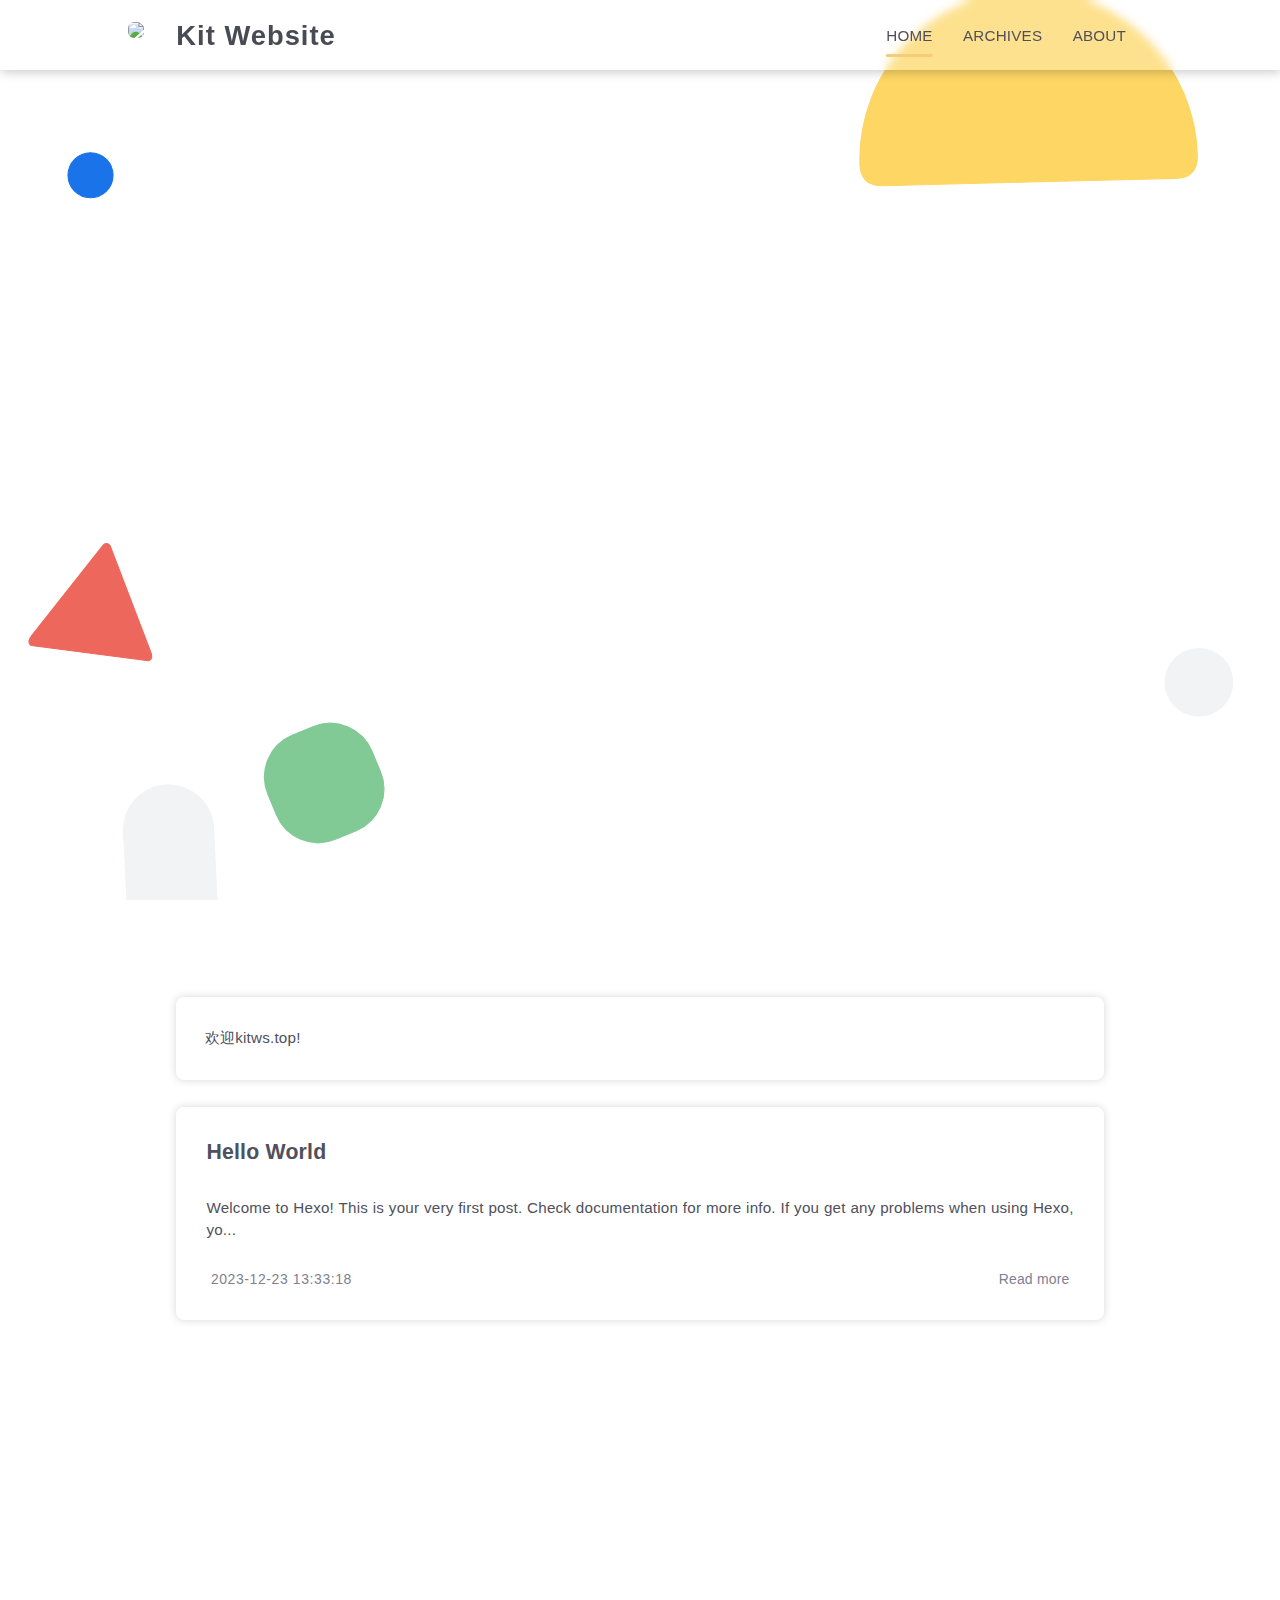
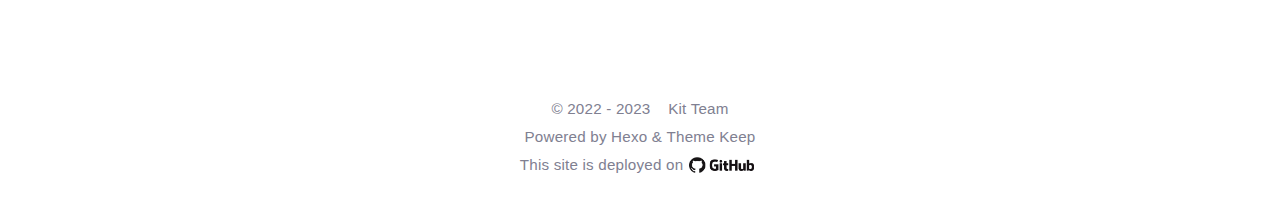
==== index.html @ 13210d4c "Site updated: 2023-12-24 16:53:45" ====
<!DOCTYPE html>
<html lang="en">
<head>
    <meta charset="utf-8">
    <meta name="viewport" content="width=device-width, initial-scale=1, maximum-scale=1">
    <meta name="keywords" content="Hexo Theme Keep">
    <meta name="description" content="Hexo Theme Keep">
    <meta name="author" content="Kit Team">
    
    <title>
        
        Kit Website
    </title>
    
<link rel="stylesheet" href="/css/style.css">

    
        <link rel="shortcut icon" href="https://pic.imgdb.cn/item/65506119c458853aefd46ccf.png">
    
    <link rel="stylesheet" href="//cdn.jsdelivr.net/npm/hexo-theme-keep@4.0.5/source/font/css/fontawesome.min.css">
    <link rel="stylesheet" href="//cdn.jsdelivr.net/npm/hexo-theme-keep@4.0.5/source/font/css/regular.min.css">
    <link rel="stylesheet" href="//cdn.jsdelivr.net/npm/hexo-theme-keep@4.0.5/source/font/css/solid.min.css">
    <link rel="stylesheet" href="//cdn.jsdelivr.net/npm/hexo-theme-keep@4.0.5/source/font/css/brands.min.css">
    
    <script class="keep-theme-configurations">
    const KEEP = window.KEEP || {}
    KEEP.hexo_config = {"hostname":"example.com","root":"/","language":"en","path":"search.json"}
    KEEP.theme_config = {"base_info":{"primary_color":"#f5cd79","title":"Kit Website","author":"Kit Team","avatar":"https://pic.imgdb.cn/item/6586b7c3c458853aef522952.png","logo":"https://pic.imgdb.cn/item/6586b2cec458853aef40fc8c.png","favicon":"https://pic.imgdb.cn/item/65506119c458853aefd46ccf.png"},"menu":{"Archives":"/archives","About":"/about"},"first_screen":{"enable":true,"background_img":"/images/bg.svg","background_img_dark":"/images/bg.svg","description":"Don't lose faith in the future.","hitokoto":false},"social_contact":{"enable":false,"links":{"github":null,"weixin":null,"qq":null,"weibo":"https://weibo.com/u/7829824306","zhihu":"https://www.zhihu.com/people/26-74-13-26","twitter":null,"facebook":null,"email":"kitfb@outlook.com"}},"scroll":{"progress_bar":false,"percent":false,"hide_header":false},"home":{"category":false,"tag":false,"announcement":"欢迎kitws.top!"},"post":{"author_badge":{"enable":true,"level_badge":true,"custom_badge":"Kit官方团队"},"word_count":{"wordcount":true,"min2read":true},"datetime_format":"YYYY年MM月DD日 HH时","copyright_info":false,"share":true,"reward":{"enable":true,"img_link":"https://www.freeimg.cn/i/2023/12/24/6587c86de3666.jpg","text":"请Kit团队喝杯咖啡"}},"code_block":{"tools":{"enable":true,"style":"mac"},"highlight_theme":"obsidian"},"toc":{"enable":true,"number":false,"expand_all":false,"init_open":true,"layout":"right"},"website_count":{"busuanzi_count":{"enable":true,"site_uv":true,"site_pv":true,"page_pv":false}},"local_search":{"enable":true,"preload":false},"comment":{"enable":true,"use":"valine","valine":{"appid":"zFn5vdvLMkKniBaA0wDynXfm-gzGzoHsz","appkey":"DdyeAXVJrfBQKlvvRPnOfS0B","server_urls":"https://zfn5vdvl.lc-cn-n1-shared.com","placeholder":"不吝惜每一次好奇心，不浪费每一次为梦想前行的机会"},"gitalk":{"github_id":null,"github_admins":null,"repository":null,"client_id":null,"client_secret":null,"proxy":null},"twikoo":{"env_id":null,"region":null,"version":"1.6.21"},"waline":{"server_url":null,"reaction":false,"version":2},"giscus":{"repo":null,"repo_id":null,"category":"Announcements","category_id":null,"reactions_enabled":false},"artalk":{"server":null},"disqus":{"shortname":null}},"rss":{"enable":true},"lazyload":{"enable":true},"cdn":{"enable":true,"provider":"jsdelivr"},"pjax":{"enable":true},"footer":{"since":2022,"word_count":false,"icp":{"enable":false,"record_code":null,"url":"https://beian.miit.gov.cn"},"site_deploy":{"enable":true,"provider":"github","url":"https://github.com"},"shields_style":{"enable":false,"custom":[{"link_url":null,"img_url":null}]}},"inject":{"enable":false,"css":[null],"js":[null]},"root":"","version":"4.0.5"}
    KEEP.language_ago = {"second":"%s seconds ago","minute":"%s minutes ago","hour":"%s hours ago","day":"%s days ago","week":"%s weeks ago","month":"%s months ago","year":"%s years ago"}
    KEEP.language_code_block = {"copy":"Copy code","copied":"Copied","fold":"Fold code block","folded":"Folded"}
    KEEP.language_copy_copyright = {"copy":"Copy copyright info","copied":"Copied","title":"Original post title","author":"Original post author","link":"Original post link"}
  </script>
<meta name="generator" content="Hexo 7.0.0"><link rel="alternate" href="/atom.xml" title="Kit" type="application/atom+xml">
</head>


<body>
<div class="progress-bar-container">
    

    
        <span class="pjax-progress-bar"></span>
        <i class="pjax-progress-icon fas fa-circle-notch fa-spin"></i>
    
</div>


<main class="page-container border-box">

    <!-- home first screen  -->
    
        
<div class="first-screen-container border-box flex-center fade-in-down-animation">
    <div class="first-screen-content border-box">
        <div class="top-placeholder border-box"></div>

        <div class="middle-placeholder border-box">
            
                <div class="description border-box">
                    
                        
                            
                                <div class="desc-item border-box"><span class="desc">Don&#39;t lose faith in the future.</span><span class="cursor">｜</span></div>
                            
                        
                    
                </div>
            

            
        </div>

        <div class="bottom-placeholder border-box">
            
        </div>
    </div>
</div>

    

    <!-- page content -->
    <div class="page-main-content border-box is-home">
        <div class="page-main-content-top">
            
<header class="header-wrapper transparent-1">

    <div class="border-box header-content has-first-screen">
        <div class="left border-box">
            
                <a class="logo-image border-box" href="/">
                    <img src="https://pic.imgdb.cn/item/6586b2cec458853aef40fc8c.png">
                </a>
            
            <a class="site-name border-box" href="/">
               Kit Website
            </a>
        </div>

        <div class="right border-box">
            <div class="pc">
                <ul class="menu-list">
                    <li class="menu-item">
                        <a class="active"
                           href="/"
                        >HOME</a>
                    </li>
                    
                        <li class="menu-item">
                            <a class=""
                               href="/archives"
                            >ARCHIVES</a>
                        </li>
                    
                        <li class="menu-item">
                            <a class=""
                               href="/about"
                            >ABOUT</a>
                        </li>
                    
                    
                        <li class="menu-item search search-popup-trigger">
                            <i class="fas search fa-search"></i>
                        </li>
                    
                </ul>
            </div>
            <div class="mobile">
                
                    <div class="icon-item search search-popup-trigger"><i class="fas fa-search"></i></div>
                
                <div class="icon-item menu-bar">
                    <div class="menu-bar-middle"></div>
                </div>
            </div>
        </div>
    </div>

    <div class="header-drawer">
        <ul class="drawer-menu-list">
            <li class="drawer-menu-item flex-center">
                <a class="active"
                   href="/"
                >HOME</a>
            </li>
            
                <li class="drawer-menu-item flex-center">
                    <a class=""
                       href="/archives"
                    >ARCHIVES</a>
                </li>
            
                <li class="drawer-menu-item flex-center">
                    <a class=""
                       href="/about"
                    >ABOUT</a>
                </li>
            
        </ul>
    </div>

    <div class="window-mask"></div>

</header>


        </div>

        <div class="page-main-content-middle border-box">

            <div class="main-content border-box">
                

                    <div class="home-content-container fade-in-down-animation">
    
        <div class="website-announcement border-box">
            <i class="icon left fa-solid fa-bullhorn"></i>
            <div class="announcement border-box text-ellipsis">
                <p>欢迎kitws.top!</p>

            </div>
            <i class="icon right close fa-solid fa-close"></i>
        </div>
    
    <ul class="home-post-list border-box">
        
            <li class="home-post-item">

                

                <div class="home-post-item-bottom border-box">
                    
                    <h3 class="home-post-title border-box">
                        <a href="/2023/12/23/hello-world/">
                            Hello World
                        </a>
                    </h3>

                    <div class="home-post-content keep-markdown-body">
                        
                            Welcome to Hexo! This is your very first post. Check documentation for more info. If you get any problems when using Hexo, yo...
                        
                    </div>

                    

<div class="post-meta-info-container border-box home">
    <div class="post-meta-info border-box">
        
            <span class="meta-info-item border-box">
                <i class="icon fas fa-history"></i>&nbsp;<span class="home-post-history" data-updated="Sat Dec 23 2023 13:33:18 GMT+0800">2023-12-23 13:33:18</span>
            </span>
        

        

        

        

        
        
        
        
    </div>

    
        <a class="home-read-more" href="/2023/12/23/hello-world/">Read more&nbsp;<i class="icon fas fa-angle-right"></i></a>
    
</div>

                </div>
            </li>
        
    </ul>
    



</div>


                
            </div>

        </div>

        <div class="page-main-content-bottom border-box">
            
<footer class="footer border-box">
    <div class="border-box website-info-box default">
        
            <div class="copyright-info info-item default">
                &copy;&nbsp;<span>2022</span>&nbsp;-&nbsp;2023
                
                    &nbsp;<i class="fas fa-heart icon-animate"></i>&nbsp;&nbsp;<a href="/">Kit Team</a>
                
            </div>

            <div class="theme-info info-item default">
                Powered by&nbsp;<a target="_blank" href="https://hexo.io">Hexo</a>&nbsp;&&nbsp;Theme&nbsp;<a class="keep-version" target="_blank" href="https://github.com/XPoet/hexo-theme-keep">Keep</a>
            </div>

            

            
                
                <div class="deploy-info info-item default">
                    
                        <a target="_blank" rel="nofollow" href="https://github.com">
                    
                        This site is deployed on <span class="tooltip" data-tooltip-content="GitHub Pages"><img src="/images/deploy-provider/github.png"></span>
                    
                        </a>
                    
                </div>
            
        

        <div class="count-item info-item default">
            

            
                <span class="count-box border-box uv">
                    <span class="item-type border-box">Unique Visitor</span>
                    <span class="item-value border-box uv" id="busuanzi_value_site_uv"></span>
                </span>
            

            
                <span class="count-box border-box pv">
                    <span class="item-type border-box">Page View</span>
                    <span class="item-value border-box pv" id="busuanzi_value_site_pv"></span>
                </span>
            
        </div>
    </div>
</footer>

        </div>
    </div>

    <!-- post tools -->
    

    <!-- side tools -->
    <div class="side-tools">
        <div class="side-tools-container border-box side-tools-show-handle">
    <ul class="side-tools-list side-tools-show-handle border-box">
        <li class="tools-item tool-font-adjust-plus flex-center">
            <i class="fas fa-search-plus"></i>
        </li>

        <li class="tools-item tool-font-adjust-minus flex-center">
            <i class="fas fa-search-minus"></i>
        </li>

        <li class="tools-item tool-toggle-theme-mode flex-center">
            <i class="fas fa-moon"></i>
        </li>

        <!-- rss -->
        
            <li class="tools-item rss flex-center">
                <a class="flex-center"
                   href="/atom.xml"
                   target="_blank"
                >
                    <i class="fas fa-rss"></i>
                </a>
            </li>
        

        <li class="tools-item tool-scroll-to-bottom flex-center">
            <i class="fas fa-arrow-down"></i>
        </li>
    </ul>

    <ul class="exposed-tools-list border-box">
        

        

        <li class="tools-item tool-toggle-show flex-center">
            <i class="fas fa-cog fa-spin"></i>
        </li>

        <li class="tools-item tool-scroll-to-top flex-center show-arrow">
            <i class="arrow fas fa-arrow-up"></i>
            <span class="percent"></span>
        </li>
    </ul>
</div>

    </div>

    <!-- image mask -->
    <div class="zoom-in-image-mask">
    <img class="zoom-in-image">
</div>


    <!-- local search -->
    
        <div class="search-pop-overlay">
    <div class="popup search-popup">
        <div class="search-header">
          <span class="search-input-field-pre">
            <i class="fas fa-keyboard"></i>
          </span>
            <div class="search-input-container">
                <input autocomplete="off"
                       autocorrect="off"
                       autocapitalize="off"
                       placeholder="Search..."
                       spellcheck="false"
                       type="search"
                       class="search-input"
                >
            </div>
            <span class="close-popup-btn">
                <i class="fas fa-times"></i>
            </span>
        </div>
        <div id="search-result">
            <div id="no-result">
                <i class="fas fa-spinner fa-pulse fa-5x fa-fw"></i>
            </div>
        </div>
    </div>
</div>

    

    <!-- tablet toc -->
    
</main>




<!-- common -->
<script src="//cdn.jsdelivr.net/npm/hexo-theme-keep@4.0.5/source/js/utils.js"></script><script src="//cdn.jsdelivr.net/npm/hexo-theme-keep@4.0.5/source/js/header-shrink.js"></script><script src="//cdn.jsdelivr.net/npm/hexo-theme-keep@4.0.5/source/js/back2top.js"></script><script src="//cdn.jsdelivr.net/npm/hexo-theme-keep@4.0.5/source/js/toggle-theme.js"></script><script src="//cdn.jsdelivr.net/npm/hexo-theme-keep@4.0.5/source/js/code-block.js"></script><script src="//cdn.jsdelivr.net/npm/hexo-theme-keep@4.0.5/source/js/main.js"></script><script src="//cdn.jsdelivr.net/npm/hexo-theme-keep@4.0.5/source/js/libs/anime.min.js"></script>

<!-- local-search -->

    <script src="//cdn.jsdelivr.net/npm/hexo-theme-keep@4.0.5/source/js/local-search.js"></script>


<!-- lazyload -->

    <script src="//cdn.jsdelivr.net/npm/hexo-theme-keep@4.0.5/source/js/lazyload.js"></script>


<div class="pjax">
    

    <!-- category-page -->
    

    <!-- links-page -->
    

    <!-- photos-page -->
    
</div>

<!-- mermaid -->


<!-- pjax -->

    <script src="//cdn.jsdelivr.net/npm/hexo-theme-keep@4.0.5/source/js/libs/pjax.min.js"></script>
<script>
    window.addEventListener('DOMContentLoaded', () => {
        window.pjax = new Pjax({
            selectors: [
                'head title',
                '.page-container',
                '.pjax'
            ],
            history: true,
            debug: false,
            cacheBust: false,
            timeout: 0,
            analytics: false,
            currentUrlFullReload: false,
            scrollRestoration: false,
        });

        document.addEventListener('pjax:send', () => {
            KEEP.utils.pjaxProgressBarStart()
        });

        document.addEventListener('pjax:complete', () => {
            KEEP.utils.pjaxProgressBarEnd()
            window.pjax.executeScripts(document.querySelectorAll('script[data-pjax], .pjax script'))
            KEEP.initExecute()
        });
    });
</script>




</body>
</html>
---- css/style.css ----
:root {
  --base-font-size: 15.2px;
  --base-line-height: 22px;
  --base-font-weight: 400;
  --base-font-family: Optima-Regular, Optima, PingFang SC, Microsoft YaHei, sans-serif;
  --page-content-width: 80%;
  --page-content-width-tablet: 88%;
  --page-content-width-mobile: 90%;
  --page-content-max-width: 928px;
  --page-content-max-width-2: calc(var(--page-content-max-width) * 1.2);
  --components-spacing: 36px;
  --box-border-radius: 8px;
  --header-height: 70px;
  --header-shrink-height: calc(var(--header-height) * 0.72);
  --header-backdrop-filter-blur: 4px;
  --header-scroll-progress-bar-height: 2px;
  --header-title-font-family: var(--base-font-family);
  --header-title-font-size: 1.8rem;
  --first-screen-display: block;
  --first-screen-font-family: var(--base-font-family);
  --first-screen-font-size: 2rem;
  --first-screen-font-color-light: #50505c;
  --first-screen-font-color-dark: #adbac5;
  --first-screen-font-offset: 0;
  --first-screen-icon-size: 1.8rem;
  --first-screen-icon-color-light: #50505c;
  --first-screen-icon-color-dark: #adbac5;
  --first-screen-header-font-color-light: #50505c;
  --first-screen-header-font-color-dark: #adbac5;
  --home-post-hover-scale: 1;
  --post-title-align: left;
  --post-author-avatar: block;
  --post-create-datetime: flex;
  --post-update-datetime: flex;
  --post-img-align: 0 auto 0 0;
}
.fade-in-down-animation {
  animation-name: fade-in-down;
  animation-duration: 1s;
  animation-fill-mode: both;
}
.title-hover-animation {
  position: relative;
  display: inline-block;
  color: var(--text-color-2);
  line-height: 1.3;
  vertical-align: top;
  border-bottom: none;
}
.title-hover-animation::before {
  position: absolute;
  bottom: -4px;
  left: 0;
  width: 100%;
  height: 2px;
  background-color: var(--text-color-2);
  transform: scaleX(0);
  visibility: hidden;
  content: "";
  transition-delay: 0s, 0s, 0s, 0s, 0s, 0s;
  transition-timing-function: ease, ease, ease, ease, ease-in-out, ease-in-out;
  transition-duration: 0.2s, 0.2s, 0.2s, 0.2s, 0.2s, 0.2s;
  transition-property: color, background, box-shadow, border-color, visibility, transform;
}
.title-hover-animation:hover::before {
  transform: scaleX(1);
  visibility: visible;
}
@-moz-keyframes fade-in-down {
  0% {
    transform: translateY(-50px);
    opacity: 0;
  }
  100% {
    transform: translateY(0);
    opacity: 1;
  }
}
@-webkit-keyframes fade-in-down {
  0% {
    transform: translateY(-50px);
    opacity: 0;
  }
  100% {
    transform: translateY(0);
    opacity: 1;
  }
}
@-o-keyframes fade-in-down {
  0% {
    transform: translateY(-50px);
    opacity: 0;
  }
  100% {
    transform: translateY(0);
    opacity: 1;
  }
}
@keyframes fade-in-down {
  0% {
    transform: translateY(-50px);
    opacity: 0;
  }
  100% {
    transform: translateY(0);
    opacity: 1;
  }
}
@-moz-keyframes heartbeat-animate {
  0%, 100% {
    transform: scale(1);
  }
  10%, 30% {
    transform: scale(0.88);
  }
  20%, 40%, 60%, 80% {
    transform: scale(1.08);
  }
  50%, 70% {
    transform: scale(1.08);
  }
}
@-webkit-keyframes heartbeat-animate {
  0%, 100% {
    transform: scale(1);
  }
  10%, 30% {
    transform: scale(0.88);
  }
  20%, 40%, 60%, 80% {
    transform: scale(1.08);
  }
  50%, 70% {
    transform: scale(1.08);
  }
}
@-o-keyframes heartbeat-animate {
  0%, 100% {
    transform: scale(1);
  }
  10%, 30% {
    transform: scale(0.88);
  }
  20%, 40%, 60%, 80% {
    transform: scale(1.08);
  }
  50%, 70% {
    transform: scale(1.08);
  }
}
@keyframes heartbeat-animate {
  0%, 100% {
    transform: scale(1);
  }
  10%, 30% {
    transform: scale(0.88);
  }
  20%, 40%, 60%, 80% {
    transform: scale(1.08);
  }
  50%, 70% {
    transform: scale(1.08);
  }
}
@-moz-keyframes img-loading-animation {
  to {
    transform: rotate(1turn);
  }
}
@-webkit-keyframes img-loading-animation {
  to {
    transform: rotate(1turn);
  }
}
@-o-keyframes img-loading-animation {
  to {
    transform: rotate(1turn);
  }
}
@keyframes img-loading-animation {
  to {
    transform: rotate(1turn);
  }
}
@-moz-keyframes blink-caret {
  from, to {
    opacity: 0;
  }
  50% {
    opacity: 1;
  }
}
@-webkit-keyframes blink-caret {
  from, to {
    opacity: 0;
  }
  50% {
    opacity: 1;
  }
}
@-o-keyframes blink-caret {
  from, to {
    opacity: 0;
  }
  50% {
    opacity: 1;
  }
}
@keyframes blink-caret {
  from, to {
    opacity: 0;
  }
  50% {
    opacity: 1;
  }
}
@-moz-keyframes shake {
  0% {
    transform: rotate(-5deg);
  }
  25% {
    transform: rotate(5deg);
  }
  50% {
    transform: rotate(-5deg);
  }
  75% {
    transform: rotate(5deg);
  }
  100% {
    transform: rotate(-5deg);
  }
}
@-webkit-keyframes shake {
  0% {
    transform: rotate(-5deg);
  }
  25% {
    transform: rotate(5deg);
  }
  50% {
    transform: rotate(-5deg);
  }
  75% {
    transform: rotate(5deg);
  }
  100% {
    transform: rotate(-5deg);
  }
}
@-o-keyframes shake {
  0% {
    transform: rotate(-5deg);
  }
  25% {
    transform: rotate(5deg);
  }
  50% {
    transform: rotate(-5deg);
  }
  75% {
    transform: rotate(5deg);
  }
  100% {
    transform: rotate(-5deg);
  }
}
@keyframes shake {
  0% {
    transform: rotate(-5deg);
  }
  25% {
    transform: rotate(5deg);
  }
  50% {
    transform: rotate(-5deg);
  }
  75% {
    transform: rotate(5deg);
  }
  100% {
    transform: rotate(-5deg);
  }
}
:root {
  --primary-color: #f5cd79;
  --primary-color-light-1: #f6d286;
  --primary-color-light-2: #f7d794;
  --primary-color-dark-1: #f2c057;
  --primary-color-dark-2: #f0b435;
  --background-color-1: #fff;
  --background-color-1-transparent: rgba(255,255,255,0.6);
  --background-color-2: #f7f7f7;
  --background-color-3: #f0f0f0;
  --content-background-color: #fff;
  --text-color-1: #484853;
  --text-color-2: #4c4c57;
  --text-color-3: #50505c;
  --text-color-4: #808091;
  --text-color-5: #b7b7c0;
  --text-color-6: #ededef;
  --toc-text-color: #6f6f80;
  --badge-color: #f0f0f0;
  --badge-background-color: #9393a1;
  --border-color: #b3b3b3;
  --selection-color: #f6d286;
  --shadow-color: rgba(0,0,0,0.16);
  --shadow-hover-color: rgba(0,0,0,0.22);
  --scrollbar-color: #686877;
  --scrollbar-background-color: #e6e6e6;
  --toc-scrollbar-color: rgba(80,80,92,0.1);
  --copyright-icon-bg-color: rgba(80,80,92,0.12);
  --avatar-background-color: #f2c057;
  --header-transparent-background-1: rgba(255,255,255,0.28);
  --header-transparent-background-2: rgba(255,255,255,0.4);
  --pjax-progress-bar-color: linear-gradient(45deg, #f10006, #ef5b00, #e59c01, #19ca05, #00cab5, #0264c8, #c303c3);
  --post-h-bottom-border-color: rgba(80,80,92,0.15);
  --keep-info-color: rgba(117,117,122,0.8);
  --keep-info-background-color: rgba(117,117,122,0.1);
  --keep-info-border-color: rgba(117,117,122,0.6);
  --keep-primary-color: #0458ab;
  --keep-primary-background-color: rgba(4,88,171,0.1);
  --keep-primary-border-color: rgba(4,88,171,0.6);
  --keep-warning-color: #b78d0f;
  --keep-warning-background-color: rgba(183,141,15,0.1);
  --keep-warning-border-color: rgba(183,141,15,0.6);
  --keep-success-color: #10b981;
  --keep-success-background-color: rgba(16,185,129,0.1);
  --keep-success-border-color: rgba(16,185,129,0.6);
  --keep-danger-color: #f43f5e;
  --keep-danger-background-color: rgba(244,63,94,0.1);
  --keep-danger-border-color: rgba(244,63,94,0.6);
}
@media (prefers-color-scheme: light) {
  :root {
    --primary-color: #f5cd79;
    --primary-color-light-1: #f6d286;
    --primary-color-light-2: #f7d794;
    --primary-color-dark-1: #f2c057;
    --primary-color-dark-2: #f0b435;
    --background-color-1: #fff;
    --background-color-1-transparent: rgba(255,255,255,0.6);
    --background-color-2: #f7f7f7;
    --background-color-3: #f0f0f0;
    --content-background-color: #fff;
    --text-color-1: #484853;
    --text-color-2: #4c4c57;
    --text-color-3: #50505c;
    --text-color-4: #808091;
    --text-color-5: #b7b7c0;
    --text-color-6: #ededef;
    --toc-text-color: #6f6f80;
    --badge-color: #f0f0f0;
    --badge-background-color: #9393a1;
    --border-color: #b3b3b3;
    --selection-color: #f6d286;
    --shadow-color: rgba(0,0,0,0.16);
    --shadow-hover-color: rgba(0,0,0,0.22);
    --scrollbar-color: #686877;
    --scrollbar-background-color: #e6e6e6;
    --toc-scrollbar-color: rgba(80,80,92,0.1);
    --copyright-icon-bg-color: rgba(80,80,92,0.12);
    --avatar-background-color: #f2c057;
    --header-transparent-background-1: rgba(255,255,255,0.28);
    --header-transparent-background-2: rgba(255,255,255,0.4);
    --pjax-progress-bar-color: linear-gradient(45deg, #f10006, #ef5b00, #e59c01, #19ca05, #00cab5, #0264c8, #c303c3);
    --post-h-bottom-border-color: rgba(80,80,92,0.15);
    --keep-info-color: rgba(117,117,122,0.8);
    --keep-info-background-color: rgba(117,117,122,0.1);
    --keep-info-border-color: rgba(117,117,122,0.6);
    --keep-primary-color: #0458ab;
    --keep-primary-background-color: rgba(4,88,171,0.1);
    --keep-primary-border-color: rgba(4,88,171,0.6);
    --keep-warning-color: #b78d0f;
    --keep-warning-background-color: rgba(183,141,15,0.1);
    --keep-warning-border-color: rgba(183,141,15,0.6);
    --keep-success-color: #10b981;
    --keep-success-background-color: rgba(16,185,129,0.1);
    --keep-success-border-color: rgba(16,185,129,0.6);
    --keep-danger-color: #f43f5e;
    --keep-danger-background-color: rgba(244,63,94,0.1);
    --keep-danger-border-color: rgba(244,63,94,0.6);
  }
}
@media (prefers-color-scheme: dark) {
  :root {
    --primary-color: #f5cd79;
    --primary-color-light-1: #f6d286;
    --primary-color-light-2: #f7d794;
    --primary-color-dark-1: #f2c057;
    --primary-color-dark-2: #f0b435;
    --background-color-1: #22272e;
    --background-color-1-transparent: rgba(34,39,46,0.6);
    --background-color-2: #292f38;
    --background-color-3: #313842;
    --content-background-color: #21262d;
    --text-color-1: #b7c2cc;
    --text-color-2: #b2bec8;
    --text-color-3: #adbac5;
    --text-color-4: #6c8397;
    --text-color-5: #4d5e6c;
    --text-color-6: #2e3841;
    --toc-text-color: #8296a6;
    --badge-color: #343c47;
    --badge-background-color: #ced6dc;
    --border-color: #596678;
    --selection-color: #f1b83f;
    --shadow-color: rgba(120,120,120,0.18);
    --shadow-hover-color: rgba(120,120,120,0.24);
    --scrollbar-color: #505b6c;
    --scrollbar-background-color: #1d2127;
    --toc-scrollbar-color: rgba(173,186,197,0.1);
    --copyright-icon-bg-color: rgba(173,186,197,0.12);
    --avatar-background-color: #eda91a;
    --header-transparent-background-1: rgba(34,39,46,0.28);
    --header-transparent-background-2: rgba(34,39,46,0.4);
    --pjax-progress-bar-color: linear-gradient(45deg, #ea404a, #ea722f, #e9a71f, #67e559, #18ecec, #1b85f1, #ee1dee);
    --post-h-bottom-border-color: rgba(173,186,197,0.15);
    --keep-info-color: #9999a2;
    --keep-info-background-color: rgba(153,153,162,0.1);
    --keep-info-border-color: rgba(153,153,162,0.5);
    --keep-primary-color: #268bef;
    --keep-primary-background-color: rgba(38,139,239,0.1);
    --keep-primary-border-color: rgba(38,139,239,0.6);
    --keep-warning-color: #ecc34d;
    --keep-warning-background-color: rgba(236,195,77,0.1);
    --keep-warning-border-color: rgba(236,195,77,0.6);
    --keep-success-color: #10b981;
    --keep-success-background-color: rgba(16,185,129,0.1);
    --keep-success-border-color: rgba(16,185,129,0.6);
    --keep-danger-color: #f43f5e;
    --keep-danger-background-color: rgba(244,63,94,0.1);
    --keep-danger-border-color: rgba(244,63,94,0.6);
  }
}
.light-mode {
  --primary-color: #f5cd79;
  --primary-color-light-1: #f6d286;
  --primary-color-light-2: #f7d794;
  --primary-color-dark-1: #f2c057;
  --primary-color-dark-2: #f0b435;
  --background-color-1: #fff;
  --background-color-1-transparent: rgba(255,255,255,0.6);
  --background-color-2: #f7f7f7;
  --background-color-3: #f0f0f0;
  --content-background-color: #fff;
  --text-color-1: #484853;
  --text-color-2: #4c4c57;
  --text-color-3: #50505c;
  --text-color-4: #808091;
  --text-color-5: #b7b7c0;
  --text-color-6: #ededef;
  --toc-text-color: #6f6f80;
  --badge-color: #f0f0f0;
  --badge-background-color: #9393a1;
  --border-color: #b3b3b3;
  --selection-color: #f6d286;
  --shadow-color: rgba(0,0,0,0.16);
  --shadow-hover-color: rgba(0,0,0,0.22);
  --scrollbar-color: #686877;
  --scrollbar-background-color: #e6e6e6;
  --toc-scrollbar-color: rgba(80,80,92,0.1);
  --copyright-icon-bg-color: rgba(80,80,92,0.12);
  --avatar-background-color: #f2c057;
  --header-transparent-background-1: rgba(255,255,255,0.28);
  --header-transparent-background-2: rgba(255,255,255,0.4);
  --pjax-progress-bar-color: linear-gradient(45deg, #f10006, #ef5b00, #e59c01, #19ca05, #00cab5, #0264c8, #c303c3);
  --post-h-bottom-border-color: rgba(80,80,92,0.15);
  --keep-info-color: rgba(117,117,122,0.8);
  --keep-info-background-color: rgba(117,117,122,0.1);
  --keep-info-border-color: rgba(117,117,122,0.6);
  --keep-primary-color: #0458ab;
  --keep-primary-background-color: rgba(4,88,171,0.1);
  --keep-primary-border-color: rgba(4,88,171,0.6);
  --keep-warning-color: #b78d0f;
  --keep-warning-background-color: rgba(183,141,15,0.1);
  --keep-warning-border-color: rgba(183,141,15,0.6);
  --keep-success-color: #10b981;
  --keep-success-background-color: rgba(16,185,129,0.1);
  --keep-success-border-color: rgba(16,185,129,0.6);
  --keep-danger-color: #f43f5e;
  --keep-danger-background-color: rgba(244,63,94,0.1);
  --keep-danger-border-color: rgba(244,63,94,0.6);
}
.dark-mode {
  --primary-color: #f5cd79;
  --primary-color-light-1: #f6d286;
  --primary-color-light-2: #f7d794;
  --primary-color-dark-1: #f2c057;
  --primary-color-dark-2: #f0b435;
  --background-color-1: #22272e;
  --background-color-1-transparent: rgba(34,39,46,0.6);
  --background-color-2: #292f38;
  --background-color-3: #313842;
  --content-background-color: #21262d;
  --text-color-1: #b7c2cc;
  --text-color-2: #b2bec8;
  --text-color-3: #adbac5;
  --text-color-4: #6c8397;
  --text-color-5: #4d5e6c;
  --text-color-6: #2e3841;
  --toc-text-color: #8296a6;
  --badge-color: #343c47;
  --badge-background-color: #ced6dc;
  --border-color: #596678;
  --selection-color: #f1b83f;
  --shadow-color: rgba(120,120,120,0.18);
  --shadow-hover-color: rgba(120,120,120,0.24);
  --scrollbar-color: #505b6c;
  --scrollbar-background-color: #1d2127;
  --toc-scrollbar-color: rgba(173,186,197,0.1);
  --copyright-icon-bg-color: rgba(173,186,197,0.12);
  --avatar-background-color: #eda91a;
  --header-transparent-background-1: rgba(34,39,46,0.28);
  --header-transparent-background-2: rgba(34,39,46,0.4);
  --pjax-progress-bar-color: linear-gradient(45deg, #ea404a, #ea722f, #e9a71f, #67e559, #18ecec, #1b85f1, #ee1dee);
  --post-h-bottom-border-color: rgba(173,186,197,0.15);
  --keep-info-color: #9999a2;
  --keep-info-background-color: rgba(153,153,162,0.1);
  --keep-info-border-color: rgba(153,153,162,0.5);
  --keep-primary-color: #268bef;
  --keep-primary-background-color: rgba(38,139,239,0.1);
  --keep-primary-border-color: rgba(38,139,239,0.6);
  --keep-warning-color: #ecc34d;
  --keep-warning-background-color: rgba(236,195,77,0.1);
  --keep-warning-border-color: rgba(236,195,77,0.6);
  --keep-success-color: #10b981;
  --keep-success-background-color: rgba(16,185,129,0.1);
  --keep-success-border-color: rgba(16,185,129,0.6);
  --keep-danger-color: #f43f5e;
  --keep-danger-background-color: rgba(244,63,94,0.1);
  --keep-danger-border-color: rgba(244,63,94,0.6);
}
* {
  transition-delay: 0s, 0s, 0s, 0s;
  transition-timing-function: ease, ease, ease, ease;
  transition-duration: 0.2s, 0.2s, 0.2s, 0.2s;
  transition-property: color, background, box-shadow, border-color;
}
*::-webkit-scrollbar {
  width: 0.4rem;
  height: 0.32rem;
  transition: all 0.2s ease;
}
*::-webkit-scrollbar-thumb {
  background: var(--scrollbar-color);
  border-radius: 0.2rem;
}
*::-webkit-scrollbar-track {
  background: var(--scrollbar-background-color);
}
html,
body {
  position: relative;
  width: 100%;
  height: 100%;
  margin: 0;
  padding: 0;
  color: var(--text-color-3);
  font-weight: var(--base-font-weight);
  font-size: var(--base-font-size);
  font-family: var(--base-font-family);
  line-height: var(--base-line-height);
  letter-spacing: 0.2px;
  background: var(--background-color-1);
}
html::-webkit-scrollbar,
body::-webkit-scrollbar {
  width: 0.56rem;
  height: 0.56rem;
}
@media (max-width: 800px) {
  html,
  body {
    font-size: calc(var(--base-font-size) * 0.95) !important;
    line-height: calc(var(--base-line-height) * 0.95) !important;
  }
  html::-webkit-scrollbar,
  body::-webkit-scrollbar {
    width: 0.42rem;
    height: 0.42rem;
  }
}
@media (max-width: 500px) {
  html,
  body {
    font-size: calc(var(--base-font-size) * 0.9) !important;
    line-height: calc(var(--base-line-height) * 0.9) !important;
  }
}
::selection {
  color: #fff;
  background: var(--selection-color);
}
ul,
ol,
li {
  margin: 0;
  padding: 0;
  list-style: none;
}
a {
  color: var(--text-color-3);
  text-decoration: none;
}
a i,
a span {
  color: var(--text-color-3);
}
a:hover,
a:active {
  color: var(--primary-color);
  text-decoration: none !important;
}
a:hover i,
a:active i,
a:hover span,
a:active span {
  color: var(--primary-color);
}
.dark-mode img {
  filter: brightness(0.9);
}
.dark-mode img:hover {
  filter: brightness(1);
}
img[lazyload] {
  position: relative;
  box-sizing: border-box;
  width: 8rem;
  height: 8rem;
  box-shadow: none !important;
  cursor: not-allowed;
  pointer-events: none;
}
img[lazyload]::before {
  position: absolute;
  top: 0;
  left: 0;
  display: block;
  width: 100%;
  height: 100%;
  background: var(--background-color-1);
  content: '';
  transition-delay: 0s, 0s, 0s, 0s, 0s;
  transition-timing-function: ease, ease, ease, ease, ease;
  transition-duration: 0.2s, 0.2s, 0.2s, 0.2s, 0.2s;
  transition-property: color, background, box-shadow, border-color, background;
}
img[lazyload]::after {
  position: absolute;
  top: 0;
  right: 0;
  bottom: 0;
  left: 0;
  display: block;
  width: 2rem;
  height: 2rem;
  margin: auto;
  border: 2px solid var(--text-color-6);
  border-top-color: var(--selection-color);
  border-left-color: var(--selection-color);
  border-radius: 50%;
  animation: img-loading-animation 750ms infinite linear;
  content: '';
  transition-delay: 0s, 0s, 0s, 0s, 0s;
  transition-timing-function: ease, ease, ease, ease, ease;
  transition-duration: 0.2s, 0.2s, 0.2s, 0.2s, 0.2s;
  transition-property: color, background, box-shadow, border-color, border;
}
.flex-center {
  display: flex;
  align-items: center;
  justify-content: center;
}
.border-box {
  position: relative;
  box-sizing: border-box;
}
.text-ellipsis {
  overflow: hidden;
  white-space: nowrap;
  text-overflow: ellipsis;
}
.clear::after {
  display: block;
  clear: both;
  height: 0;
  overflow: hidden;
  visibility: hidden;
  content: '';
}
.tooltip {
  position: relative;
  box-sizing: border-box;
}
.tooltip:hover .tooltip-content {
  display: inline-block;
}
.tooltip.show-img .tooltip-content {
  display: none !important;
}
.tooltip .tooltip-content {
  position: absolute;
  top: -0.4rem;
  left: 50%;
  z-index: 1010;
  display: none;
  box-sizing: border-box;
  padding: 0.2rem 0.6rem;
  color: var(--text-color-6);
  font-size: 0.8rem;
  letter-spacing: 0.8px;
  white-space: nowrap;
  background: var(--text-color-1);
  border-radius: 0.3rem;
  transform: translateX(-50%) translateY(-100%);
  transition-delay: 0s, 0s, 0s, 0s, 0s;
  transition-timing-function: ease, ease, ease, ease, ease;
  transition-duration: 0.2s, 0.2s, 0.2s, 0.2s, 0.2s;
  transition-property: color, background, box-shadow, border-color, display;
  -moz-user-select: none;
  -ms-user-select: none;
  -webkit-user-select: none;
  user-select: none;
}
.tooltip-img {
  position: relative;
  box-sizing: border-box;
}
.tooltip-img.show-img .tooltip-img-box {
  display: flex;
}
.tooltip-img .tooltip-img-box {
  position: absolute;
  top: -0.4rem;
  left: 50%;
  z-index: 1011;
  display: none;
  align-items: center;
  justify-content: center;
  box-sizing: border-box;
  min-height: 6rem;
  overflow: hidden;
  background: var(--background-color-3);
  border: 0.2rem solid var(--text-color-4);
  border-radius: 0.3rem;
  transform: translateX(-50%) translateY(-100%);
  transition-delay: 0s, 0s, 0s, 0s, 0s;
  transition-timing-function: ease, ease, ease, ease, ease;
  transition-duration: 0.2s, 0.2s, 0.2s, 0.2s, 0.2s;
  transition-property: color, background, box-shadow, border-color, display;
  -moz-user-select: none;
  -ms-user-select: none;
  -webkit-user-select: none;
  user-select: none;
}
.tooltip-img .tooltip-img-box.has-tip {
  flex-direction: column;
  justify-content: space-between;
}
.tooltip-img .tooltip-img-box img {
  display: block;
  max-height: 10rem;
}
.tooltip-img .tooltip-img-box .tip {
  position: relative;
  box-sizing: border-box;
  width: 100%;
  padding: 0.3rem 0;
  color: #555;
  font-size: 0.9rem;
  text-align: center;
}
.keep-markdown-body {
  font-size: 1rem;
}
.keep-markdown-body blockquote {
  position: relative;
  display: flex;
  flex-direction: column;
  justify-content: flex-start;
  box-sizing: border-box;
  margin: 1.4rem 0;
  padding: 0.8rem;
  color: var(--text-color-3);
  background: var(--background-color-2);
  border-left: 0.4rem solid var(--text-color-4);
  border-top-left-radius: 0.2rem;
  border-bottom-left-radius: 0.2rem;
}
.keep-markdown-body blockquote p,
.keep-markdown-body blockquote ul,
.keep-markdown-body blockquote ol,
.keep-markdown-body blockquote footer {
  position: relative;
  box-sizing: border-box;
}
.keep-markdown-body blockquote footer {
  margin-bottom: 0.6rem;
  font-style: italic;
}
.keep-markdown-body blockquote cite {
  position: relative;
  box-sizing: border-box;
  margin-left: 1rem;
  color: var(--text-color-4);
}
.keep-markdown-body blockquote cite::before {
  content: '— ';
}
.keep-markdown-body p {
  margin: 0.6rem 0;
  color: var(--text-color-3);
  line-height: 2;
}
.keep-markdown-body a {
  position: relative;
  box-sizing: border-box;
  padding-bottom: 0.1rem;
  text-decoration: none;
  overflow-wrap: break-word;
  border-bottom: 0.1rem solid var(--text-color-4);
  outline: 0;
  cursor: pointer;
}
.keep-markdown-body a .fas,
.keep-markdown-body a .far,
.keep-markdown-body a .fab {
  position: relative;
  margin: 0 0.2rem 0 0.4rem;
  color: var(--text-color-4);
  font-size: 0.8rem;
}
.keep-markdown-body a:hover {
  text-decoration: underline;
}
.keep-markdown-body a:hover::after {
  background: var(--primary-color);
}
.keep-markdown-body strong {
  color: var(--text-color-3);
}
.keep-markdown-body em {
  color: var(--text-color-3);
}
.keep-markdown-body ul li,
.keep-markdown-body ol li {
  margin: 0.3rem 0 0.3rem 1rem;
  line-height: 2rem;
}
.keep-markdown-body ul li {
  list-style: disc;
}
.keep-markdown-body ul li ul li {
  list-style: circle;
}
.keep-markdown-body ul li ul li ul li {
  list-style: square;
}
.keep-markdown-body ol li {
  list-style: decimal;
}
.keep-markdown-body ol li ol li {
  list-style: upper-alpha;
}
.keep-markdown-body ol li ol li ol li {
  list-style: upper-roman;
}
.keep-markdown-body li {
  color: var(--text-color-3);
}
.keep-markdown-body h1,
.keep-markdown-body h2,
.keep-markdown-body h3,
.keep-markdown-body h4,
.keep-markdown-body h5,
.keep-markdown-body h6 {
  position: relative;
  box-sizing: border-box;
  padding-top: 0.4rem;
  padding-bottom: 0.2rem;
  overflow: hidden;
  color: var(--text-color-2);
  line-height: 1.5;
  white-space: nowrap;
  text-overflow: ellipsis;
  border-bottom: 1px solid var(--post-h-bottom-border-color);
}
@media (max-width: 800px) {
  .keep-markdown-body h1,
  .keep-markdown-body h2,
  .keep-markdown-body h3,
  .keep-markdown-body h4,
  .keep-markdown-body h5,
  .keep-markdown-body h6 {
    line-height: 1.25;
  }
}
.keep-markdown-body h1:hover a.headerlink,
.keep-markdown-body h2:hover a.headerlink,
.keep-markdown-body h3:hover a.headerlink,
.keep-markdown-body h4:hover a.headerlink,
.keep-markdown-body h5:hover a.headerlink,
.keep-markdown-body h6:hover a.headerlink {
  visibility: visible;
}
.keep-markdown-body h1 a.headerlink,
.keep-markdown-body h2 a.headerlink,
.keep-markdown-body h3 a.headerlink,
.keep-markdown-body h4 a.headerlink,
.keep-markdown-body h5 a.headerlink,
.keep-markdown-body h6 a.headerlink {
  position: relative;
  float: right;
  box-sizing: border-box;
  margin-left: 0.32rem;
  padding-top: 0.25rem;
  color: var(--text-color-4);
  font-size: 1.2rem;
  text-decoration: none;
  border: none;
  visibility: hidden;
}
.keep-markdown-body h1 a.headerlink:hover,
.keep-markdown-body h2 a.headerlink:hover,
.keep-markdown-body h3 a.headerlink:hover,
.keep-markdown-body h4 a.headerlink:hover,
.keep-markdown-body h5 a.headerlink:hover,
.keep-markdown-body h6 a.headerlink:hover {
  color: var(--text-color-3);
}
.keep-markdown-body h1 a.headerlink::before,
.keep-markdown-body h2 a.headerlink::before,
.keep-markdown-body h3 a.headerlink::before,
.keep-markdown-body h4 a.headerlink::before,
.keep-markdown-body h5 a.headerlink::before,
.keep-markdown-body h6 a.headerlink::before {
  font-weight: 600;
  font-family: 'Font Awesome 6 Free';
  content: '\f0c1';
}
.keep-markdown-body h1 {
  font-weight: 600;
  font-size: 1.8rem;
}
@media (max-width: 800px) {
  .keep-markdown-body h1 {
    font-size: 1.7rem;
  }
}
.keep-markdown-body h2 {
  font-weight: 600;
  font-size: 1.7rem;
}
@media (max-width: 800px) {
  .keep-markdown-body h2 {
    font-size: 1.6rem;
  }
}
.keep-markdown-body h3 {
  font-weight: 550;
  font-size: 1.6rem;
}
@media (max-width: 800px) {
  .keep-markdown-body h3 {
    font-size: 1.5rem;
  }
}
.keep-markdown-body h4 {
  font-weight: 550;
  font-size: 1.5rem;
}
@media (max-width: 800px) {
  .keep-markdown-body h4 {
    font-size: 1.4rem;
  }
}
.keep-markdown-body h5 {
  font-weight: 500;
  font-size: 1.28rem;
}
@media (max-width: 800px) {
  .keep-markdown-body h5 {
    font-size: 1.18rem;
  }
}
.keep-markdown-body h6 {
  font-weight: 500;
  font-size: 1.2rem;
  line-height: 1.2;
}
@media (max-width: 800px) {
  .keep-markdown-body h6 {
    font-size: 1.1rem;
    line-height: 1.1;
  }
}
.keep-markdown-body img {
  position: relative;
  display: block;
  box-sizing: border-box;
  max-width: 100%;
  box-shadow: 0 0 0.2rem var(--shadow-color);
  cursor: zoom-in;
  opacity: 1;
}
.keep-markdown-body img.hide {
  opacity: 0;
}
.keep-markdown-body img[lazyload] {
  margin: 0.8rem auto 0.2rem;
  zoom: 1 !important;
}
.keep-markdown-body > img,
.keep-markdown-body p > img {
  margin: var(--post-img-align);
}
.keep-markdown-body > .table-container {
  box-sizing: border-box;
  width: 100%;
  margin: 1.5rem 0;
  overflow: auto;
}
.keep-markdown-body > .table-container table {
  box-sizing: border-box;
  width: 100%;
  border-collapse: collapse;
  border-spacing: 0;
}
@media (max-width: 500px) {
  .keep-markdown-body > .table-container table {
    table-layout: fixed;
  }
}
.keep-markdown-body > .table-container table td,
.keep-markdown-body > .table-container table th {
  padding: 0;
}
.keep-markdown-body > .table-container table td {
  color: var(--text-color-3);
}
.keep-markdown-body > .table-container table th {
  color: var(--text-color-2);
  font-weight: 600;
}
.keep-markdown-body > .table-container table td,
.keep-markdown-body > .table-container table th {
  padding: 0.5rem 1rem;
  border: 0.1rem solid var(--border-color);
}
.keep-markdown-body > .table-container table tr {
  background-color: var(--background-color-1);
  border: 0.1rem solid var(--border-color);
}
.keep-markdown-body > .table-container table tr:nth-child(2n) {
  background-color: var(--background-color-2);
}
.keep-markdown-body .mermaid {
  background: #f5f5f5 !important;
  border-radius: 0.3rem;
}
:root {
  --toolbar-foreground: #b5b5b5;
  --toolbar-background: #3a3f40;
  --code-foreground: #585865;
  --code-background: rgba(245,205,121,0.15);
  --code-border-color: #f8dca1;
  --highlight-background: #273036;
  --highlight-foreground: #faf5d6;
  --highlight-comment: #76888e;
  --highlight-red: #ee5758;
  --highlight-orange: #ec7600;
  --highlight-yellow: #ffcd22;
  --highlight-green: #93c763;
  --highlight-aqua: #458383;
  --highlight-blue: #6e95bd;
  --highlight-purple: #b18bb7;
  --highlight-gutter-color: #7a979a;
  --highlight-gutter-bg-color: #273130;
  --mac-toolbar-background-color: #21252b;
  --shrink-line-foreground: #6c8397;
  --shrink-line-background-1: rgba(40,40,40,0.9);
  --shrink-line-background-2: rgba(40,40,40,0.6);
}
@media (prefers-color-scheme: light) {
  :root {
    --toolbar-foreground: #b5b5b5;
    --toolbar-background: #3a3f40;
    --code-foreground: #585865;
    --code-background: rgba(245,205,121,0.15);
    --code-border-color: #f8dca1;
    --highlight-background: #273036;
    --highlight-foreground: #faf5d6;
    --highlight-comment: #76888e;
    --highlight-red: #ee5758;
    --highlight-orange: #ec7600;
    --highlight-yellow: #ffcd22;
    --highlight-green: #93c763;
    --highlight-aqua: #458383;
    --highlight-blue: #6e95bd;
    --highlight-purple: #b18bb7;
    --highlight-gutter-color: #7a979a;
    --highlight-gutter-bg-color: #273130;
    --mac-toolbar-background-color: #21252b;
    --shrink-line-foreground: #6c8397;
    --shrink-line-background-1: rgba(40,40,40,0.9);
    --shrink-line-background-2: rgba(40,40,40,0.6);
  }
}
@media (prefers-color-scheme: dark) {
  :root {
    --toolbar-foreground: #b1b1b1;
    --toolbar-background: #393e3f;
    --code-foreground: #b5c1cb;
    --code-background: rgba(245,205,121,0.15);
    --code-border-color: #cc8f0f;
    --highlight-background: #262f35;
    --highlight-foreground: #f5ebad;
    --highlight-comment: #76888e;
    --highlight-red: #ed5152;
    --highlight-orange: #e77400;
    --highlight-yellow: #ffcc1c;
    --highlight-green: #90c55f;
    --highlight-aqua: #448080;
    --highlight-blue: #6a92bb;
    --highlight-purple: #ae87b5;
    --highlight-gutter-color: #7b989b;
    --highlight-gutter-bg-color: #26302f;
    --mac-toolbar-background-color: #1f2021;
    --shrink-line-foreground: #6c8397;
    --shrink-line-background-1: rgba(40,40,40,0.9);
    --shrink-line-background-2: rgba(40,40,40,0.6);
  }
}
.light-mode {
  --toolbar-foreground: #b5b5b5;
  --toolbar-background: #3a3f40;
  --code-foreground: #585865;
  --code-background: rgba(245,205,121,0.15);
  --code-border-color: #f8dca1;
  --highlight-background: #273036;
  --highlight-foreground: #faf5d6;
  --highlight-comment: #76888e;
  --highlight-red: #ee5758;
  --highlight-orange: #ec7600;
  --highlight-yellow: #ffcd22;
  --highlight-green: #93c763;
  --highlight-aqua: #458383;
  --highlight-blue: #6e95bd;
  --highlight-purple: #b18bb7;
  --highlight-gutter-color: #7a979a;
  --highlight-gutter-bg-color: #273130;
  --mac-toolbar-background-color: #21252b;
  --shrink-line-foreground: #6c8397;
  --shrink-line-background-1: rgba(40,40,40,0.9);
  --shrink-line-background-2: rgba(40,40,40,0.6);
}
.dark-mode {
  --toolbar-foreground: #b1b1b1;
  --toolbar-background: #393e3f;
  --code-foreground: #b5c1cb;
  --code-background: rgba(245,205,121,0.15);
  --code-border-color: #cc8f0f;
  --highlight-background: #262f35;
  --highlight-foreground: #f5ebad;
  --highlight-comment: #76888e;
  --highlight-red: #ed5152;
  --highlight-orange: #e77400;
  --highlight-yellow: #ffcc1c;
  --highlight-green: #90c55f;
  --highlight-aqua: #448080;
  --highlight-blue: #6a92bb;
  --highlight-purple: #ae87b5;
  --highlight-gutter-color: #7b989b;
  --highlight-gutter-bg-color: #26302f;
  --mac-toolbar-background-color: #1f2021;
  --shrink-line-foreground: #6c8397;
  --shrink-line-background-1: rgba(40,40,40,0.9);
  --shrink-line-background-2: rgba(40,40,40,0.6);
}
.code-block,
pre,
.highlight {
  margin: 1.5rem 0;
  padding: 0;
  overflow: auto;
  color: var(--highlight-foreground);
  font-size: 0.96rem;
  line-height: 1.5rem;
  background: var(--highlight-background);
  -ms-text-size-adjust: none;
  -moz-text-size-adjust: none;
  -webkit-text-size-adjust: none;
}
pre,
code {
  font-family: "Source Code Pro", consolas, Menlo;
}
code {
  box-sizing: border-box;
  padding: 0.3rem 0.4rem;
  color: var(--code-foreground);
  font-size: 0.88rem;
  word-wrap: break-word;
  background: var(--code-background);
  border: 0.1rem solid var(--code-border-color);
  border-radius: 0.3rem;
}
pre {
  padding: 0.6rem;
}
pre code {
  padding: 0;
  color: var(--highlight-foreground);
  text-shadow: none;
  background: none;
}
.highlight {
  border-bottom-right-radius: 0.1rem;
  border-bottom-left-radius: 0.1rem;
}
.highlight pre {
  margin: 0;
  padding: 0.6rem 0;
  border: none;
}
.highlight table {
  width: auto;
  margin: 0;
  border: none;
  border-spacing: unset;
}
.highlight td {
  padding: 0;
  border: none;
}
.highlight figcaption {
  box-sizing: border-box;
  padding: 0.5rem;
  color: var(--highlight-foreground);
  font-size: 1rem;
  line-height: 1rem;
}
.highlight figcaption a {
  float: right;
  color: var(--highlight-foreground);
  font-size: 0.9rem;
}
.highlight figcaption a:hover {
  border-bottom-color: var(--highlight-foreground);
}
.highlight .gutter pre {
  padding-right: 0.6rem;
  padding-left: 0.6rem;
  color: var(--highlight-gutter-color);
  text-align: center;
  background-color: var(--highlight-gutter-bg-color);
}
.highlight .code pre {
  width: 100%;
  padding-right: 0.6rem;
  padding-left: 0.6rem;
  background-color: var(--highlight-background);
}
.highlight .line {
  height: 1.5rem;
  color: var(--highlight-foreground);
}
.highlight .line .language-javascript {
  color: var(--highlight-foreground);
}
.highlight .line .attr {
  color: var(--highlight-foreground);
}
.highlight .line .string {
  color: var(--highlight-foreground);
}
.gutter {
  -moz-user-select: none;
  -ms-user-select: none;
  -webkit-user-select: none;
  user-select: none;
  color: var(--highlight-gutter-color);
  background: var(--highlight-gutter-bg-color);
}
.gutter .line {
  color: var(--highlight-gutter-color);
}
.gist table {
  width: auto;
}
.gist table td {
  border: none;
}
pre .deletion {
  background: var(--highlight-deletion);
}
pre .addition {
  background: var(--highlight-addition);
}
pre .meta {
  color: var(--highlight-purple);
}
pre .comment {
  color: var(--highlight-comment);
}
pre .variable,
pre .attribute,
pre .tag,
pre .regexp,
pre .ruby .constant,
pre .xml .tag .title,
pre .xml .pi,
pre .xml .doctype,
pre .html .doctype,
pre .css .id,
pre .css .class,
pre .css .pseudo {
  color: var(--highlight-red);
}
pre .property {
  color: var(--highlight-blue);
}
pre .number,
pre .preprocessor,
pre .built_in,
pre .literal,
pre .params,
pre .constant,
pre .command {
  color: var(--highlight-orange);
}
pre .ruby .class .title,
pre .css .rules .attribute,
pre .string,
pre .value,
pre .inheritance,
pre .header,
pre .ruby .symbol,
pre .xml .cdata,
pre .special,
pre .number,
pre .formula {
  color: var(--highlight-green);
}
pre .title,
pre .css .hexcolor {
  color: var(--highlight-aqua);
}
pre .function,
pre .python .decorator,
pre .python .title,
pre .ruby .function .title,
pre .ruby .title .keyword,
pre .perl .sub,
pre .javascript .title,
pre .coffeescript .title {
  color: var(--highlight-blue);
}
pre .keyword,
pre .javascript .function {
  color: var(--highlight-purple);
}
.highlight-container {
  position: relative;
  box-sizing: border-box;
  margin: 1.4rem 0;
}
.highlight-container.mac {
  margin: 1.4rem 0 1.8rem 0;
  box-shadow: 0 0.8rem 2rem 0 rgba(0,0,0,0.4);
}
.highlight-container.mac:hover .code-tools-box .copy {
  opacity: 1;
}
.highlight-container.mac .code-tools-box {
  justify-content: flex-end;
  padding: 0.4rem 0.6rem 0.7rem 0.4rem;
  background: var(--mac-toolbar-background-color);
}
.highlight-container.mac .code-tools-box::before {
  position: absolute;
  left: 0.8rem;
  width: 0.76rem;
  height: 0.76rem;
  background: #fc625d;
  border-radius: 50%;
  box-shadow: 1.3rem 0 #fdbc40, 2.6rem 0 #35cd4b;
  content: '';
}
.highlight-container.mac .code-tools-box.folded {
  border-bottom-right-radius: 0;
  border-bottom-left-radius: 0;
}
.highlight-container.mac .code-tools-box.folded .copy {
  display: none;
}
.highlight-container.mac .code-tools-box .code-lang {
  order: 1;
  color: #bbb;
}
.highlight-container.mac .code-tools-box .fold {
  order: 2;
  padding: 0 0.1rem 0 0.6rem;
}
.highlight-container.mac .code-tools-box .fold i {
  color: #ccc;
}
.highlight-container.mac .code-tools-box .copy {
  position: absolute;
  top: 3rem;
  right: 0.5rem;
  box-sizing: border-box;
  padding: 0 0.1rem;
  opacity: 0;
  transition-delay: 0s, 0s, 0s, 0s, 0s;
  transition-timing-function: ease, ease, ease, ease, ease-in-out;
  transition-duration: 0.2s, 0.2s, 0.2s, 0.2s, 0.2s;
  transition-property: color, background, box-shadow, border-color, opacity;
}
.highlight-container.mac .code-tools-box .copy i {
  font-size: 1rem;
}
.highlight-container .code-tools-box {
  position: relative;
  z-index: 1001;
  display: flex;
  align-items: center;
  justify-content: space-between;
  box-sizing: border-box;
  width: 100%;
  padding: 0.3rem 0.4rem;
  color: var(--toolbar-foreground);
  background: var(--toolbar-background);
  border-top-left-radius: 0.3rem;
  border-top-right-radius: 0.3rem;
}
.highlight-container .code-tools-box.folded {
  border-bottom-right-radius: 0.3rem;
  border-bottom-left-radius: 0.3rem;
}
.highlight-container .code-tools-box .code-lang {
  justify-content: flex-start;
  margin-left: 0.2rem;
  font-weight: 600;
  font-size: 0.9rem;
  font-family: "Source Code Pro", consolas, Menlo;
}
.highlight-container .code-tools-box .tool {
  -moz-user-select: none;
  -ms-user-select: none;
  -webkit-user-select: none;
  user-select: none;
  cursor: pointer;
}
.highlight-container .code-tools-box .tool i {
  font-size: 0.9rem;
}
.highlight-container .code-tools-box .fold {
  padding: 0 0.4rem 0 0.2rem;
}
.highlight-container figure.highlight {
  margin: 0;
}
.highlight-container figure.highlight.folded {
  height: 0 !important;
}
figure.highlight {
  position: relative;
  box-sizing: border-box;
  overflow-y: hidden;
  transition-delay: 0s, 0s, 0s, 0s, 0s;
  transition-timing-function: ease, ease, ease, ease, linear;
  transition-duration: 0.2s, 0.2s, 0.2s, 0.2s, 0.2s;
  transition-property: color, background, box-shadow, border-color, height;
}
figure.highlight .shrink-line {
  position: absolute;
  left: 0;
  box-sizing: border-box;
  width: 100%;
  background: linear-gradient(to bottom, var(--shrink-line-background-1), var(--shrink-line-background-2));
  cursor: pointer;
}
figure.highlight .shrink-line::before {
  color: var(--text-color-4);
  font-weight: 600;
  font-size: 1rem;
  font-family: 'Font Awesome 6 Free';
  content: '\f078';
}
figure.highlight .shrink-line:hover::before {
  font-size: 1.1rem;
}
:root {
  --toolbar-foreground: #b5b5b5;
  --toolbar-background: #3a3f40;
  --code-foreground: #585865;
  --code-background: rgba(245,205,121,0.15);
  --code-border-color: #f8dca1;
  --highlight-background: #273036;
  --highlight-foreground: #faf5d6;
  --highlight-comment: #76888e;
  --highlight-red: #ee5758;
  --highlight-orange: #ec7600;
  --highlight-yellow: #ffcd22;
  --highlight-green: #93c763;
  --highlight-aqua: #458383;
  --highlight-blue: #6e95bd;
  --highlight-purple: #b18bb7;
  --highlight-gutter-color: #7a979a;
  --highlight-gutter-bg-color: #273130;
  --mac-toolbar-background-color: #21252b;
  --shrink-line-foreground: #6c8397;
  --shrink-line-background-1: rgba(40,40,40,0.9);
  --shrink-line-background-2: rgba(40,40,40,0.6);
}
@media (prefers-color-scheme: light) {
  :root {
    --toolbar-foreground: #b5b5b5;
    --toolbar-background: #3a3f40;
    --code-foreground: #585865;
    --code-background: rgba(245,205,121,0.15);
    --code-border-color: #f8dca1;
    --highlight-background: #273036;
    --highlight-foreground: #faf5d6;
    --highlight-comment: #76888e;
    --highlight-red: #ee5758;
    --highlight-orange: #ec7600;
    --highlight-yellow: #ffcd22;
    --highlight-green: #93c763;
    --highlight-aqua: #458383;
    --highlight-blue: #6e95bd;
    --highlight-purple: #b18bb7;
    --highlight-gutter-color: #7a979a;
    --highlight-gutter-bg-color: #273130;
    --mac-toolbar-background-color: #21252b;
    --shrink-line-foreground: #6c8397;
    --shrink-line-background-1: rgba(40,40,40,0.9);
    --shrink-line-background-2: rgba(40,40,40,0.6);
  }
}
@media (prefers-color-scheme: dark) {
  :root {
    --toolbar-foreground: #b1b1b1;
    --toolbar-background: #393e3f;
    --code-foreground: #b5c1cb;
    --code-background: rgba(245,205,121,0.15);
    --code-border-color: #cc8f0f;
    --highlight-background: #262f35;
    --highlight-foreground: #f5ebad;
    --highlight-comment: #76888e;
    --highlight-red: #ed5152;
    --highlight-orange: #e77400;
    --highlight-yellow: #ffcc1c;
    --highlight-green: #90c55f;
    --highlight-aqua: #448080;
    --highlight-blue: #6a92bb;
    --highlight-purple: #ae87b5;
    --highlight-gutter-color: #7b989b;
    --highlight-gutter-bg-color: #26302f;
    --mac-toolbar-background-color: #1f2021;
    --shrink-line-foreground: #6c8397;
    --shrink-line-background-1: rgba(40,40,40,0.9);
    --shrink-line-background-2: rgba(40,40,40,0.6);
  }
}
.light-mode {
  --toolbar-foreground: #b5b5b5;
  --toolbar-background: #3a3f40;
  --code-foreground: #585865;
  --code-background: rgba(245,205,121,0.15);
  --code-border-color: #f8dca1;
  --highlight-background: #273036;
  --highlight-foreground: #faf5d6;
  --highlight-comment: #76888e;
  --highlight-red: #ee5758;
  --highlight-orange: #ec7600;
  --highlight-yellow: #ffcd22;
  --highlight-green: #93c763;
  --highlight-aqua: #458383;
  --highlight-blue: #6e95bd;
  --highlight-purple: #b18bb7;
  --highlight-gutter-color: #7a979a;
  --highlight-gutter-bg-color: #273130;
  --mac-toolbar-background-color: #21252b;
  --shrink-line-foreground: #6c8397;
  --shrink-line-background-1: rgba(40,40,40,0.9);
  --shrink-line-background-2: rgba(40,40,40,0.6);
}
.dark-mode {
  --toolbar-foreground: #b1b1b1;
  --toolbar-background: #393e3f;
  --code-foreground: #b5c1cb;
  --code-background: rgba(245,205,121,0.15);
  --code-border-color: #cc8f0f;
  --highlight-background: #262f35;
  --highlight-foreground: #f5ebad;
  --highlight-comment: #76888e;
  --highlight-red: #ed5152;
  --highlight-orange: #e77400;
  --highlight-yellow: #ffcc1c;
  --highlight-green: #90c55f;
  --highlight-aqua: #448080;
  --highlight-blue: #6a92bb;
  --highlight-purple: #ae87b5;
  --highlight-gutter-color: #7b989b;
  --highlight-gutter-bg-color: #26302f;
  --mac-toolbar-background-color: #1f2021;
  --shrink-line-foreground: #6c8397;
  --shrink-line-background-1: rgba(40,40,40,0.9);
  --shrink-line-background-2: rgba(40,40,40,0.6);
}
.keep-note {
  position: relative;
  box-sizing: border-box;
  width: 100%;
  margin-bottom: 2rem;
  padding: 0.8rem 1rem;
  font-size: 0.9rem;
  border-style: solid;
  border-width: 0.1rem;
  border-radius: 0.4rem;
}
.keep-note.info {
  color: var(--keep-info-color);
  background-color: var(--keep-info-background-color);
  border-color: var(--keep-info-border-color);
}
.keep-note.primary {
  color: var(--keep-primary-color);
  background-color: var(--keep-primary-background-color);
  border-color: var(--keep-primary-border-color);
}
.keep-note.success {
  color: var(--keep-success-color);
  background-color: var(--keep-success-background-color);
  border-color: var(--keep-success-border-color);
}
.keep-note.warning {
  color: var(--keep-warning-color);
  background-color: var(--keep-warning-background-color);
  border-color: var(--keep-warning-border-color);
}
.keep-note.danger {
  color: var(--keep-danger-color);
  background-color: var(--keep-danger-background-color);
  border-color: var(--keep-danger-border-color);
}
.keep-note .keep-note-title {
  box-sizing: border-box;
  padding: 0.6rem 0 0 0;
  color: inherit;
  font-weight: 600;
  font-size: 1rem;
}
.keep-note p {
  color: inherit;
}
.keep-button {
  position: relative;
  box-sizing: border-box;
  margin: auto 0.6rem;
  padding: 0.6rem 1rem;
  color: var(--text-color-3);
  font-size: 1rem;
  background: var(--background-color-1);
  border: none;
  border-radius: 0.4rem;
  box-shadow: 0.1rem 0.2rem 0.4rem var(--shadow-color);
  cursor: pointer;
}
.keep-button i {
  color: var(--text-color-3);
}
.keep-button:hover {
  color: var(--background-color-1);
  background: var(--primary-color);
}
.keep-button:hover i {
  color: var(--background-color-1);
}
.keep-button.size-small {
  margin: auto 0.3rem;
  padding: 0.5rem 0.8rem;
  font-size: 0.8rem;
  border-radius: 0.3rem;
  box-shadow: 0.1rem 0.1rem 0.3rem var(--shadow-color);
}
.keep-button.size-large {
  width: 100%;
  margin: 0.6rem 0;
  padding: 1rem;
  font-size: 1.1rem;
  border-radius: 0.5rem;
  box-shadow: 0.1rem 0.2rem 0.5rem var(--shadow-color);
}
.keep-button.color-info {
  color: var(--text-color-3);
  background-color: var(--background-color-1);
}
.keep-button.color-info:hover {
  color: var(--background-color-1);
  background: var(--primary-color);
}
.keep-button.color-primary {
  color: var(--keep-primary-color);
  background-color: var(--keep-primary-background-color);
}
.keep-button.color-primary:hover {
  color: #fff;
  background-color: var(--keep-primary-color);
}
.keep-button.color-success {
  color: var(--keep-success-color);
  background-color: var(--keep-success-background-color);
}
.keep-button.color-success:hover {
  color: #fff;
  background-color: var(--keep-success-color);
}
.keep-button.color-warning {
  color: var(--keep-warning-color);
  background-color: var(--keep-warning-background-color);
}
.keep-button.color-warning:hover {
  color: #fff;
  background-color: var(--keep-warning-color);
}
.keep-button.color-danger {
  color: var(--keep-danger-color);
  background-color: var(--keep-danger-background-color);
}
.keep-button.color-danger:hover {
  color: #fff;
  background-color: var(--keep-danger-color);
}
.keep-tabs {
  position: relative;
  box-sizing: border-box;
  width: 100%;
  height: auto;
  background: var(--background-color);
  border-radius: 0.4rem;
  box-shadow: 0.1rem 0.1rem 0.5rem var(--shadow-color);
}
.keep-tabs .tabs-nav {
  position: relative;
  display: flex;
  justify-content: flex-start;
  box-sizing: border-box;
  list-style: none;
}
.keep-tabs .tabs-nav::before {
  position: absolute;
  bottom: 0;
  left: 0;
  box-sizing: border-box;
  width: 100%;
  height: 2px;
  background: var(--border-color);
  content: '';
}
.keep-tabs .tabs-nav .tab {
  position: relative;
  box-sizing: border-box;
  margin-right: 0.8rem;
  padding: 1rem 0.6rem;
  overflow: hidden;
  color: var(--text-color-3);
  cursor: pointer;
}
.keep-tabs .tabs-nav .tab.active {
  font-weight: 600;
}
.keep-tabs .tabs-nav .tab.active::before {
  position: absolute;
  bottom: 0;
  left: 50%;
  box-sizing: border-box;
  width: 100%;
  height: 2px;
  background: var(--primary-color);
  border-radius: 0.2rem;
  transform: translateX(-50%);
  content: '';
}
.keep-tabs .tabs-content {
  position: relative;
  box-sizing: border-box;
}
.keep-tabs .tabs-content .tab-pane {
  position: relative;
  box-sizing: border-box;
  width: 100%;
  height: auto;
  min-height: 10rem;
  padding: 0.6rem 0.8rem;
}
.keep-tabs .tabs-content .tab-pane:not(.active) {
  display: none;
}
.page-container {
  width: 100%;
  height: auto;
  background: var(--background-color-1);
}
.page-container .page-main-content {
  display: flex;
  flex-direction: column;
  justify-content: space-between;
  min-height: 100vh;
  padding-top: var(--header-height);
}
.page-container .page-main-content.is-home .transparent-1 {
  background: var(--header-transparent-background-1);
  -webkit-backdrop-filter: blur(var(--header-backdrop-filter-blur));
  backdrop-filter: blur(var(--header-backdrop-filter-blur));
}
.page-container .page-main-content.is-home .transparent-2 {
  background: var(--header-transparent-background-2);
  -webkit-backdrop-filter: blur(calc(var(--header-backdrop-filter-blur) * 1.25));
  backdrop-filter: blur(calc(var(--header-backdrop-filter-blur) * 1.25));
}
.header-shrink .page-container .page-main-content {
  padding-top: var(--header-shrink-height);
}
@media (max-width: 800px) {
  .header-shrink .page-container .page-main-content {
    padding-top: calc(var(--header-shrink-height) * 0.9);
  }
}
@media (max-width: 500px) {
  .header-shrink .page-container .page-main-content {
    padding-top: calc(var(--header-shrink-height) * 0.8);
  }
}
@media (max-width: 800px) {
  .page-container .page-main-content {
    padding-top: calc(var(--header-height) * 0.9);
  }
}
@media (max-width: 500px) {
  .page-container .page-main-content {
    padding-top: calc(var(--header-height) * 0.8);
  }
}
.page-container .page-main-content .page-main-content-top {
  position: fixed;
  top: 0;
  right: 0;
  z-index: 1005;
  box-sizing: border-box;
  width: 100%;
  height: var(--header-height);
  transition-delay: 0s, 0s, 0s, 0s, 0s, 0s;
  transition-timing-function: ease, ease, ease, ease, ease-out, ease;
  transition-duration: 0.2s, 0.2s, 0.2s, 0.2s, 0.3s, 0.2s;
  transition-property: color, background, box-shadow, border-color, transform, height;
}
@media (max-width: 800px) {
  .page-container .page-main-content .page-main-content-top {
    height: calc(var(--header-height) * 0.9);
  }
}
@media (max-width: 500px) {
  .page-container .page-main-content .page-main-content-top {
    height: calc(var(--header-height) * 0.8);
  }
}
.page-container .page-main-content .page-main-content-top.hide {
  transform: translateY(-105%);
}
.header-shrink .page-container .page-main-content .page-main-content-top {
  height: var(--header-shrink-height);
}
@media (max-width: 800px) {
  .header-shrink .page-container .page-main-content .page-main-content-top {
    height: calc(var(--header-shrink-height) * 0.9);
  }
}
@media (max-width: 500px) {
  .header-shrink .page-container .page-main-content .page-main-content-top {
    height: calc(var(--header-shrink-height) * 0.8);
  }
}
.page-container .page-main-content .page-main-content-top.reset-color .header-content .site-name {
  color: var(--text-color-1) !important;
}
.page-container .page-main-content .page-main-content-top.reset-color .header-content .menu-item a {
  color: var(--text-color-3) !important;
}
.page-container .page-main-content .page-main-content-top.reset-color .header-content .menu-item a:hover {
  color: var(--primary-color) !important;
}
.page-container .page-main-content .page-main-content-top.reset-color .header-content .menu-item i.search {
  color: var(--text-color-3) !important;
}
.page-container .page-main-content .page-main-content-middle {
  display: flex;
  justify-content: center;
  width: 100%;
  padding: var(--components-spacing) 0;
}
@media (max-width: 800px) {
  .page-container .page-main-content .page-main-content-middle {
    padding: calc(var(--components-spacing) * 0.8) 0;
  }
}
@media (max-width: 500px) {
  .page-container .page-main-content .page-main-content-middle {
    padding: calc(var(--components-spacing) * 0.6) 0;
  }
}
.page-container .page-main-content .page-main-content-middle .main-content {
  width: var(--page-content-width);
  max-width: var(--page-content-max-width);
  height: 100%;
  transition-delay: 0s, 0s, 0s, 0s, 0s, 0s;
  transition-timing-function: ease, ease, ease, ease, ease, ease;
  transition-duration: 0.2s, 0.2s, 0.2s, 0.2s, 0.1s, 0.1s;
  transition-property: color, background, box-shadow, border-color, max-width, width;
}
.has-toc .page-container .page-main-content .page-main-content-middle .main-content {
  max-width: var(--page-content-max-width-2);
}
@media (max-width: 800px) {
  .page-container .page-main-content .page-main-content-middle .main-content {
    width: var(--page-content-width-tablet);
  }
}
@media (max-width: 500px) {
  .page-container .page-main-content .page-main-content-middle .main-content {
    width: var(--page-content-width-mobile);
  }
}
.page-container .page-main-content .page-main-content-bottom {
  width: 100%;
}
.page-container .post-tools {
  position: fixed;
  top: calc(var(--header-height) + var(--components-spacing));
  box-sizing: border-box;
  opacity: 0;
  transition-delay: 0s, 0s, 0s, 0s, 0s, 0s, 0.2s, 0s;
  transition-timing-function: ease, ease, ease, ease, ease, ease, ease, ease;
  transition-duration: 0.2s, 0.2s, 0.2s, 0.2s, 0.2s, 0.2s, 0.2s, 0.2s;
  transition-property: color, background, box-shadow, border-color, top, transform, opacity, left;
}
.page-container .post-tools.right-toc {
  left: calc((100vw - var(--page-content-max-width) / 2) - 5rem);
}
.page-container .post-tools.left-toc {
  right: calc((100vw - var(--page-content-max-width) / 2) - 5rem);
}
.header-shrink .page-container .post-tools {
  top: calc(var(--header-shrink-height) + var(--components-spacing));
}
@media (max-width: 800px) {
  .page-container .post-tools {
    display: none !important;
  }
}
.page-container .side-tools {
  position: fixed;
  right: 0;
  bottom: 1.6rem;
  box-sizing: border-box;
  padding-right: 1rem;
}
@media (max-width: 800px) {
  .page-container .side-tools {
    padding-right: 0;
  }
}
.page-container .side-tools:hover .side-tools-container {
  transform: translateX(0);
  opacity: 1;
}
.page-container .tablet-post-toc-mask {
  position: fixed;
  top: 0;
  right: 0;
  z-index: 1010;
  box-sizing: border-box;
  width: 100%;
  height: 100%;
  background: rgba(0,0,0,0);
  visibility: hidden;
  transition-delay: 0s, 0s, 0s, 0s, 0s;
  transition-timing-function: ease, ease, ease, ease, ease;
  transition-duration: 0.2s, 0.2s, 0.2s, 0.2s, 0.2s;
  transition-property: color, background, box-shadow, border-color, visibility;
}
.page-container .tablet-post-toc-mask .tablet-post-toc {
  position: absolute;
  top: 0;
  left: 0;
  box-sizing: border-box;
  width: 22rem;
  height: 100%;
  padding: 1.2rem 1rem;
  background: var(--background-color-1);
  transform: translateX(-100%);
  transition-delay: 0s, 0s, 0s, 0s, 0s;
  transition-timing-function: ease, ease, ease, ease, ease;
  transition-duration: 0.2s, 0.2s, 0.2s, 0.2s, 0.4s;
  transition-property: color, background, box-shadow, border-color, transform;
}
@media (max-width: 500px) {
  .page-container .tablet-post-toc-mask .tablet-post-toc {
    width: 70%;
  }
}
.search-pop-overlay {
  position: fixed;
  top: 0;
  left: 0;
  z-index: 1008;
  display: flex;
  width: 100%;
  height: 100%;
  background: rgba(0,0,0,0);
  visibility: hidden;
  transition-delay: 0s, 0s, 0s, 0s, 0s, 0s;
  transition-timing-function: ease, ease, ease, ease, ease, ease;
  transition-duration: 0.2s, 0.2s, 0.2s, 0.2s, 0.3s, 0.3s;
  transition-property: color, background, box-shadow, border-color, visibility, background;
}
.search-pop-overlay.active {
  background: rgba(0,0,0,0.35);
  visibility: visible;
}
.search-pop-overlay.active .search-popup {
  transform: scale(1);
}
.search-pop-overlay .search-popup {
  z-index: 1006;
  width: 70%;
  height: 80%;
  margin: auto;
  background: var(--background-color-1);
  border-radius: 0.4rem;
  transform: scale(0);
  transition-delay: 0s, 0s, 0s, 0s, 0s;
  transition-timing-function: ease, ease, ease, ease, ease;
  transition-duration: 0.2s, 0.2s, 0.2s, 0.2s, 0.3s;
  transition-property: color, background, box-shadow, border-color, transform;
}
@media (max-width: 800px) {
  .search-pop-overlay .search-popup {
    width: 80%;
  }
}
@media (max-width: 500px) {
  .search-pop-overlay .search-popup {
    width: 90%;
  }
}
.search-pop-overlay .search-popup .search-header {
  display: flex;
  align-items: center;
  height: 3rem;
  padding: 0 1rem;
  background: var(--text-color-6);
  border-top-left-radius: 0.2rem;
  border-top-right-radius: 0.2rem;
}
.search-pop-overlay .search-popup .search-header .search-input-field-pre {
  margin-right: 0.2rem;
  color: var(--text-color-3);
  font-size: 1.3rem;
  cursor: pointer;
}
.search-pop-overlay .search-popup .search-header .search-input-container {
  flex-grow: 1;
  padding: 0.2rem;
}
.search-pop-overlay .search-popup .search-header .search-input-container .search-input {
  width: 100%;
  color: var(--text-color-3);
  font-size: 1.2rem;
  background: transparent;
  border: 0;
  outline: 0;
}
.search-pop-overlay .search-popup .search-header .search-input-container .search-input::-webkit-search-cancel-button {
  display: none;
}
.search-pop-overlay .search-popup .search-header .search-input-container .search-input::-webkit-input-placeholder {
  color: var(--text-color-4);
  font-size: 1rem;
}
.search-pop-overlay .search-popup .search-header .close-popup-btn {
  color: var(--text-color-3);
  font-size: 1.2rem;
  cursor: pointer;
}
.search-pop-overlay .search-popup .search-header .close-popup-btn:hover {
  color: var(--text-color-1);
}
.search-pop-overlay .search-popup #search-result {
  position: relative;
  display: flex;
  box-sizing: border-box;
  height: calc(100% - 3rem);
  padding: 0.3rem 1.5rem;
  overflow: auto;
}
.search-pop-overlay .search-popup #search-result .search-result-list {
  width: 100%;
  height: 100%;
  font-size: 1rem;
}
.search-pop-overlay .search-popup #search-result .search-result-list li {
  box-sizing: border-box;
  margin: 0.8rem 0;
  padding: 0.8rem 0;
  border-bottom: 0.1rem dashed var(--border-color);
}
.search-pop-overlay .search-popup #search-result .search-result-list li:last-child {
  border-bottom: none;
}
.search-pop-overlay .search-popup #search-result .search-result-list li .search-result-title {
  position: relative;
  display: flex;
  align-items: center;
  margin-bottom: 0.8rem;
  padding-left: 1rem;
  font-weight: bold;
}
.search-pop-overlay .search-popup #search-result .search-result-list li .search-result-title::after {
  position: absolute;
  top: 50%;
  left: 0;
  width: 0.4rem;
  height: 0.4rem;
  background: var(--text-color-3);
  border-radius: 50%;
  transform: translateY(-50%);
  content: '';
}
.search-pop-overlay .search-popup #search-result .search-result-list li .search-result {
  margin: 0;
  padding-left: 1rem;
  line-height: 2rem;
  word-wrap: break-word;
}
.search-pop-overlay .search-popup #search-result .search-result-list li a:hover {
  color: var(--text-color-3);
}
.search-pop-overlay .search-popup #search-result .search-result-list li .search-keyword {
  color: var(--primary-color);
  font-weight: bold;
  border-bottom: 0.1rem dashed var(--primary-color);
}
.search-pop-overlay .search-popup #search-result #no-result {
  margin: auto;
  color: var(--text-color-4);
}
.post-toc-wrap {
  width: 100%;
  height: 100%;
  overflow-y: auto;
  font-size: 0.92rem;
}
.post-toc-wrap::-webkit-scrollbar-thumb {
  background: var(--toc-scrollbar-color);
  border-radius: 0.3rem;
}
.post-toc-wrap::-webkit-scrollbar-track {
  background: transparent;
}
.post-toc-wrap .post-toc ol {
  position: relative;
  box-sizing: border-box;
  margin: 0;
  text-align: left;
  list-style: none;
}
.post-toc-wrap .post-toc ol a {
  transition-property: all;
}
.post-toc-wrap .post-toc .nav .nav-item {
  position: relative;
  box-sizing: border-box;
  overflow: hidden;
  line-height: 2;
  white-space: nowrap;
  text-overflow: ellipsis;
}
.post-toc-wrap .post-toc .nav .nav-item.active > .nav-child {
  display: block;
}
.post-toc-wrap .post-toc .nav .nav-item .nav-link {
  position: relative;
  box-sizing: border-box;
  padding-left: 0.8rem;
}
.post-toc-wrap .post-toc .nav .nav-item .nav-link:hover .nav-number,
.post-toc-wrap .post-toc .nav .nav-item .nav-link:hover .nav-text {
  color: var(--primary-color);
}
.post-toc-wrap .post-toc .nav .nav-item .nav-link.active-current > .nav-child {
  display: block;
}
.post-toc-wrap .post-toc .nav .nav-item .nav-link.active-current > .nav-child > .nav-item {
  display: block;
}
.post-toc-wrap .post-toc .nav .nav-item .nav-link.active-current::before {
  position: absolute;
  top: 50%;
  left: 0;
  width: 0.2rem;
  height: 1.2rem;
  background: var(--primary-color);
  border-radius: 0.2rem;
  transform: translateY(-50%);
  content: '';
}
.post-toc-wrap .post-toc .nav .nav-item .nav-link.active-current .nav-number,
.post-toc-wrap .post-toc .nav .nav-item .nav-link.active-current .nav-text {
  color: var(--primary-color);
}
.post-toc-wrap .post-toc .nav .nav-item .nav-link .nav-number,
.post-toc-wrap .post-toc .nav .nav-item .nav-link .nav-text {
  color: var(--toc-text-color);
}
.post-toc-wrap .post-toc .nav .nav-item .nav-child {
  padding-left: 1rem;
  display: none;
}
.valine-container #vcomments .vwrap {
  border: 0.1rem solid var(--text-color-4);
}
.valine-container #vcomments .vwrap .vheader .vinput {
  color: var(--text-color-3);
  border-color: var(--text-color-4);
}
.valine-container #vcomments .vwrap .vheader .vinput:focus {
  border-bottom: 0.1rem dashed var(--primary-color) !important;
}
.valine-container #vcomments .vwrap .vedit .veditor {
  color: var(--text-color-3);
}
.valine-container #vcomments .vwrap .vedit .vctrl .vicon {
  fill: var(--text-color-3);
}
.valine-container #vcomments .vwrap .vedit .vctrl .vicon.actived {
  fill: var(--primary-color);
}
.valine-container #vcomments .vwrap button.vsubmit {
  color: var(--text-color-3) !important;
  background: transparent !important;
  border: 0.1rem solid var(--text-color-3) !important;
}
.valine-container #vcomments .vwrap button.vsubmit:hover {
  color: var(--primary-color) !important;
  border: 0.1rem solid var(--primary-color) !important;
}
.valine-container #vcomments .vcount {
  color: var(--text-color-3);
}
.valine-container #vcomments .vcount .vnum {
  color: var(--text-color-2);
}
.valine-container #vcomments .vcard .vnick .author {
  margin-left: 0.15rem;
  padding: 0.15rem;
  color: #fff;
  font-weight: 450;
  font-size: 0.9rem;
  background: -webkit-linear-gradient(45deg, #e3565e, #ee854b, #f6c258, #90c68a, #5fb3b3, #69c, #c594c5);
  background: linear-gradient(45deg, #e3565e, #ee854b, #f6c258, #90c68a, #5fb3b3, #69c, #c594c5);
  border-radius: 0.15rem;
}
.valine-container #vcomments .vcard .vhead .vnick {
  color: var(--primary-color);
}
.valine-container #vcomments .vcard .vhead .vsys {
  color: var(--text-color-3);
  background: var(--background-color-2) !important;
}
.valine-container #vcomments .vcard .vcontent P {
  color: var(--text-color-3);
}
.valine-container #vcomments .vcard .vcontent P code {
  color: var(--code-foreground);
  background: var(--code-background);
}
.valine-container #vcomments .vcard .vh {
  border-bottom-color: var(--border-color);
}
.valine-container #vcomments .vcard .vquote {
  border-left-color: var(--border-color);
}
.valine-container #vcomments .vcopy {
  color: var(--text-color-4);
}
.valine-container #vcomments .vpage .vmore {
  color: var(--text-color-2);
  border: 0.1rem solid var(--border-color);
}
.comments-container {
  display: inline-block;
  width: 100%;
  margin-top: var(--components-spacing);
}
.comments-container .comment-area-title {
  width: 100%;
  color: var(--text-color-3);
  font-size: 1.38rem;
  line-height: 2;
}
.comments-container .comment-area-title i {
  color: var(--text-color-3);
}
@media (max-width: 800px) {
  .comments-container .comment-area-title {
    font-size: 1.2rem;
  }
}
.comments-container .configuration-items-error-tip {
  display: flex;
  align-items: center;
  margin-top: 1rem;
  color: var(--text-color-3);
  font-size: 1rem;
}
.comments-container .configuration-items-error-tip i {
  margin-right: 0.3rem;
  color: var(--text-color-3);
  font-size: 1.2rem;
}
.comments-container .comment-plugin-fail {
  display: none;
  flex-direction: column;
  align-items: center;
  justify-content: space-around;
  width: 100%;
  padding: 2rem;
}
.comments-container .comment-plugin-fail .fail-tip {
  color: var(--text-color-3);
  font-size: 1.1rem;
}
.comments-container .comment-plugin-fail .reload {
  margin-top: 1rem;
}
.comments-container .comment-plugin-loading {
  flex-direction: column;
  padding: 1rem;
  color: var(--text-color-3);
}
.comments-container .comment-plugin-loading .loading-icon {
  color: var(--text-color-4);
  font-size: 2rem;
}
.comments-container .comment-plugin-loading .load-tip {
  margin-top: 1rem;
  color: var(--text-color-4);
  font-size: 1.1rem;
}
.progress-bar-container {
  position: fixed;
  top: 0;
  left: 0;
  z-index: 1009;
  width: 100%;
}
.progress-bar-container .pjax-progress-bar {
  position: absolute;
  top: 0;
  left: 0;
  z-index: 1008;
  width: 0;
  height: 2px;
  background: var(--pjax-progress-bar-color);
  visibility: hidden;
  opacity: 0;
  transition-delay: 0s, 0s, 0s, 0s, 0s, 0s;
  transition-timing-function: ease, ease, ease, ease, linear;
  transition-duration: 0.2s, 0.2s, 0.2s, 0.2s, 0.1s, 0.1s;
  transition-property: color, background, box-shadow, border-color, width, opacity;
}
.progress-bar-container .pjax-progress-bar.show {
  visibility: visible;
  opacity: 1;
}
.progress-bar-container .pjax-progress-icon {
  position: absolute;
  top: 0.4rem;
  right: 0.3rem;
  z-index: 1008;
  color: var(--text-color-3);
  font-size: 1.1rem;
  visibility: hidden;
}
@media (max-width: 800px) {
  .progress-bar-container .pjax-progress-icon {
    top: 0.3rem;
    right: 0.2rem;
    font-size: 1rem;
  }
}
.progress-bar-container .pjax-progress-icon.show {
  visibility: visible;
}
.header-wrapper {
  display: flex;
  align-items: center;
  justify-content: center;
  box-sizing: border-box;
  width: 100%;
  height: 100%;
  padding-top: var(--header-scroll-progress-bar-height);
  background: var(--background-color-1);
  box-shadow: 1px 2px 6px var(--shadow-color);
}
.header-wrapper:hover {
  box-shadow: 1px 2px 10px var(--shadow-hover-color);
}
.header-wrapper .header-content {
  z-index: 1005;
  display: flex;
  flex-direction: row;
  align-items: center;
  justify-content: space-between;
  width: var(--page-content-width);
  max-width: var(--page-content-max-width);
  height: 100%;
  transition-delay: 0s, 0s, 0s, 0s, 0s, 0s;
  transition-timing-function: ease, ease, ease, ease, ease, ease;
  transition-duration: 0.2s, 0.2s, 0.2s, 0.2s, 0.1s, 0.1s;
  transition-property: color, background, box-shadow, border-color, max-width, width;
}
.header-wrapper .header-content.has-first-screen {
  max-width: var(--page-content-max-width-2);
}
.has-toc .header-wrapper .header-content {
  max-width: var(--page-content-max-width-2);
}
@media (max-width: 800px) {
  .header-wrapper .header-content {
    width: var(--page-content-width-tablet);
  }
}
@media (max-width: 500px) {
  .header-wrapper .header-content {
    width: var(--page-content-width-mobile);
  }
}
.header-wrapper .header-content .left {
  display: flex;
  align-items: center;
  justify-content: flex-start;
  height: 100%;
  font-size: 2rem;
  transition-delay: 0s, 0s, 0s, 0s, 0s, 0s;
  transition-timing-function: ease, ease, ease, ease, linear, linear;
  transition-duration: 0.2s, 0.2s, 0.2s, 0.2s, 0.2s, 0.2s;
  transition-property: color, background, box-shadow, border-color, transform, transform-origin;
}
.header-shrink .header-wrapper .header-content .left {
  transform: scale(0.78);
  transform-origin: left;
}
.header-wrapper .header-content .left .logo-image {
  flex-shrink: 0;
  width: 2.68rem;
  height: 2.68rem;
  margin-right: 0.5rem;
}
@media (max-width: 800px) {
  .header-wrapper .header-content .left .logo-image {
    width: 2.412rem;
    height: 2.412rem;
  }
}
@media (max-width: 500px) {
  .header-wrapper .header-content .left .logo-image {
    width: 2.144rem;
    height: 2.144rem;
  }
}
.header-wrapper .header-content .left .logo-image img {
  width: 100%;
  border-radius: 0.4rem;
}
.header-wrapper .header-content .left .site-name {
  color: var(--text-color-1);
  font-weight: 600;
  font-size: var(--header-title-font-size);
  font-family: var(--header-title-font-family);
  line-height: 1;
  letter-spacing: 1px;
}
@media (max-width: 800px) {
  .header-wrapper .header-content .left .site-name {
    font-size: calc(var(--header-title-font-size) * 0.9);
  }
}
@media (max-width: 500px) {
  .header-wrapper .header-content .left .site-name {
    font-size: calc(var(--header-title-font-size) * 0.8);
  }
}
.is-home .header-wrapper .header-content .left .site-name {
  color: var(--first-screen-header-font-color-light);
  filter: brightness(92%);
}
.dark-mode .is-home .header-wrapper .header-content .left .site-name {
  color: var(--first-screen-header-font-color-dark);
  filter: brightness(106%);
}
.show-header-drawer .header-wrapper .header-content .left .site-name {
  color: var(--text-color-1) !important;
}
.header-wrapper .header-content .right .pc .menu-list {
  display: flex;
  align-items: center;
}
@media (max-width: 800px) {
  .header-wrapper .header-content .right .pc .menu-list {
    display: none;
  }
}
.header-wrapper .header-content .right .pc .menu-list .menu-item {
  position: relative;
  float: left;
  box-sizing: border-box;
  margin-left: 2rem;
  font-size: 1rem;
  cursor: pointer;
}
.header-wrapper .header-content .right .pc .menu-list .menu-item:first-child {
  margin-left: 0;
}
.header-wrapper .header-content .right .pc .menu-list .menu-item a::before {
  position: absolute;
  bottom: -10px;
  left: 50%;
  box-sizing: border-box;
  width: 0;
  height: 2.6px;
  background: var(--primary-color);
  border-radius: 3px;
  transform: translateX(-50%);
  content: '';
  transition-delay: 0s, 0s, 0s, 0s, 0s, 0s, 0s;
  transition-timing-function: ease, ease, ease, ease, linear, linear, ease;
  transition-duration: 0.2s, 0.2s, 0.2s, 0.2s, 0.2s, 0.2s, 0.2s;
  transition-property: color, background, box-shadow, border-color, transform, bottom, width;
}
.header-shrink .header-wrapper .header-content .right .pc .menu-list .menu-item a::before {
  bottom: calc(-1 * calc(var(--header-shrink-height) * 0.5 - 12px));
}
.header-wrapper .header-content .right .pc .menu-list .menu-item a:hover::before,
.header-wrapper .header-content .right .pc .menu-list .menu-item a.active::before {
  width: 100%;
}
.header-wrapper .header-content .right .pc .menu-list .menu-item.search {
  margin-left: 26px;
  font-size: 1.5rem;
}
.header-wrapper .header-content .right .pc .menu-list .menu-item.search i {
  color: var(--text-color-3);
}
.is-home .header-wrapper .header-content .right .pc .menu-list .menu-item a {
  color: var(--first-screen-header-font-color-light);
}
.is-home .header-wrapper .header-content .right .pc .menu-list .menu-item a:hover {
  color: var(--primary-color);
}
.is-home .header-wrapper .header-content .right .pc .menu-list .menu-item i.search {
  color: var(--first-screen-header-font-color-light);
}
.dark-mode .is-home .header-wrapper .header-content .right .pc .menu-list .menu-item a {
  color: var(--first-screen-header-font-color-dark);
}
.dark-mode .is-home .header-wrapper .header-content .right .pc .menu-list .menu-item a:hover {
  color: var(--primary-color);
}
.dark-mode .is-home .header-wrapper .header-content .right .pc .menu-list .menu-item i.search {
  color: var(--first-screen-header-font-color-dark);
}
.header-wrapper .header-content .right .mobile {
  display: flex;
  align-items: center;
  justify-content: space-between;
}
.header-wrapper .header-content .right .mobile .icon-item {
  position: relative;
  display: none;
  width: 20px;
  height: 20px;
  margin-left: 12px;
  color: var(--text-color-3);
  font-size: 18px;
  cursor: pointer;
}
.header-wrapper .header-content .right .mobile .icon-item i {
  color: var(--text-color-3);
}
.show-header-drawer .header-wrapper .header-content .right .mobile .icon-item i {
  color: var(--text-color-3) !important;
}
.reset-color .header-wrapper .header-content .right .mobile .icon-item i {
  color: var(--text-color-3) !important;
}
.header-wrapper .header-content .right .mobile .icon-item:first-child {
  margin-left: 0;
}
@media (max-width: 800px) {
  .header-wrapper .header-content .right .mobile .icon-item {
    display: flex;
    align-items: center;
    justify-content: center;
  }
}
.header-wrapper .header-content .right .mobile .menu-bar .menu-bar-middle {
  position: relative;
  width: 18px;
  height: 2.5px;
  background: var(--text-color-3);
}
.header-wrapper .header-content .right .mobile .menu-bar .menu-bar-middle::before,
.header-wrapper .header-content .right .mobile .menu-bar .menu-bar-middle::after {
  position: absolute;
  left: 0;
  width: 100%;
  height: 2.5px;
  background: var(--text-color-3);
  content: '';
  transition-delay: 0s, 0s, 0s, 0s, 0s;
  transition-timing-function: ease, ease, ease, ease, ease;
  transition-duration: 0.2s, 0.2s, 0.2s, 0.2s, 0.38s;
  transition-property: color, background, box-shadow, border-color, transform;
}
.header-wrapper .header-content .right .mobile .menu-bar .menu-bar-middle::before {
  top: -6px;
}
.show-header-drawer .header-wrapper .header-content .right .mobile .menu-bar .menu-bar-middle::before {
  transform: translateY(6px) rotate(45deg);
}
.header-wrapper .header-content .right .mobile .menu-bar .menu-bar-middle::after {
  bottom: -6px;
}
.show-header-drawer .header-wrapper .header-content .right .mobile .menu-bar .menu-bar-middle::after {
  transform: translateY(-6px) rotate(-45deg);
}
.reset-color .header-wrapper .header-content .right .mobile .menu-bar .menu-bar-middle {
  background: var(--text-color-3) !important;
}
.reset-color .header-wrapper .header-content .right .mobile .menu-bar .menu-bar-middle::before,
.reset-color .header-wrapper .header-content .right .mobile .menu-bar .menu-bar-middle::after {
  background: var(--text-color-3) !important;
}
.show-header-drawer .header-wrapper .header-content .right .mobile .menu-bar .menu-bar-middle {
  background: transparent !important;
}
.show-header-drawer .header-wrapper .header-content .right .mobile .menu-bar .menu-bar-middle::before,
.show-header-drawer .header-wrapper .header-content .right .mobile .menu-bar .menu-bar-middle::after {
  background: var(--text-color-3) !important;
}
.is-home .header-wrapper .header-content .right .mobile .icon-item i {
  color: var(--first-screen-header-font-color-light);
}
.is-home .header-wrapper .header-content .right .mobile .menu-bar .menu-bar-middle {
  background: var(--first-screen-header-font-color-light);
}
.is-home .header-wrapper .header-content .right .mobile .menu-bar .menu-bar-middle::before,
.is-home .header-wrapper .header-content .right .mobile .menu-bar .menu-bar-middle::after {
  background: var(--first-screen-header-font-color-light);
}
.dark-mode .is-home .header-wrapper .header-content .right .mobile .icon-item i {
  color: var(--first-screen-header-font-color-dark);
}
.dark-mode .is-home .header-wrapper .header-content .right .mobile .menu-bar .menu-bar-middle {
  background: var(--first-screen-header-font-color-dark);
}
.dark-mode .is-home .header-wrapper .header-content .right .mobile .menu-bar .menu-bar-middle::before,
.dark-mode .is-home .header-wrapper .header-content .right .mobile .menu-bar .menu-bar-middle::after {
  background: var(--first-screen-header-font-color-dark);
}
.header-wrapper .header-drawer {
  position: absolute;
  top: 0;
  left: 0;
  z-index: 1002;
  width: 100%;
  padding: var(--header-height) 0 20px 0;
  background: var(--background-color-1);
  transform: scaleY(0);
  transform-origin: top;
  transition-delay: 0s, 0s, 0s, 0s, 0s;
  transition-timing-function: ease, ease, ease, ease, ease;
  transition-duration: 0.2s, 0.2s, 0.2s, 0.2s, 0.38s;
  transition-property: color, background, box-shadow, border-color, transform;
}
.show-header-drawer .header-wrapper .header-drawer {
  transform: scaleY(1);
}
.header-wrapper .header-drawer .drawer-menu-list {
  display: flex;
  flex-direction: column;
  align-items: center;
  justify-content: flex-start;
}
.header-wrapper .header-drawer .drawer-menu-list .drawer-menu-item {
  height: 38px;
  margin: 6px 0;
  font-size: 1rem;
}
.header-wrapper .header-drawer .drawer-menu-list .drawer-menu-item a {
  padding: 6px 20px;
  color: var(--text-color-3);
  border-radius: 20px;
}
.header-wrapper .header-drawer .drawer-menu-list .drawer-menu-item a:hover {
  color: var(--text-color-2);
  border: 1px solid var(--text-color-3);
}
.header-wrapper .header-drawer .drawer-menu-list .drawer-menu-item a.active {
  color: var(--text-color-2);
  border: 1px solid var(--text-color-3);
}
.header-wrapper .window-mask {
  position: absolute;
  top: 0;
  z-index: 1001;
  width: 100%;
  height: 100vh;
  background: rgba(0,0,0,0.4);
  visibility: hidden;
  opacity: 0;
  transition-delay: 0s, 0s, 0s, 0s, 0s, 0s;
  transition-timing-function: ease, ease, ease, ease, ease, ease;
  transition-duration: 0.2s, 0.2s, 0.2s, 0.2s, 0.38s, 0.38s;
  transition-property: color, background, box-shadow, border-color, transform, opacity;
}
.show-header-drawer .header-wrapper .window-mask {
  visibility: visible;
  opacity: 1;
}
.show-header-drawer {
  overflow: hidden;
}
.post-tools-container {
  padding-top: var(--components-spacing);
}
.post-tools-container .tools-list li {
  position: relative;
  box-sizing: border-box;
  width: 2.5rem;
  height: 2.5rem;
  margin-bottom: 0.8rem;
  color: var(--text-color-3);
  font-size: 1.2rem;
  background: var(--background-color-1);
  border-radius: 50%;
  box-shadow: 2px 2px 5px var(--shadow-color);
  cursor: pointer;
}
.post-tools-container .tools-list li:hover {
  box-shadow: 2px 2px 8px var(--shadow-hover-color);
}
.post-tools-container .tools-list li i {
  color: var(--text-color-3);
}
.post-tools-container .tools-list li:hover {
  color: var(--background-color-1);
  background: var(--primary-color);
}
.post-tools-container .tools-list li:hover i {
  color: var(--background-color-1);
}
.post-tools-container .tools-list li:last-child {
  margin-bottom: 0;
}
.post-tools-container .tools-list li.toggle-show-toc {
  display: none;
}
.post-tools-container .tools-list li.go-to-comments .post-comments-count {
  position: absolute;
  top: 0;
  right: -1rem;
  display: none;
  align-items: center;
  justify-content: center;
  box-sizing: border-box;
  min-width: 1.1rem;
  height: 1.1rem;
  padding: 0 0.2rem;
  color: var(--badge-color);
  font-size: 12px;
  background: var(--badge-background-color);
  border-radius: 0.4rem;
}
@media (max-width: 800px) {
  .post-tools-container .tools-list li.go-to-comments .post-comments-count {
    display: none !important;
  }
}
.side-tools-show-handle {
  transform: translateX(100%);
  opacity: 0;
  transition-delay: 0s, 0s, 0s, 0s, 0s, 0s;
  transition-timing-function: ease, ease, ease, ease, linear, linear;
  transition-duration: 0.2s, 0.2s, 0.2s, 0.2s, 0.26s, 0.26s;
  transition-property: color, background, box-shadow, border-color, transform, opacity;
}
.side-tools-show-handle.show {
  transform: translateX(0);
  opacity: 1;
}
.side-tools-container .tools-item {
  width: 2.2rem;
  height: 2.2rem;
  margin-bottom: 0.25rem;
  color: var(--text-color-3);
  font-size: 1.1rem;
  background: var(--background-color-1);
  border-right: none;
  border-radius: 0.2rem;
  box-shadow: 0.1rem 0.1rem 0.2rem var(--shadow-color);
  cursor: pointer;
}
.side-tools-container .tools-item i {
  color: var(--text-color-3);
}
.side-tools-container .tools-item:hover {
  color: var(--background-color-1);
  background: var(--primary-color);
  box-shadow: 0.2rem 0.2rem 0.4rem var(--shadow-color);
}
.side-tools-container .tools-item:hover i {
  color: var(--background-color-1);
}
@media (max-width: 800px) {
  .side-tools-container .tools-item {
    width: 1.98rem;
    height: 1.98rem;
    font-size: 0.99rem;
  }
  .side-tools-container .tools-item.toggle-show-toc-tablet,
  .side-tools-container .tools-item.go-to-comments-tablet {
    display: flex !important;
  }
}
.side-tools-container .tools-item.rss a {
  width: 100%;
  height: 100%;
  border-radius: 0.2rem;
}
.side-tools-container .tools-item.rss a:hover {
  color: var(--background-color-1);
  background: var(--primary-color);
  box-shadow: 0.2rem 0.2rem 0.4rem var(--shadow-color);
}
.side-tools-container .tools-item.toggle-show-toc-tablet,
.side-tools-container .tools-item.go-to-comments-tablet {
  display: none;
}
.side-tools-container .exposed-tools-list .tool-scroll-to-top {
  display: none;
}
.side-tools-container .exposed-tools-list .tool-scroll-to-top.show {
  display: flex;
}
.side-tools-container .exposed-tools-list .tool-scroll-to-top.show-arrow .percent {
  display: none;
}
.side-tools-container .exposed-tools-list .tool-scroll-to-top.show-arrow .arrow {
  display: flex;
}
.side-tools-container .exposed-tools-list .tool-scroll-to-top.show-percent .percent {
  display: flex;
}
.side-tools-container .exposed-tools-list .tool-scroll-to-top.show-percent .arrow {
  display: none;
}
.side-tools-container .exposed-tools-list .tool-scroll-to-top:hover .percent {
  display: none;
}
.side-tools-container .exposed-tools-list .tool-scroll-to-top:hover .arrow {
  display: flex;
}
.side-tools-container .exposed-tools-list .tool-scroll-to-top .percent {
  font-size: 1rem;
}
.archive-list-container .archive-item {
  margin-bottom: var(--components-spacing);
}
.archive-list-container .archive-item:last-child {
  margin-bottom: 0;
}
.archive-list-container .archive-item .archive-item-header {
  margin-bottom: 0.8rem;
}
.archive-list-container .archive-item .archive-item-header .archive-year {
  margin-right: 6px;
  color: var(--text-color-2);
  font-weight: 600;
  font-size: 1.6rem;
}
@media (max-width: 800px) {
  .archive-list-container .archive-item .archive-item-header .archive-year {
    font-size: 1.44rem;
  }
}
.archive-list-container .archive-item .archive-item-body {
  padding-left: 1.2rem;
}
.archive-list-container .archive-item .archive-item-body .post-item {
  display: flex;
  align-items: center;
  justify-content: space-between;
  width: 100%;
  padding: 0.816rem 0 0.816rem 1.2rem;
  font-size: 1rem;
  border-left: 1px dashed var(--border-color);
}
.archive-list-container .archive-item .archive-item-body .post-item::before {
  position: absolute;
  top: 50%;
  left: -0.3rem;
  z-index: 1001;
  box-sizing: border-box;
  width: 0.6rem;
  height: 0.6rem;
  background: var(--text-color-5);
  border-radius: 50%;
  transform: translateY(-50%);
  content: '';
}
.archive-list-container .archive-item .archive-item-body .post-item:hover::before {
  background: var(--text-color-4);
}
.archive-list-container .archive-item .archive-item-body .post-item:hover a.post-title {
  color: var(--primary-color);
}
.archive-list-container .archive-item .archive-item-body .post-item .post-date {
  width: 3.6rem;
  margin-right: 1.2rem;
  color: var(--text-color-3);
  font-size: 1rem;
}
.archive-list-container .archive-item .archive-item-body .post-item a.post-title {
  width: calc(100% - 3.6rem);
  color: var(--text-color-3);
}
.footer {
  padding: 1rem 0;
  color: var(--text-color-4);
  font-size: 1rem;
}
.footer a {
  color: var(--text-color-4);
}
.footer a:hover {
  color: var(--primary-color);
}
.footer a.no-pointer {
  pointer-events: none;
}
.footer .website-info-box {
  display: flex;
  flex-direction: column;
  align-items: center;
  justify-content: center;
}
.footer .website-info-box.shields {
  padding: 0 1rem;
}
.footer .website-info-box.shields img {
  height: 22px !important;
}
.footer .website-info-box.shields a {
  position: relative;
  display: inline-flex;
  box-sizing: border-box;
  text-decoration: none;
}
.footer .website-info-box.shields .shields-item,
.footer .website-info-box.shields .count-box {
  margin: 0.3rem 0.2rem;
  user-select: none;
}
@media (max-width: 500px) {
  .footer .website-info-box.shields .shields-item,
  .footer .website-info-box.shields .count-box {
    margin: 0.12rem -0.3rem;
    transform: scale(0.9);
    transform-origin: center center;
  }
}
.footer .website-info-box .info-item {
  position: relative;
  display: flex;
  flex-wrap: wrap;
  align-items: center;
  justify-content: center;
  box-sizing: border-box;
  color: var(--text-color-4);
}
.footer .website-info-box .info-item.shields .count-box {
  display: flex;
  justify-content: flex-start;
  height: 22px;
  color: #f2f2f2;
  font-size: 12.6px;
}
.footer .website-info-box .info-item.shields .count-box .item-type,
.footer .website-info-box .info-item.shields .count-box .item-value {
  display: flex;
  align-items: center;
  height: 100%;
  padding: 0 6px;
}
.footer .website-info-box .info-item.shields .count-box .item-type {
  margin-right: 0;
  background: #555;
}
.footer .website-info-box .info-item.shields .count-box .item-value.uv {
  background: #ff7f50;
}
.footer .website-info-box .info-item.shields .count-box .item-value.pv {
  background: #ffa500;
}
.footer .website-info-box .info-item.shields .count-box .item-value.word {
  background: #cd5c5c;
}
.footer .website-info-box .info-item.default {
  margin: 0.2rem 0;
}
.footer .website-info-box .info-item.default .count-box {
  margin-right: 15px;
}
.footer .website-info-box .info-item.default .count-box::before {
  position: absolute;
  top: 50%;
  left: -10px;
  box-sizing: border-box;
  transform: translateY(-55%);
  content: '|';
}
.footer .website-info-box .info-item.default .count-box:first-child::before {
  display: none;
}
.footer .website-info-box .info-item.default .count-box:last-child {
  margin-right: 0;
}
.footer .website-info-box .info-item.default .count-box .item-type {
  margin-right: 4px;
}
.footer .website-info-box .info-item.count-item {
  display: flex;
}
.footer .website-info-box .info-item.count-item .count-box.uv,
.footer .website-info-box .info-item.count-item .count-box.pv {
  display: none;
}
.footer .website-info-box .info-item.deploy-info {
  display: flex;
}
.footer .website-info-box .info-item.deploy-info a,
.footer .website-info-box .info-item.deploy-info .tooltip {
  display: flex;
  align-items: center;
}
.footer .website-info-box .info-item.deploy-info img {
  height: 1.08rem;
  margin: 0 0.4rem;
}
.footer .icon-animate {
  animation: heartbeat-animate 1.2s ease-in-out infinite;
}
.paginator {
  margin-top: 2rem;
  padding-top: 0.2rem;
  user-select: none;
}
.paginator .btn-wrap {
  cursor: not-allowed;
}
.paginator .btn-wrap.allowed {
  cursor: pointer;
}
.paginator .btn-wrap.allowed a.jump-btn {
  pointer-events: auto;
}
.paginator .btn-wrap.allowed a.jump-btn i {
  color: var(--text-color-3);
}
.paginator .btn-wrap a.jump-btn {
  padding: 0.2rem;
  pointer-events: none;
}
.paginator .btn-wrap a.jump-btn i {
  color: var(--text-color-4);
  font-size: 1rem;
}
.paginator .base-color-size {
  color: var(--text-color-3);
  font-size: 1rem;
}
.paginator .page-number-box {
  margin: 0 1rem;
}
.paginator .page-number-box .page-number-input {
  width: 2.8rem;
  height: 1.8rem;
  margin: 0;
  padding: 0;
  font-weight: 400 !important;
  text-align: center;
  background: none;
  border: 0.1rem solid var(--border-color);
  border-radius: 0.3rem;
  outline: none;
  -webkit-appearance: none;
}
.paginator .page-number-box .page-number-input::-webkit-outer-spin-button,
.paginator .page-number-box .page-number-input::-webkit-inner-spin-button {
  -webkit-appearance: none !important;
}
.paginator .page-number-box .page-number-input:hover,
.paginator .page-number-box .page-number-input:focus {
  border-color: var(--primary-color);
}
.paginator .page-number-box .delimiter {
  margin: 0 0.6rem;
}
.first-screen-container {
  width: 100%;
  height: 100vh;
  overflow: hidden;
  background-image: url("/images/bg.svg");
  background-position-x: center;
  background-position-y: center;
  background-size: cover;
  background-repeat-x: no-repeat;
  background-repeat-y: no-repeat;
}
.dark-mode .first-screen-container {
  background-image: url("/images/bg.svg");
}
.first-screen-container .first-screen-content {
  display: flex;
  flex-direction: column;
  align-items: center;
  justify-content: space-between;
  width: 80%;
  height: 90%;
  padding-top: calc(var(--header-height) * 0.5);
}
@media (max-width: 800px) {
  .first-screen-container .first-screen-content {
    padding-top: calc(var(--header-height) * 0.5 * 0.9);
  }
}
@media (max-width: 500px) {
  .first-screen-container .first-screen-content {
    padding-top: calc(var(--header-height) * 0.5 * 0.8);
  }
}
.first-screen-container .first-screen-content .description {
  display: var(--first-screen-display);
  color: var(--first-screen-font-color-light);
  font-weight: bold;
  font-size: var(--first-screen-font-size);
  font-family: var(--first-screen-font-family);
  line-height: 1.8;
  text-align: center;
  transform: translateY(var(--first-screen-font-offset));
  opacity: 0;
}
.dark-mode .first-screen-container .first-screen-content .description {
  color: var(--first-screen-font-color-dark);
}
.dark-mode .first-screen-container .first-screen-content .description .desc-item .desc,
.dark-mode .first-screen-container .first-screen-content .description .desc-item .cursor {
  color: var(--first-screen-font-color-dark);
}
.first-screen-container .first-screen-content .description .desc-item .desc {
  color: var(--first-screen-font-color-light);
}
.first-screen-container .first-screen-content .description .desc-item .cursor {
  color: var(--first-screen-font-color-light);
  animation: blink-caret 0.8s step-end infinite;
}
@media (max-width: 800px) {
  .first-screen-container .first-screen-content .description {
    font-size: calc(var(--first-screen-font-size) * 0.9);
  }
}
.first-screen-container .first-screen-content .bottom-placeholder {
  width: 100%;
}
.first-screen-container .first-screen-content .bottom-placeholder .sc-icon-list {
  display: flex;
  justify-content: center;
}
.first-screen-container .first-screen-content .bottom-placeholder .sc-icon-list .sc-icon-item {
  display: flex;
  align-items: center;
  margin: 0 1rem;
  cursor: pointer;
}
.first-screen-container .first-screen-content .bottom-placeholder .sc-icon-list .sc-icon-item i {
  color: var(--first-screen-icon-color-light);
  font-size: var(--first-screen-icon-size);
}
.first-screen-container .first-screen-content .bottom-placeholder .sc-icon-list .sc-icon-item svg {
  width: var(--first-screen-icon-size);
  height: var(--first-screen-icon-size);
}
.first-screen-container .first-screen-content .bottom-placeholder .sc-icon-list .sc-icon-item svg path {
  fill: var(--first-screen-icon-color-light);
}
.dark-mode .first-screen-container .first-screen-content .bottom-placeholder .sc-icon-list .sc-icon-item i {
  color: var(--first-screen-icon-color-dark);
}
.dark-mode .first-screen-container .first-screen-content .bottom-placeholder .sc-icon-list .sc-icon-item svg path {
  fill: var(--first-screen-icon-color-dark);
}
@media (max-width: 800px) {
  .first-screen-container .first-screen-content .bottom-placeholder .sc-icon-list .sc-icon-item i {
    font-size: calc(var(--first-screen-icon-size) * 0.9);
  }
  .first-screen-container .first-screen-content .bottom-placeholder .sc-icon-list .sc-icon-item svg {
    width: calc(var(--first-screen-icon-size) * 0.9);
    height: calc(var(--first-screen-icon-size) * 0.9);
  }
}
.first-screen-container .first-screen-content .bottom-placeholder .sc-icon-list .sc-icon-item a {
  display: flex !important;
  align-items: center !important;
}
.zoom-in-image-mask {
  position: fixed;
  top: 0;
  right: 0;
  bottom: 0;
  left: 0;
  z-index: 1008;
  display: flex;
  align-items: center;
  justify-content: center;
  box-sizing: border-box;
  background: rgba(0,0,0,0);
  visibility: hidden;
  transition-delay: 0s, 0s, 0s, 0s, 0s, 0s;
  transition-timing-function: ease, ease, ease, ease, linear, linear;
  transition-duration: 0.2s, 0.2s, 0.2s, 0.2s, 0.3s, 0.3s;
  transition-property: color, background, box-shadow, border-color, visibility, background;
}
.zoom-in-image-mask.show {
  background: rgba(0,0,0,0.5);
  visibility: visible;
}
.zoom-in-image-mask.show .zoom-in-image {
  cursor: zoom-out;
}
.zoom-in-image-mask .zoom-in-image {
  position: absolute;
  z-index: 1009;
  transform-origin: center center;
  will-change: transform;
  transition-delay: 0s, 0s, 0s, 0s, 0s;
  transition-timing-function: ease, ease, ease, ease, linear;
  transition-duration: 0.2s, 0.2s, 0.2s, 0.2s, 0.3s;
  transition-property: color, background, box-shadow, border-color, transform;
}
.category-list-container {
  box-sizing: border-box;
  margin-bottom: 0;
  padding: 2rem;
  background: var(--content-background-color);
  border-radius: var(--box-border-radius);
  box-shadow: 0 0 8px var(--shadow-color);
}
.category-list-container:hover {
  box-shadow: 0 0 12px var(--shadow-hover-color);
}
@media (max-width: 800px) {
  .category-list-container {
    margin-bottom: 0;
    padding: 1.6rem;
    border-radius: calc(var(--box-border-radius) * 0.8);
  }
}
@media (max-width: 500px) {
  .category-list-container {
    margin-bottom: 0;
    padding: 1.2rem;
    border-radius: calc(var(--box-border-radius) * 0.6);
  }
}
.category-list-container .category-list-content ul.site-all-category-list {
  user-select: none;
}
.category-list-container .category-list-content ul.site-all-category-list > li.site-all-category-list-item {
  position: relative;
  box-sizing: border-box;
  margin-bottom: 0.8rem;
  font-size: 1rem;
}
.category-list-container .category-list-content ul.site-all-category-list > li.site-all-category-list-item:last-child {
  margin-bottom: 0;
}
.category-list-container .category-list-content ul.site-all-category-list > li.site-all-category-list-item .self-category-info {
  position: relative;
  display: flex;
  align-items: center;
  justify-content: space-between;
  box-sizing: border-box;
  padding: 0.5rem 0;
}
.category-list-container .category-list-content ul.site-all-category-list > li.site-all-category-list-item .self-category-info .left {
  position: relative;
  box-sizing: border-box;
}
.category-list-container .category-list-content ul.site-all-category-list > li.site-all-category-list-item .self-category-info .left .icon {
  padding-right: 0.4rem;
  color: var(--text-color-3);
  font-size: 0.8rem;
  cursor: pointer;
}
.category-list-container .category-list-content ul.site-all-category-list > li.site-all-category-list-item .self-category-info .right .site-all-category-list-count {
  color: var(--text-color-3);
}
.category-list-container .category-list-content ul.site-all-category-list > li.site-all-category-list-item .site-all-category-list-child {
  position: relative;
  box-sizing: border-box;
  height: 0;
  margin-left: 1.5rem;
  overflow: hidden;
  visibility: hidden;
}
.post-meta-info-container {
  color: var(--text-color-4);
}
.post-meta-info-container.post {
  font-size: 0.86rem;
}
.post-meta-info-container.post i.icon,
.post-meta-info-container.post i.fas {
  font-size: 0.86rem;
}
.post-meta-info-container.home {
  display: flex;
  align-items: center;
  justify-content: space-between;
  font-size: 0.92rem;
}
.post-meta-info-container.home i.icon,
.post-meta-info-container.home i.fas {
  font-size: 0.92rem;
}
.post-meta-info-container a {
  color: var(--text-color-4);
}
.post-meta-info-container a:hover {
  color: var(--primary-color);
}
.post-meta-info-container .post-meta-info {
  display: flex;
  flex-wrap: wrap;
  justify-content: flex-start;
  letter-spacing: 0.6px;
}
.post-meta-info-container .post-meta-info .meta-info-item {
  display: flex;
  align-items: center;
  justify-content: flex-start;
  box-sizing: border-box;
  margin-right: 0.6rem;
}
.post-meta-info-container .post-meta-info .meta-info-item:last-child {
  margin-right: 0;
}
.post-meta-info-container .post-meta-info .meta-info-item ul,
.post-meta-info-container .post-meta-info .meta-info-item li {
  display: inline;
}
.post-meta-info-container .post-meta-info .post-create-date {
  display: var(--post-create-datetime);
}
.post-meta-info-container .post-meta-info .post-create-date .mobile {
  display: none;
}
@media (max-width: 800px) {
  .post-meta-info-container .post-meta-info .post-create-date .pc {
    display: none;
  }
  .post-meta-info-container .post-meta-info .post-create-date .mobile {
    display: inline-block;
  }
}
.post-meta-info-container .post-meta-info .post-update-date {
  display: var(--post-update-datetime);
}
@media (max-width: 800px) {
  .post-meta-info-container .post-meta-info .post-update-date {
    display: none;
  }
}
.post-meta-info-container .post-meta-info .post-category {
  word-spacing: 0;
}
.post-meta-info-container .post-meta-info .post-category .category-item i.icon {
  font-size: 0.644rem;
}
@media (max-width: 500px) {
  .post-meta-info-container .post-meta-info .post-category {
    display: none !important;
  }
}
.post-meta-info-container .post-meta-info .post-tag {
  word-spacing: 0;
}
.post-meta-info-container .post-meta-info .post-tag .tag-item {
  margin-right: 0.4rem;
}
.post-meta-info-container .post-meta-info .post-tag .tag-item:last-child {
  margin-right: 0;
}
.post-meta-info-container .post-meta-info .post-tag .tag-item .tag-separator {
  margin-right: 0.2rem;
}
.post-meta-info-container .post-meta-info .post-tag .tag-item .tag-separator i.icon {
  font-size: 0.736rem;
}
@media (max-width: 800px) {
  .post-meta-info-container .post-meta-info .post-tag {
    display: none !important;
  }
}
.post-meta-info-container .post-meta-info .post-pv {
  display: none;
}
.post-meta-info-container .home-read-more {
  display: flex;
  align-items: center;
  justify-content: space-between;
  font-size: 0.92rem;
}
.post-meta-info-container .home-read-more i.fas {
  color: var(--text-color-4);
  font-size: 1.012rem;
}
.post-copyright-info-container {
  width: 100%;
  margin-top: 1rem;
  background: var(--background-color-2);
  border-radius: calc(var(--box-border-radius) * 0.6);
}
.post-copyright-info-container .copyright-info-content {
  width: 100%;
  padding: 1.3rem;
  overflow: hidden;
  font-size: 1rem;
}
.post-copyright-info-container .copyright-info-content .copyright-info-top {
  width: 100%;
}
.post-copyright-info-container .copyright-info-content .copyright-info-top .copyright-post-title {
  width: 100%;
  color: var(--text-color-3);
  font-size: 1.1rem;
}
.post-copyright-info-container .copyright-info-content .copyright-info-top .copyright-post-link {
  width: 100%;
  margin-top: 0.2rem;
  color: var(--text-color-4);
}
.post-copyright-info-container .copyright-info-content .copyright-info-bottom {
  display: flex;
  justify-content: flex-start;
  margin-top: 1rem;
}
.post-copyright-info-container .copyright-info-content .copyright-info-bottom .bottom-item {
  z-index: 1010;
  margin-right: 1.2rem;
}
.post-copyright-info-container .copyright-info-content .copyright-info-bottom .bottom-item .type {
  color: var(--text-color-4);
}
.post-copyright-info-container .copyright-info-content .copyright-info-bottom .bottom-item .content {
  margin-top: 0.2rem;
  color: var(--text-color-3);
}
.post-copyright-info-container .copyright-info-content .copyright-info-bottom .post-license .content i {
  font-size: 1.1rem;
}
.post-copyright-info-container .copyright-info-content .copyright-bg {
  position: absolute;
  top: 50%;
  right: 2rem;
  color: var(--copyright-icon-bg-color);
  font-size: 14rem;
  transform: translateY(-50%);
}
@media (max-width: 500px) {
  .post-copyright-info-container .copyright-info-content .copyright-bg {
    font-size: 12rem;
  }
}
.post-copyright-info-container .copy-copyright-info {
  position: absolute;
  top: 0.5rem;
  right: 0.5rem;
  box-sizing: border-box;
  padding: 0.3rem;
  cursor: pointer;
}
.post-copyright-info-container .copy-copyright-info i {
  color: var(--text-color-3);
}
.home-content-container {
  background: var(--background-color-1);
}
.home-content-container .website-announcement {
  box-sizing: border-box;
  margin-bottom: 1.8rem;
  padding: 1rem;
  background: var(--content-background-color);
  border-radius: var(--box-border-radius);
  box-shadow: 0 0 8px var(--shadow-color);
  transition-delay: 0s, 0s, 0s, 0s, 0s;
  transition-timing-function: ease, ease, ease, ease, linear;
  transition-duration: 0.2s, 0.2s, 0.2s, 0.2s, 0.2s;
  transition-property: color, background, box-shadow, border-color, transform;
  display: flex;
  align-items: center;
  justify-content: space-between;
  margin-top: -0.6rem;
}
.home-content-container .website-announcement:hover {
  transform: scale(var(--home-post-hover-scale));
  box-shadow: 0 0 12px var(--shadow-hover-color);
}
@media (max-width: 800px) {
  .home-content-container .website-announcement {
    margin-bottom: 1.44rem;
    padding: 0.8rem;
    border-radius: calc(var(--box-border-radius) * 0.8);
  }
}
@media (max-width: 500px) {
  .home-content-container .website-announcement {
    margin-bottom: 1.08rem;
    padding: 0.6rem;
    border-radius: calc(var(--box-border-radius) * 0.6);
  }
}
@media (max-width: 800px) {
  .home-content-container .website-announcement {
    margin-top: -0.4rem;
  }
}
@media (max-width: 500px) {
  .home-content-container .website-announcement {
    margin-top: -0.2rem;
  }
  .home-content-container .website-announcement .announcement {
    font-size: 0.9rem;
  }
  .home-content-container .website-announcement .icon {
    font-size: 1rem !important;
  }
}
.home-content-container .website-announcement .announcement {
  width: 100%;
  padding: 0 0.5rem;
  color: var(--text-color-3);
}
.home-content-container .website-announcement .announcement p {
  width: 100%;
  overflow: hidden;
  white-space: nowrap;
  text-overflow: ellipsis;
}
.home-content-container .website-announcement .icon {
  flex-shrink: 0;
  padding: 0.2rem;
  font-size: 1.2rem;
}
.home-content-container .website-announcement .icon.left {
  color: var(--keep-danger-color);
  font-size: 1.5rem;
  transform-origin: left bottom;
  animation: shake 1s ease infinite;
}
.home-content-container .website-announcement .icon.right {
  color: var(--text-color-4);
  cursor: pointer;
}
.home-content-container .website-announcement .icon.right:hover {
  color: var(--text-color-3);
}
.home-content-container .home-post-list .home-post-item {
  position: relative;
  box-sizing: border-box;
  margin-bottom: 2.8rem;
  padding: 0;
  background: var(--content-background-color);
  border-radius: var(--box-border-radius);
  box-shadow: 0 0 8px var(--shadow-color);
  transition-delay: 0s, 0s, 0s, 0s, 0s;
  transition-timing-function: ease, ease, ease, ease, linear;
  transition-duration: 0.2s, 0.2s, 0.2s, 0.2s, 0.2s;
  transition-property: color, background, box-shadow, border-color, transform;
}
.home-content-container .home-post-list .home-post-item:hover {
  transform: scale(var(--home-post-hover-scale));
  box-shadow: 0 0 12px var(--shadow-hover-color);
}
@media (max-width: 800px) {
  .home-content-container .home-post-list .home-post-item {
    margin-bottom: 2.24rem;
    padding: 0;
    border-radius: calc(var(--box-border-radius) * 0.8);
  }
}
@media (max-width: 500px) {
  .home-content-container .home-post-list .home-post-item {
    margin-bottom: 1.68rem;
    padding: 0;
    border-radius: calc(var(--box-border-radius) * 0.6);
  }
}
.home-content-container .home-post-list .home-post-item .post-sticky-box {
  position: absolute;
  z-index: 1001;
  display: flex;
  align-items: center;
  box-sizing: border-box;
  padding: 0.1rem 0.4rem;
  color: var(--text-color-4);
  font-size: 12px;
  letter-spacing: 1px;
  background: var(--background-color-3);
  border-radius: 0.3rem;
  transform: scale(0.86);
  cursor: default;
  -moz-user-select: none;
  -ms-user-select: none;
  -webkit-user-select: none;
  user-select: none;
}
.home-content-container .home-post-list .home-post-item .post-sticky-box.cover {
  top: 0.6rem;
  right: 0.6rem;
}
.home-content-container .home-post-list .home-post-item .post-sticky-box.card {
  top: 0.8rem;
  right: 0.8rem;
}
@media (max-width: 500px) {
  .home-content-container .home-post-list .home-post-item .post-sticky-box {
    padding: 0;
    background: none;
    transform: rotate(45deg);
  }
  .home-content-container .home-post-list .home-post-item .post-sticky-box .sticky-name {
    display: none;
  }
}
.home-content-container .home-post-list .home-post-item .home-post-item-top {
  width: 100%;
  overflow: hidden;
  background-color: var(--background-color-2);
  border-top-left-radius: var(--box-border-radius);
  border-top-right-radius: var(--box-border-radius);
}
@media (max-width: 800px) {
  .home-content-container .home-post-list .home-post-item .home-post-item-top {
    height: 7rem;
  }
}
@media (max-width: 500px) {
  .home-content-container .home-post-list .home-post-item .home-post-item-top {
    height: 6rem;
  }
}
.home-content-container .home-post-list .home-post-item .home-post-item-top .home-cover {
  width: 100%;
  height: 100%;
  object-fit: cover;
  transform-origin: center center;
  transition-delay: 0s, 0s, 0s, 0s, 0s;
  transition-timing-function: ease, ease, ease, ease, linear;
  transition-duration: 0.2s, 0.2s, 0.2s, 0.2s, 1s;
  transition-property: color, background, box-shadow, border-color, transform;
}
.home-content-container .home-post-list .home-post-item .home-post-item-top .home-cover:hover {
  transform: scale(1.03);
}
.home-content-container .home-post-list .home-post-item .home-post-item-bottom {
  padding: 2rem;
}
.home-content-container .home-post-list .home-post-item .home-post-item-bottom .sticky-icon {
  position: absolute;
  top: 1.2rem;
  right: 1.2rem;
  color: var(--text-color-4);
  font-size: 1.2rem;
  transform: rotate(45deg);
}
.home-content-container .home-post-list .home-post-item .home-post-item-bottom .home-post-title {
  margin: 0;
  color: var(--text-color-2);
  font-weight: 600;
  font-size: 1.4rem;
  line-height: 1.5;
}
@media (max-width: 800px) {
  .home-content-container .home-post-list .home-post-item .home-post-item-bottom .home-post-title {
    font-size: 1.3rem;
  }
}
@media (max-width: 500px) {
  .home-content-container .home-post-list .home-post-item .home-post-item-bottom .home-post-title {
    font-size: 1.2rem;
  }
}
.home-content-container .home-post-list .home-post-item .home-post-item-bottom .home-post-content {
  margin: 1.8rem 0;
  color: var(--text-color-3);
  text-align: justify;
  word-wrap: break-word;
}
.archives-container {
  box-sizing: border-box;
  margin-bottom: 2rem;
  padding: 2rem;
  background: var(--content-background-color);
  border-radius: var(--box-border-radius);
  box-shadow: 0 0 8px var(--shadow-color);
}
.archives-container:hover {
  box-shadow: 0 0 12px var(--shadow-hover-color);
}
@media (max-width: 800px) {
  .archives-container {
    margin-bottom: 1.6rem;
    padding: 1.6rem;
    border-radius: calc(var(--box-border-radius) * 0.8);
  }
}
@media (max-width: 500px) {
  .archives-container {
    margin-bottom: 1.2rem;
    padding: 1.2rem;
    border-radius: calc(var(--box-border-radius) * 0.6);
  }
}
.post-page-container {
  display: flex;
  justify-content: space-between;
  width: 100%;
  height: 100%;
}
.post-page-container.show-toc .pc-post-toc {
  display: block;
}
.post-page-container.show-toc .post-content-container {
  width: calc(100% - 15rem);
}
@media (max-width: 800px) {
  .post-page-container .pc-post-toc {
    display: none !important;
  }
  .post-page-container .post-content-container {
    width: 100% !important;
  }
}
.post-page-container .post-content-container {
  order: 0;
  width: 100%;
  height: 100%;
  box-sizing: border-box;
  margin-bottom: 2rem;
  padding: 0;
  background: var(--content-background-color);
  border-radius: var(--box-border-radius);
  box-shadow: 0 0 8px var(--shadow-color);
}
.post-page-container .post-content-container:hover {
  box-shadow: 0 0 12px var(--shadow-hover-color);
}
@media (max-width: 800px) {
  .post-page-container .post-content-container {
    margin-bottom: 1.6rem;
    padding: 0;
    border-radius: calc(var(--box-border-radius) * 0.8);
  }
}
@media (max-width: 500px) {
  .post-page-container .post-content-container {
    margin-bottom: 1.2rem;
    padding: 0;
    border-radius: calc(var(--box-border-radius) * 0.6);
  }
}
@media (max-width: 500px) {
  .post-page-container .post-content-container {
    padding: 0 0.2rem !important;
    box-shadow: none !important;
  }
  .post-page-container .post-content-container:hover {
    box-shadow: none !important;
  }
}
.post-page-container .post-content-container .post-content-top {
  display: flex;
  align-items: flex-end;
  width: 100%;
  padding-top: 2rem;
  padding-right: 2rem;
  overflow: hidden;
  background-color: var(--background-color-2);
  border-top-left-radius: var(--box-border-radius);
  border-top-right-radius: var(--box-border-radius);
}
@media (max-width: 800px) {
  .post-page-container .post-content-container .post-content-top {
    height: 12.8rem;
    padding-top: 1.6rem;
    padding-right: 1.6rem;
  }
  .post-page-container .post-content-container .post-content-top .cover-post-title {
    padding: 0.8rem 1.6rem !important;
    font-size: 1.44rem !important;
    line-height: 1.5 !important;
  }
}
@media (max-width: 500px) {
  .post-page-container .post-content-container .post-content-top {
    height: 11.8rem;
    padding-top: 1.2rem;
    padding-right: 1.2rem;
  }
  .post-page-container .post-content-container .post-content-top .cover-post-title {
    padding: 0.6rem 1.2rem !important;
    font-size: 1.28rem !important;
    line-height: 1.4 !important;
  }
}
.post-page-container .post-content-container .post-content-top .cover-post-title {
  position: relative;
  z-index: 1001;
  box-sizing: border-box;
  max-width: 100%;
  max-height: 100%;
  padding: 1rem 2rem;
  overflow-y: auto;
  color: var(--text-color-2);
  font-weight: 600;
  font-size: 1.6rem;
  line-height: 1.6;
  background: var(--background-color-1-transparent);
  border-top-right-radius: var(--box-border-radius);
  -webkit-backdrop-filter: blur(2px);
  backdrop-filter: blur(2px);
}
.post-page-container .post-content-container .post-content-top .post-cover {
  position: absolute;
  top: 0;
  left: 0;
  box-sizing: border-box;
  width: 100%;
  height: 100%;
  object-fit: cover;
}
.post-page-container .post-content-container .post-content-bottom {
  padding: 2rem;
}
.post-page-container .post-content-container .post-content-bottom.has-cover {
  padding-top: 1rem;
}
@media (max-width: 500px) {
  .post-page-container .post-content-container .post-content-bottom {
    padding: 1rem 0 !important;
  }
}
.post-page-container .post-content-container .post-content-bottom .post-title {
  color: var(--text-color-2);
  font-weight: 600;
  font-size: 1.6rem;
  line-height: 1.6;
  text-align: var(--post-title-align);
}
@media (max-width: 800px) {
  .post-page-container .post-content-container .post-content-bottom .post-title {
    font-size: 1.44rem;
  }
}
@media (max-width: 500px) {
  .post-page-container .post-content-container .post-content-bottom .post-title {
    font-size: 1.28rem;
  }
}
.post-page-container .post-content-container .post-content-bottom .post-header {
  display: flex;
  justify-content: flex-start;
  width: 100%;
  margin-top: 1rem;
}
@media (max-width: 800px) {
  .post-page-container .post-content-container .post-content-bottom .post-header {
    margin-top: 0.9rem;
    transform: scale(0.9);
    transform-origin: left top;
  }
}
.post-page-container .post-content-container .post-content-bottom .post-header .avatar-box {
  display: var(--post-author-avatar);
  flex-shrink: 0;
  width: 3.2rem;
  height: 3.2rem;
  margin-right: 0.8rem;
  padding: 0.1rem;
  border: 1px solid var(--border-color);
  border-radius: 50%;
}
.post-page-container .post-content-container .post-content-bottom .post-header .avatar-box img {
  width: 100%;
  height: 100%;
  background: var(--avatar-background-color);
  border-radius: 50%;
}
.post-page-container .post-content-container .post-content-bottom .post-header .info-box {
  display: flex;
  flex-direction: column;
  justify-content: space-between;
  box-sizing: border-box;
  width: 100%;
  height: 100%;
  padding: 0.2rem 0;
}
.post-page-container .post-content-container .post-content-bottom .post-header .info-box .author {
  display: flex;
  align-items: center;
  font-weight: 600;
  font-size: 1.18rem;
}
.post-page-container .post-content-container .post-content-bottom .post-header .info-box .author .name {
  color: var(--text-color-3);
}
.post-page-container .post-content-container .post-content-bottom .post-header .info-box .author .author-badge {
  margin-left: 0.8rem;
  padding: 0 0.4rem;
  color: #fff;
  font-weight: 500;
  font-size: 0.8rem;
  background: var(--primary-color);
  border-radius: 0.4rem;
}
.post-page-container .post-content-container .post-content-bottom .post-header .info-box .meta-info {
  margin-top: 0.1rem;
}
.post-page-container .post-content-container .post-content-bottom .post-content {
  margin-top: calc(var(--components-spacing) * 0.8);
  padding-bottom: calc(var(--components-spacing) * 0.8);
  color: var(--text-color-3);
  text-align: justify;
  word-wrap: break-word;
}
@media (max-width: 800px) {
  .post-page-container .post-content-container .post-content-bottom .post-content {
    margin-top: calc(var(--components-spacing) * 0.6);
    padding-bottom: calc(var(--components-spacing) * 0.6);
  }
}
.post-page-container .post-content-container .post-content-bottom .post-content .post-aging-tips {
  position: relative;
  display: none;
  box-sizing: border-box;
  margin-bottom: 1.8rem;
  padding: 1rem;
  color: var(--keep-warning-color);
  line-height: 1.6;
  background: var(--keep-warning-background-color);
  border: 0.1rem solid var(--keep-warning-border-color);
  border-radius: 0.4rem;
}
.post-page-container .post-content-container .post-content-bottom .post-content .post-aging-tips i {
  margin-right: 0.4rem;
  color: var(--keep-warning-color);
}
.post-page-container .post-content-container .post-content-bottom .post-content .post-aging-tips .days {
  color: var(--keep-warning-color);
}
.post-page-container .post-content-container .post-content-bottom .post-bottom-tags-and-share {
  display: flex;
  justify-content: space-between;
  width: 100%;
  margin-top: 1rem;
}
.post-page-container .post-content-container .post-content-bottom .post-bottom-tags-and-share .post-tags-box {
  display: flex;
  flex-wrap: wrap;
  align-items: center;
  justify-content: flex-start;
  width: 100%;
  font-size: 0.96rem;
}
.post-page-container .post-content-container .post-content-bottom .post-bottom-tags-and-share .post-tags-box .tag-item {
  margin-right: 0.4rem;
  line-height: 2;
}
.post-page-container .post-content-container .post-content-bottom .post-bottom-tags-and-share .post-tags-box .tag-item .icon {
  color: var(--text-color-3);
  font-size: 0.88rem;
}
.post-page-container .post-content-container .post-content-bottom .post-nav {
  height: 2.8rem;
  margin-top: var(--components-spacing);
}
.post-page-container .post-content-container .post-content-bottom .post-nav .prev-post,
.post-page-container .post-content-container .post-content-bottom .post-nav .next-post {
  box-sizing: border-box;
  max-width: 14rem;
  height: 100%;
  box-sizing: border-box;
  margin-bottom: 0;
  padding: 0.8rem;
  background: var(--content-background-color);
  border-radius: var(--box-border-radius);
  box-shadow: 0 0 8px var(--shadow-color);
  border-radius: 0.32rem;
}
.post-page-container .post-content-container .post-content-bottom .post-nav .prev-post:hover,
.post-page-container .post-content-container .post-content-bottom .post-nav .next-post:hover {
  box-shadow: 0 0 12px var(--shadow-hover-color);
}
@media (max-width: 800px) {
  .post-page-container .post-content-container .post-content-bottom .post-nav .prev-post,
  .post-page-container .post-content-container .post-content-bottom .post-nav .next-post {
    margin-bottom: 0;
    padding: 0.64rem;
    border-radius: calc(var(--box-border-radius) * 0.8);
  }
}
@media (max-width: 500px) {
  .post-page-container .post-content-container .post-content-bottom .post-nav .prev-post,
  .post-page-container .post-content-container .post-content-bottom .post-nav .next-post {
    margin-bottom: 0;
    padding: 0.48rem;
    border-radius: calc(var(--box-border-radius) * 0.6);
  }
}
.post-page-container .post-content-container .post-content-bottom .post-nav .prev-post a,
.post-page-container .post-content-container .post-content-bottom .post-nav .next-post a {
  position: relative;
  display: block;
  box-sizing: border-box;
  width: 100%;
  height: 100%;
}
.post-page-container .post-content-container .post-content-bottom .post-nav .prev-post a.prev,
.post-page-container .post-content-container .post-content-bottom .post-nav .next-post a.prev {
  padding-left: 1rem;
}
.post-page-container .post-content-container .post-content-bottom .post-nav .prev-post a.next,
.post-page-container .post-content-container .post-content-bottom .post-nav .next-post a.next {
  padding-right: 1rem;
}
.post-page-container .post-content-container .post-content-bottom .post-nav .prev-post a .arrow-icon,
.post-page-container .post-content-container .post-content-bottom .post-nav .next-post a .arrow-icon {
  position: absolute;
  top: 0;
  width: 1rem;
  height: 100%;
}
.post-page-container .post-content-container .post-content-bottom .post-nav .prev-post a .arrow-icon.left,
.post-page-container .post-content-container .post-content-bottom .post-nav .next-post a .arrow-icon.left {
  left: 0;
}
.post-page-container .post-content-container .post-content-bottom .post-nav .prev-post a .arrow-icon.right,
.post-page-container .post-content-container .post-content-bottom .post-nav .next-post a .arrow-icon.right {
  right: 0;
}
.post-page-container .post-content-container .post-content-bottom .post-nav .prev-post a .title,
.post-page-container .post-content-container .post-content-bottom .post-nav .next-post a .title {
  width: 100%;
  height: 100%;
}
.post-page-container .post-content-container .post-content-bottom .post-nav .prev-post {
  float: left;
}
.post-page-container .post-content-container .post-content-bottom .post-nav .next-post {
  float: right;
}
.post-page-container .post-content-container .post-content-bottom .post-nav .post-nav-item {
  display: none;
}
@media (max-width: 800px) {
  .post-page-container .post-content-container .post-content-bottom .post-nav .post-nav-item {
    display: inline-block;
  }
}
@media (max-width: 800px) {
  .post-page-container .post-content-container .post-content-bottom .post-nav .post-nav-title-item {
    display: none;
  }
}
.post-page-container .pc-post-toc {
  position: sticky;
  top: calc(var(--header-height) + var(--components-spacing));
  display: none;
  flex-shrink: 0;
  box-sizing: border-box;
  width: 15rem;
  max-height: calc(100vh - calc(var(--header-height) + var(--components-spacing)));
  transition-delay: 0s, 0s, 0s, 0s, 0s, 0s, 0s;
  transition-timing-function: ease, ease, ease, ease, ease, ease, ease;
  transition-duration: 0.2s, 0.2s, 0.2s, 0.2s, 0.2s, 0.1s, 0.2s;
  transition-property: color, background, box-shadow, border-color, top, display, max-height;
}
.post-page-container .pc-post-toc.right-toc {
  order: 1;
  padding: 2rem 0 2rem 1.8rem;
}
.post-page-container .pc-post-toc.left-toc {
  order: -1;
  padding: 2rem 1.8rem 2rem 0;
}
.header-shrink .post-page-container .pc-post-toc {
  top: calc(var(--header-shrink-height) + var(--components-spacing));
  max-height: calc(100vh - calc(var(--header-shrink-height) + var(--components-spacing)));
}
.post-page-container .hbe-container .hbe-input-field {
  color: var(--text-color-3) !important;
  background: var(--background-color-3) !important;
}
.post-page-container .hbe-container .hbe-input-label::before {
  display: none !important;
}
.post-page-container .hbe-container .hbe-input-label::after {
  background: var(--text-color-4) !important;
}
.post-page-container .hbe-container .hbe-input-label .hbe-input-label-content {
  color: var(--text-color-4) !important;
}
.post-page-container .hbe-container .hbe-button {
  margin-top: 2rem;
}
.category-container {
  box-sizing: border-box;
  margin-bottom: 2rem;
  padding: 2rem;
  background: var(--content-background-color);
  border-radius: var(--box-border-radius);
  box-shadow: 0 0 8px var(--shadow-color);
}
.category-container:hover {
  box-shadow: 0 0 12px var(--shadow-hover-color);
}
@media (max-width: 800px) {
  .category-container {
    margin-bottom: 1.6rem;
    padding: 1.6rem;
    border-radius: calc(var(--box-border-radius) * 0.8);
  }
}
@media (max-width: 500px) {
  .category-container {
    margin-bottom: 1.2rem;
    padding: 1.2rem;
    border-radius: calc(var(--box-border-radius) * 0.6);
  }
}
.category-container .category-name {
  margin-bottom: var(--components-spacing);
  color: var(--text-color-2);
  font-weight: 600;
  font-size: 1.5rem;
}
.category-container .category-name i {
  color: var(--text-color-2);
}
@media (max-width: 800px) {
  .category-container .category-name {
    font-size: 1.35rem;
  }
}
@media (max-width: 500px) {
  .category-container .category-name {
    font-size: 1.2rem;
  }
}
.tag-container {
  box-sizing: border-box;
  margin-bottom: 2rem;
  padding: 2rem;
  background: var(--content-background-color);
  border-radius: var(--box-border-radius);
  box-shadow: 0 0 8px var(--shadow-color);
}
.tag-container:hover {
  box-shadow: 0 0 12px var(--shadow-hover-color);
}
@media (max-width: 800px) {
  .tag-container {
    margin-bottom: 1.6rem;
    padding: 1.6rem;
    border-radius: calc(var(--box-border-radius) * 0.8);
  }
}
@media (max-width: 500px) {
  .tag-container {
    margin-bottom: 1.2rem;
    padding: 1.2rem;
    border-radius: calc(var(--box-border-radius) * 0.6);
  }
}
.tag-container .tag-name {
  margin-bottom: var(--components-spacing);
  color: var(--text-color-2);
  font-weight: 600;
  font-size: 1.5rem;
}
.tag-container .tag-name i {
  color: var(--text-color-2);
}
@media (max-width: 800px) {
  .tag-container .tag-name {
    font-size: 1.35rem;
  }
}
@media (max-width: 500px) {
  .tag-container .tag-name {
    font-size: 1.2rem;
  }
}
.error-404-container {
  -moz-user-select: none;
  -ms-user-select: none;
  -webkit-user-select: none;
  user-select: none;
}
.error-404-container .text-1 {
  width: 100%;
  height: 8rem;
  color: var(--text-color-3);
  font-weight: 600;
  font-size: 8rem;
}
.error-404-container .text-2 {
  width: 100%;
  height: 3rem;
  color: var(--text-color-4);
  font-size: 2rem;
  letter-spacing: 1.2px;
}
.error-404-container .text-3 {
  width: 100%;
  height: 4rem;
}
.error-404-container .text-3 .go-home {
  position: relative;
  box-sizing: border-box;
  padding: 0.3rem 0.8rem;
  color: var(--text-color-3);
  font-size: 1rem;
  background: transparent;
  border-color: var(--text-color-3);
  border-style: solid;
  border-width: 0.1rem;
  border-radius: 0.6rem;
  cursor: pointer;
}
.error-404-container .text-3 .go-home:hover {
  color: var(--primary-color);
  border-color: var(--primary-color);
}
.page-template-container {
  box-sizing: border-box;
  margin-bottom: 2rem;
  padding: 0;
  background: var(--content-background-color);
  border-radius: var(--box-border-radius);
  box-shadow: 0 0 8px var(--shadow-color);
}
.page-template-container:hover {
  box-shadow: 0 0 12px var(--shadow-hover-color);
}
@media (max-width: 800px) {
  .page-template-container {
    margin-bottom: 1.6rem;
    padding: 0;
    border-radius: calc(var(--box-border-radius) * 0.8);
  }
}
@media (max-width: 500px) {
  .page-template-container {
    margin-bottom: 1.2rem;
    padding: 0;
    border-radius: calc(var(--box-border-radius) * 0.6);
  }
}
.page-template-container .page-template-top {
  width: 100%;
  overflow: hidden;
  background-color: var(--background-color-2);
  border-top-left-radius: var(--box-border-radius);
  border-top-right-radius: var(--box-border-radius);
}
.page-template-container .page-template-top .page-cover {
  position: absolute;
  top: 0;
  left: 0;
  box-sizing: border-box;
  width: 100%;
  height: 100%;
  object-fit: cover;
}
.page-template-container .page-template-bottom {
  width: 100%;
  padding: 2rem;
}
.page-template-container .page-template-bottom .page-content {
  color: var(--text-color-3);
}
.page-template-container .page-template-bottom .page-content h1:first-child,
.page-template-container .page-template-bottom .page-content h2:first-child,
.page-template-container .page-template-bottom .page-content h3:first-child,
.page-template-container .page-template-bottom .page-content h4:first-child,
.page-template-container .page-template-bottom .page-content h5:first-child,
.page-template-container .page-template-bottom .page-content h6:first-child {
  margin-top: 0;
}
.tagcloud-container {
  box-sizing: border-box;
  margin-bottom: 0;
  padding: 2rem;
  background: var(--content-background-color);
  border-radius: var(--box-border-radius);
  box-shadow: 0 0 8px var(--shadow-color);
}
.tagcloud-container:hover {
  box-shadow: 0 0 12px var(--shadow-hover-color);
}
@media (max-width: 800px) {
  .tagcloud-container {
    margin-bottom: 0;
    padding: 1.6rem;
    border-radius: calc(var(--box-border-radius) * 0.8);
  }
}
@media (max-width: 500px) {
  .tagcloud-container {
    margin-bottom: 0;
    padding: 1.2rem;
    border-radius: calc(var(--box-border-radius) * 0.6);
  }
}
.tagcloud-container .tagcloud-content {
  text-align: justify;
}
.tagcloud-container .tagcloud-content a {
  display: inline-block;
  box-sizing: border-box;
  padding: 0.68rem 0.5rem;
}
.empty-content-box {
  display: flex;
  justify-content: center;
  width: 100%;
  padding: 4rem 0;
}
.empty-content-box i.fa-solid {
  color: var(--text-color-4);
}
.post-share-container {
  flex-shrink: 0;
}
.post-share-container .share-list-wrap {
  display: flex;
  justify-content: flex-end;
}
.post-share-container .share-list-wrap .share-item {
  width: 1.8rem;
  height: 1.8rem;
  margin-left: 0.5rem;
  padding: 0.4rem;
  border-style: solid;
  border-width: 0.1rem;
  border-radius: 50%;
  cursor: pointer;
  transition-delay: 0s, 0s, 0s, 0s, 0s;
  transition-timing-function: ease, ease, ease, ease, ease;
  transition-duration: 0.2s, 0.2s, 0.2s, 0.2s, 0.3s;
  transition-property: color, background, box-shadow, border-color, background;
}
.post-share-container .share-list-wrap .share-item i {
  color: inherit;
  font-size: 1rem;
}
.post-share-container .share-list-wrap .share-item.qq {
  color: var(--keep-primary-color);
  border-color: var(--keep-primary-color);
}
.post-share-container .share-list-wrap .share-item.qq:hover {
  color: var(--background-color-1);
  background: var(--keep-primary-color);
}
.post-share-container .share-list-wrap .share-item.wechat {
  color: var(--keep-success-color);
  border-color: var(--keep-success-color);
}
.post-share-container .share-list-wrap .share-item.wechat img {
  filter: brightness(1) !important;
}
.post-share-container .share-list-wrap .share-item.wechat img[lazyload]::before {
  background: #fff !important;
}
.post-share-container .share-list-wrap .share-item.wechat:hover {
  color: var(--background-color-1);
  background: var(--keep-success-color);
}
.post-share-container .share-list-wrap .share-item.weibo {
  color: var(--keep-danger-color);
  border-color: var(--keep-danger-color);
}
.post-share-container .share-list-wrap .share-item.weibo:hover {
  color: var(--background-color-1);
  background: var(--keep-danger-color);
}
.reward-author-container {
  margin-top: 2rem;
}
.reward-author-container .tooltip-img .tooltip-img-box img {
  max-height: 12rem;
}
.reward-author-container .reward-btn {
  width: 3rem;
  height: 3rem;
  border-radius: 50%;
}
.reward-author-container .reward-btn i {
  font-size: 1.2rem;
}
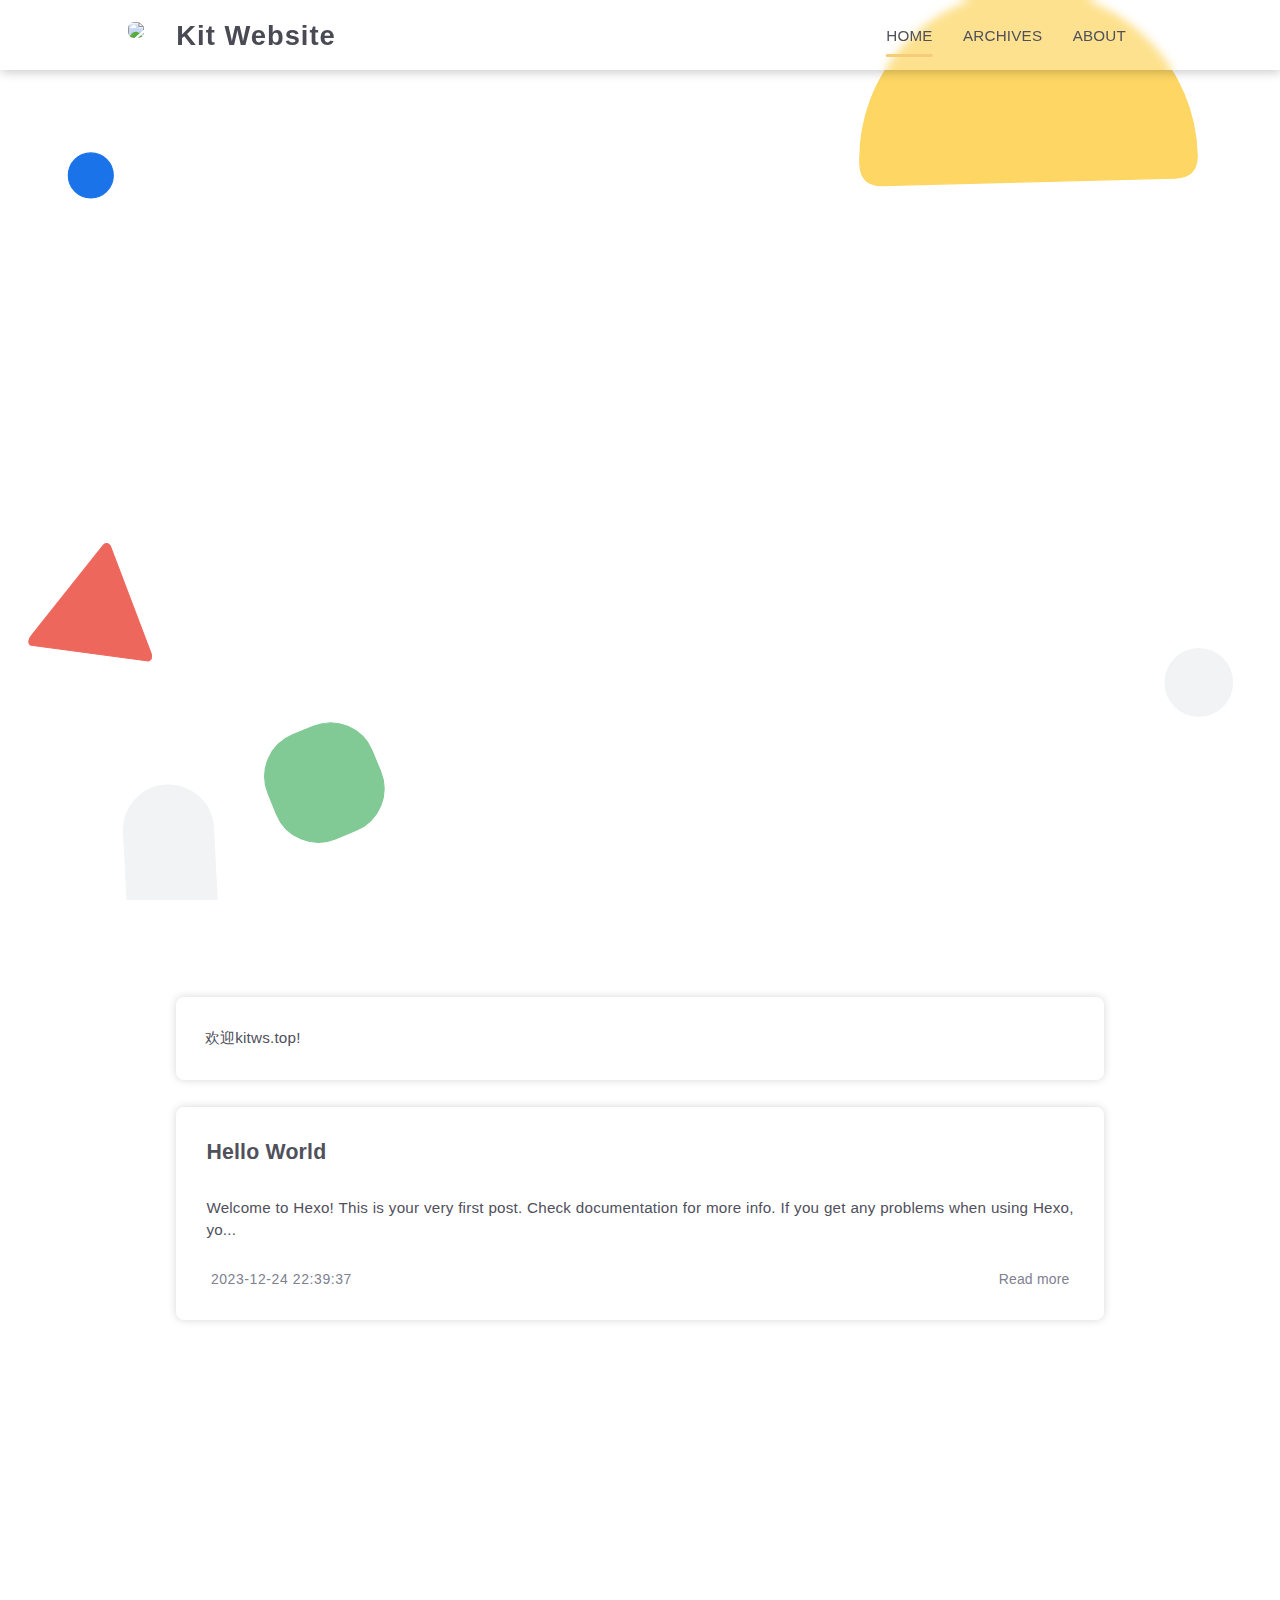
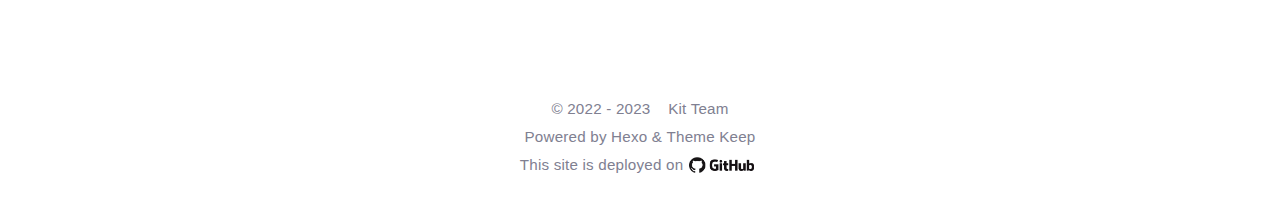
==== commit 39023619: "Site updated: 2023-12-28 20:09:31" ====
--- a/index.html
+++ b/index.html
@@ -25,7 +25,7 @@
     <script class="keep-theme-configurations">
     const KEEP = window.KEEP || {}
     KEEP.hexo_config = {"hostname":"example.com","root":"/","language":"en","path":"search.json"}
-    KEEP.theme_config = {"base_info":{"primary_color":"#f5cd79","title":"Kit Website","author":"Kit Team","avatar":"https://pic.imgdb.cn/item/6586b7c3c458853aef522952.png","logo":"https://pic.imgdb.cn/item/6586b2cec458853aef40fc8c.png","favicon":"https://pic.imgdb.cn/item/65506119c458853aefd46ccf.png"},"menu":{"Archives":"/archives","About":"/about"},"first_screen":{"enable":true,"background_img":"/images/bg.svg","background_img_dark":"/images/bg.svg","description":"Don't lose faith in the future.","hitokoto":false},"social_contact":{"enable":false,"links":{"github":null,"weixin":null,"qq":null,"weibo":"https://weibo.com/u/7829824306","zhihu":"https://www.zhihu.com/people/26-74-13-26","twitter":null,"facebook":null,"email":"kitfb@outlook.com"}},"scroll":{"progress_bar":false,"percent":false,"hide_header":false},"home":{"category":false,"tag":false,"announcement":"欢迎kitws.top!"},"post":{"author_badge":{"enable":true,"level_badge":true,"custom_badge":"Kit官方团队"},"word_count":{"wordcount":true,"min2read":true},"datetime_format":"YYYY年MM月DD日 HH时","copyright_info":false,"share":true,"reward":{"enable":true,"img_link":"https://www.freeimg.cn/i/2023/12/24/6587c86de3666.jpg","text":"请Kit团队喝杯咖啡"}},"code_block":{"tools":{"enable":true,"style":"mac"},"highlight_theme":"obsidian"},"toc":{"enable":true,"number":false,"expand_all":false,"init_open":true,"layout":"right"},"website_count":{"busuanzi_count":{"enable":true,"site_uv":true,"site_pv":true,"page_pv":false}},"local_search":{"enable":true,"preload":false},"comment":{"enable":true,"use":"valine","valine":{"appid":"zFn5vdvLMkKniBaA0wDynXfm-gzGzoHsz","appkey":"DdyeAXVJrfBQKlvvRPnOfS0B","server_urls":"https://zfn5vdvl.lc-cn-n1-shared.com","placeholder":"不吝惜每一次好奇心，不浪费每一次为梦想前行的机会"},"gitalk":{"github_id":null,"github_admins":null,"repository":null,"client_id":null,"client_secret":null,"proxy":null},"twikoo":{"env_id":null,"region":null,"version":"1.6.21"},"waline":{"server_url":null,"reaction":false,"version":2},"giscus":{"repo":null,"repo_id":null,"category":"Announcements","category_id":null,"reactions_enabled":false},"artalk":{"server":null},"disqus":{"shortname":null}},"rss":{"enable":true},"lazyload":{"enable":true},"cdn":{"enable":true,"provider":"jsdelivr"},"pjax":{"enable":true},"footer":{"since":2022,"word_count":false,"icp":{"enable":false,"record_code":null,"url":"https://beian.miit.gov.cn"},"site_deploy":{"enable":true,"provider":"github","url":"https://github.com"},"shields_style":{"enable":false,"custom":[{"link_url":null,"img_url":null}]}},"inject":{"enable":false,"css":[null],"js":[null]},"root":"","version":"4.0.5"}
+    KEEP.theme_config = {"base_info":{"primary_color":"#f5cd79","title":"Kit Website","author":"Kit Team","avatar":"https://pic.imgdb.cn/item/6586b7c3c458853aef522952.png","logo":"https://pic.imgdb.cn/item/6586b2cec458853aef40fc8c.png","favicon":"https://pic.imgdb.cn/item/65506119c458853aefd46ccf.png"},"menu":{"Archives":"/archives","About":"/about"},"first_screen":{"enable":true,"background_img":"/images/bg.svg","background_img_dark":"/images/bg.svg","description":"Don't lose faith in the future.","hitokoto":false},"social_contact":{"enable":false,"links":{"github":null,"weixin":null,"qq":null,"weibo":"https://weibo.com/u/7829824306","zhihu":"https://www.zhihu.com/people/26-74-13-26","twitter":null,"facebook":null,"email":"kitfb@outlook.com"}},"scroll":{"progress_bar":false,"percent":false,"hide_header":false},"home":{"category":false,"tag":false,"announcement":"欢迎kitws.top!"},"post":{"author_badge":{"enable":true,"level_badge":true,"custom_badge":"Kit官方团队"},"word_count":{"wordcount":true,"min2read":true},"datetime_format":"YYYY年MM月DD日 HH时","copyright_info":false,"share":true,"reward":{"enable":true,"img_link":"https://www.freeimg.cn/i/2023/12/24/6587c86de3666.jpg","text":"请Kit团队喝杯咖啡"}},"code_block":{"tools":{"enable":true,"style":"mac"},"highlight_theme":"obsidian"},"toc":{"enable":true,"number":false,"expand_all":false,"init_open":true,"layout":"right"},"website_count":{"busuanzi_count":{"enable":true,"site_uv":true,"site_pv":true,"page_pv":false}},"local_search":{"enable":true,"preload":false},"comment":{"enable":false,"use":"valine","valine":{"appid":"zFn5vdvLMkKniBaA0wDynXfm-gzGzoHsz","appkey":"DdyeAXVJrfBQKlvvRPnOfS0B","server_urls":"https://zfn5vdvl.lc-cn-n1-shared.com","placeholder":"不吝惜每一次好奇心，不浪费每一次为梦想前行的机会"},"gitalk":{"github_id":null,"github_admins":null,"repository":null,"client_id":null,"client_secret":null,"proxy":null},"twikoo":{"env_id":null,"region":null,"version":"1.6.21"},"waline":{"server_url":null,"reaction":false,"version":2},"giscus":{"repo":null,"repo_id":null,"category":"Announcements","category_id":null,"reactions_enabled":false},"artalk":{"server":null},"disqus":{"shortname":null}},"rss":{"enable":true},"lazyload":{"enable":true},"cdn":{"enable":true,"provider":"jsdelivr"},"pjax":{"enable":true},"footer":{"since":2022,"word_count":false,"icp":{"enable":false,"record_code":null,"url":"https://beian.miit.gov.cn"},"site_deploy":{"enable":true,"provider":"github","url":"https://github.com"},"shields_style":{"enable":false,"custom":[{"link_url":null,"img_url":null}]}},"inject":{"enable":false,"css":[null],"js":[null]},"root":"","version":"4.0.5"}
     KEEP.language_ago = {"second":"%s seconds ago","minute":"%s minutes ago","hour":"%s hours ago","day":"%s days ago","week":"%s weeks ago","month":"%s months ago","year":"%s years ago"}
     KEEP.language_code_block = {"copy":"Copy code","copied":"Copied","fold":"Fold code block","folded":"Folded"}
     KEEP.language_copy_copyright = {"copy":"Copy copyright info","copied":"Copied","title":"Original post title","author":"Original post author","link":"Original post link"}
@@ -190,7 +190,7 @@
                 <div class="home-post-item-bottom border-box">
                     
                     <h3 class="home-post-title border-box">
-                        <a href="/2023/12/23/hello-world/">
+                        <a href="/2023/12/24/hello-world/">
                             Hello World
                         </a>
                     </h3>
@@ -207,7 +207,7 @@
     <div class="post-meta-info border-box">
         
             <span class="meta-info-item border-box">
-                <i class="icon fas fa-history"></i>&nbsp;<span class="home-post-history" data-updated="Sat Dec 23 2023 13:33:18 GMT+0800">2023-12-23 13:33:18</span>
+                <i class="icon fas fa-history"></i>&nbsp;<span class="home-post-history" data-updated="Sun Dec 24 2023 22:39:37 GMT+0800">2023-12-24 22:39:37</span>
             </span>
         
 
@@ -224,7 +224,7 @@
     </div>
 
     
-        <a class="home-read-more" href="/2023/12/23/hello-world/">Read more&nbsp;<i class="icon fas fa-angle-right"></i></a>
+        <a class="home-read-more" href="/2023/12/24/hello-world/">Read more&nbsp;<i class="icon fas fa-angle-right"></i></a>
     
 </div>
 
--- a/css/style.css
+++ b/css/style.css
@@ -2231,77 +2231,6 @@
   padding-left: 1rem;
   display: none;
 }
-.valine-container #vcomments .vwrap {
-  border: 0.1rem solid var(--text-color-4);
-}
-.valine-container #vcomments .vwrap .vheader .vinput {
-  color: var(--text-color-3);
-  border-color: var(--text-color-4);
-}
-.valine-container #vcomments .vwrap .vheader .vinput:focus {
-  border-bottom: 0.1rem dashed var(--primary-color) !important;
-}
-.valine-container #vcomments .vwrap .vedit .veditor {
-  color: var(--text-color-3);
-}
-.valine-container #vcomments .vwrap .vedit .vctrl .vicon {
-  fill: var(--text-color-3);
-}
-.valine-container #vcomments .vwrap .vedit .vctrl .vicon.actived {
-  fill: var(--primary-color);
-}
-.valine-container #vcomments .vwrap button.vsubmit {
-  color: var(--text-color-3) !important;
-  background: transparent !important;
-  border: 0.1rem solid var(--text-color-3) !important;
-}
-.valine-container #vcomments .vwrap button.vsubmit:hover {
-  color: var(--primary-color) !important;
-  border: 0.1rem solid var(--primary-color) !important;
-}
-.valine-container #vcomments .vcount {
-  color: var(--text-color-3);
-}
-.valine-container #vcomments .vcount .vnum {
-  color: var(--text-color-2);
-}
-.valine-container #vcomments .vcard .vnick .author {
-  margin-left: 0.15rem;
-  padding: 0.15rem;
-  color: #fff;
-  font-weight: 450;
-  font-size: 0.9rem;
-  background: -webkit-linear-gradient(45deg, #e3565e, #ee854b, #f6c258, #90c68a, #5fb3b3, #69c, #c594c5);
-  background: linear-gradient(45deg, #e3565e, #ee854b, #f6c258, #90c68a, #5fb3b3, #69c, #c594c5);
-  border-radius: 0.15rem;
-}
-.valine-container #vcomments .vcard .vhead .vnick {
-  color: var(--primary-color);
-}
-.valine-container #vcomments .vcard .vhead .vsys {
-  color: var(--text-color-3);
-  background: var(--background-color-2) !important;
-}
-.valine-container #vcomments .vcard .vcontent P {
-  color: var(--text-color-3);
-}
-.valine-container #vcomments .vcard .vcontent P code {
-  color: var(--code-foreground);
-  background: var(--code-background);
-}
-.valine-container #vcomments .vcard .vh {
-  border-bottom-color: var(--border-color);
-}
-.valine-container #vcomments .vcard .vquote {
-  border-left-color: var(--border-color);
-}
-.valine-container #vcomments .vcopy {
-  color: var(--text-color-4);
-}
-.valine-container #vcomments .vpage .vmore {
-  color: var(--text-color-2);
-  border: 0.1rem solid var(--border-color);
-}
 .comments-container {
   display: inline-block;
   width: 100%;
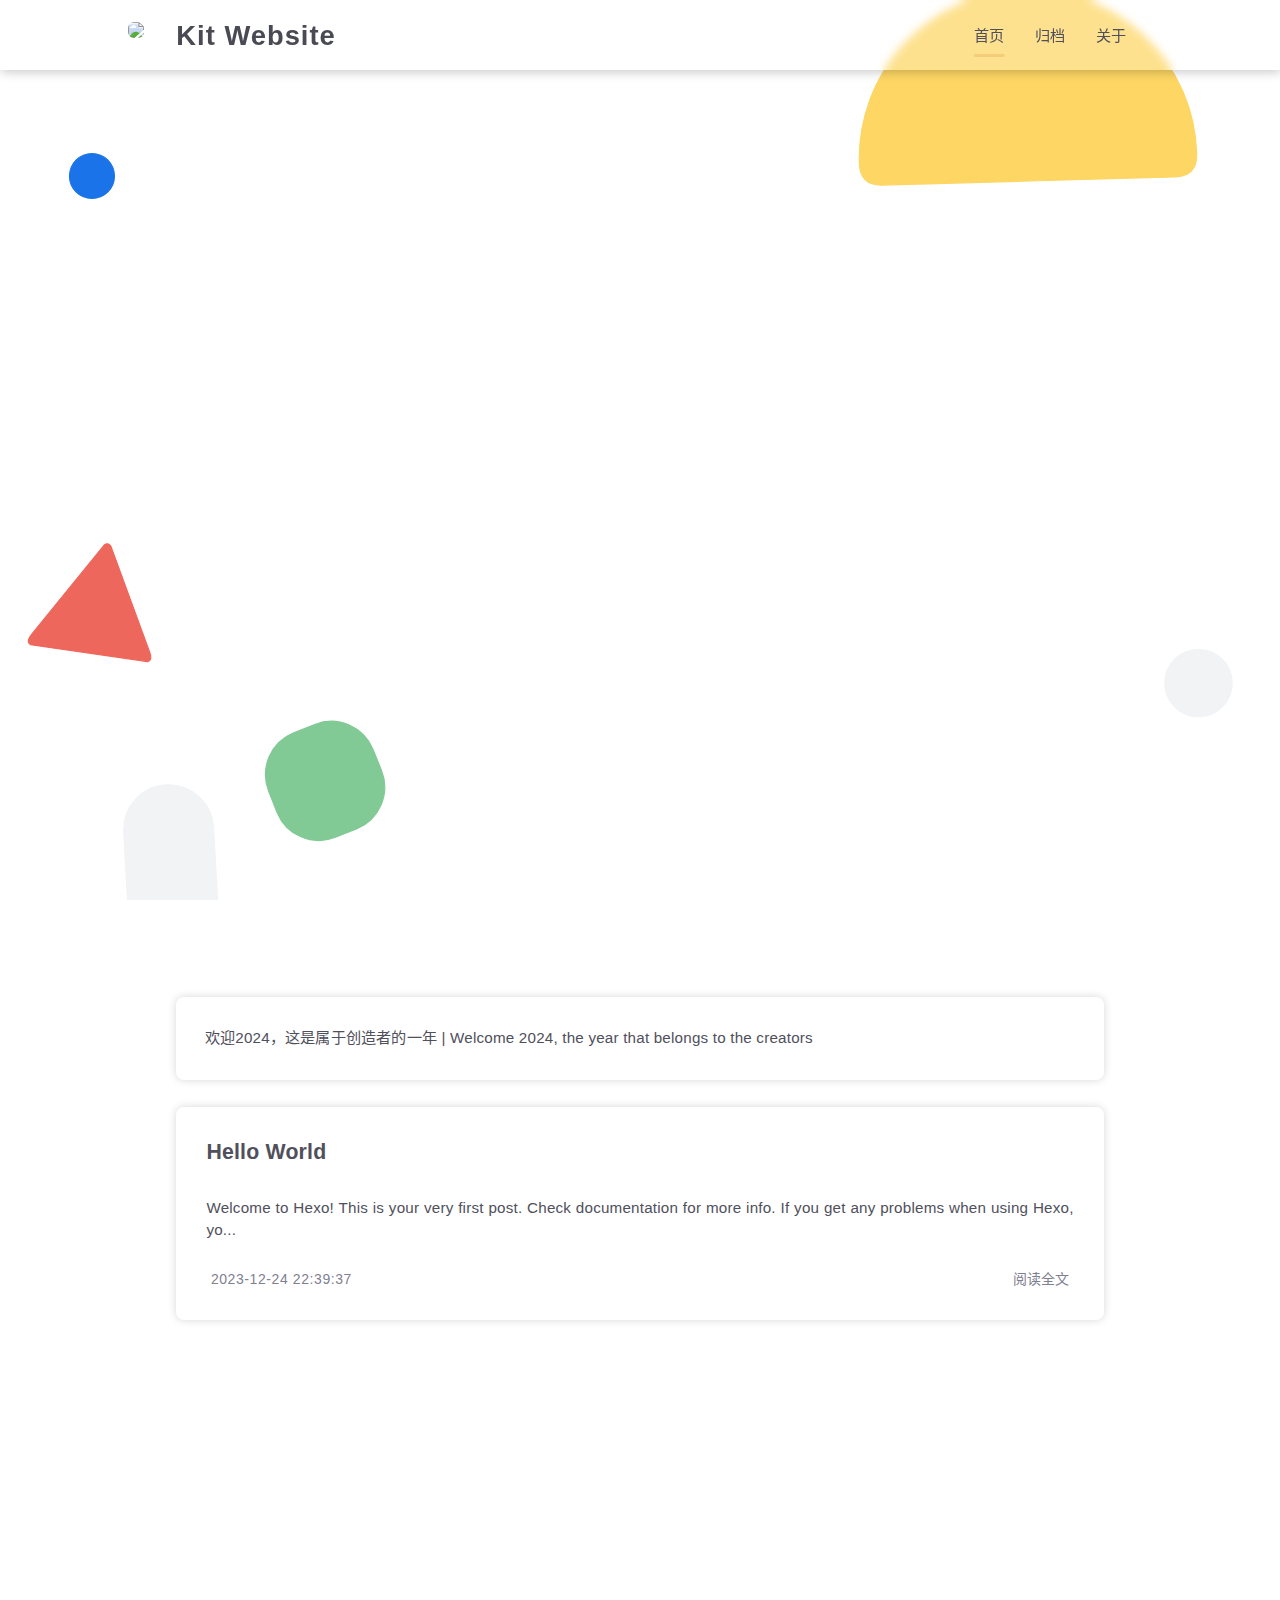
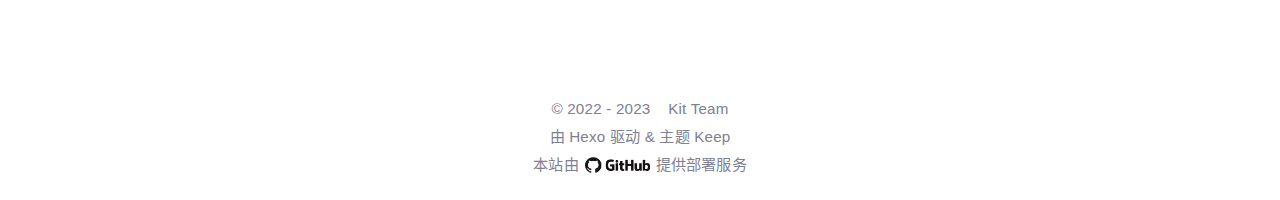
==== commit 5460c672: "Site updated: 2023-12-31 21:09:48" ====
--- a/index.html
+++ b/index.html
@@ -1,5 +1,5 @@
 <!DOCTYPE html>
-<html lang="en">
+<html lang="zh-CN">
 <head>
     <meta charset="utf-8">
     <meta name="viewport" content="width=device-width, initial-scale=1, maximum-scale=1">
@@ -24,11 +24,11 @@
     
     <script class="keep-theme-configurations">
     const KEEP = window.KEEP || {}
-    KEEP.hexo_config = {"hostname":"example.com","root":"/","language":"en","path":"search.json"}
-    KEEP.theme_config = {"base_info":{"primary_color":"#f5cd79","title":"Kit Website","author":"Kit Team","avatar":"https://pic.imgdb.cn/item/6586b7c3c458853aef522952.png","logo":"https://pic.imgdb.cn/item/6586b2cec458853aef40fc8c.png","favicon":"https://pic.imgdb.cn/item/65506119c458853aefd46ccf.png"},"menu":{"Archives":"/archives","About":"/about"},"first_screen":{"enable":true,"background_img":"/images/bg.svg","background_img_dark":"/images/bg.svg","description":"Don't lose faith in the future.","hitokoto":false},"social_contact":{"enable":false,"links":{"github":null,"weixin":null,"qq":null,"weibo":"https://weibo.com/u/7829824306","zhihu":"https://www.zhihu.com/people/26-74-13-26","twitter":null,"facebook":null,"email":"kitfb@outlook.com"}},"scroll":{"progress_bar":false,"percent":false,"hide_header":false},"home":{"category":false,"tag":false,"announcement":"欢迎kitws.top!"},"post":{"author_badge":{"enable":true,"level_badge":true,"custom_badge":"Kit官方团队"},"word_count":{"wordcount":true,"min2read":true},"datetime_format":"YYYY年MM月DD日 HH时","copyright_info":false,"share":true,"reward":{"enable":true,"img_link":"https://www.freeimg.cn/i/2023/12/24/6587c86de3666.jpg","text":"请Kit团队喝杯咖啡"}},"code_block":{"tools":{"enable":true,"style":"mac"},"highlight_theme":"obsidian"},"toc":{"enable":true,"number":false,"expand_all":false,"init_open":true,"layout":"right"},"website_count":{"busuanzi_count":{"enable":true,"site_uv":true,"site_pv":true,"page_pv":false}},"local_search":{"enable":true,"preload":false},"comment":{"enable":false,"use":"valine","valine":{"appid":"zFn5vdvLMkKniBaA0wDynXfm-gzGzoHsz","appkey":"DdyeAXVJrfBQKlvvRPnOfS0B","server_urls":"https://zfn5vdvl.lc-cn-n1-shared.com","placeholder":"不吝惜每一次好奇心，不浪费每一次为梦想前行的机会"},"gitalk":{"github_id":null,"github_admins":null,"repository":null,"client_id":null,"client_secret":null,"proxy":null},"twikoo":{"env_id":null,"region":null,"version":"1.6.21"},"waline":{"server_url":null,"reaction":false,"version":2},"giscus":{"repo":null,"repo_id":null,"category":"Announcements","category_id":null,"reactions_enabled":false},"artalk":{"server":null},"disqus":{"shortname":null}},"rss":{"enable":true},"lazyload":{"enable":true},"cdn":{"enable":true,"provider":"jsdelivr"},"pjax":{"enable":true},"footer":{"since":2022,"word_count":false,"icp":{"enable":false,"record_code":null,"url":"https://beian.miit.gov.cn"},"site_deploy":{"enable":true,"provider":"github","url":"https://github.com"},"shields_style":{"enable":false,"custom":[{"link_url":null,"img_url":null}]}},"inject":{"enable":false,"css":[null],"js":[null]},"root":"","version":"4.0.5"}
-    KEEP.language_ago = {"second":"%s seconds ago","minute":"%s minutes ago","hour":"%s hours ago","day":"%s days ago","week":"%s weeks ago","month":"%s months ago","year":"%s years ago"}
-    KEEP.language_code_block = {"copy":"Copy code","copied":"Copied","fold":"Fold code block","folded":"Folded"}
-    KEEP.language_copy_copyright = {"copy":"Copy copyright info","copied":"Copied","title":"Original post title","author":"Original post author","link":"Original post link"}
+    KEEP.hexo_config = {"hostname":"example.com","root":"/","language":"zh-CN","path":"search.json"}
+    KEEP.theme_config = {"base_info":{"primary_color":"#f5cd79","title":"Kit Website","author":"Kit Team","avatar":"https://pic.imgdb.cn/item/6586b7c3c458853aef522952.png","logo":"https://pic.imgdb.cn/item/6586b2cec458853aef40fc8c.png","favicon":"https://pic.imgdb.cn/item/65506119c458853aefd46ccf.png"},"menu":{"Archives":"/archives","About":"/about"},"first_screen":{"enable":true,"background_img":"/images/bg.svg","background_img_dark":"/images/bg.svg","description":"Don't lose faith in the future.","hitokoto":false},"social_contact":{"enable":false,"links":{"github":null,"weixin":null,"qq":null,"weibo":"https://weibo.com/u/7829824306","zhihu":"https://www.zhihu.com/people/26-74-13-26","twitter":null,"facebook":null,"email":"kitfb@outlook.com"}},"scroll":{"progress_bar":false,"percent":false,"hide_header":false},"home":{"category":false,"tag":false,"announcement":"欢迎2024，这是属于创造者的一年 | Welcome 2024, the year that belongs to the creators"},"post":{"author_badge":{"enable":true,"level_badge":true,"custom_badge":"Kit官方团队"},"word_count":{"wordcount":true,"min2read":true},"datetime_format":"YYYY年MM月DD日 HH时","copyright_info":false,"share":true,"reward":{"enable":true,"img_link":"https://www.freeimg.cn/i/2023/12/24/6587c86de3666.jpg","text":"请Kit团队喝杯咖啡"}},"code_block":{"tools":{"enable":true,"style":"mac"},"highlight_theme":"obsidian"},"toc":{"enable":true,"number":false,"expand_all":false,"init_open":true,"layout":"right"},"website_count":{"busuanzi_count":{"enable":true,"site_uv":true,"site_pv":true,"page_pv":false}},"local_search":{"enable":true,"preload":false},"comment":{"enable":false,"use":"valine","valine":{"appid":null,"appkey":null,"server_urls":null,"placeholder":null},"gitalk":{"github_id":null,"github_admins":null,"repository":null,"client_id":null,"client_secret":null,"proxy":null},"twikoo":{"env_id":null,"region":null,"version":"1.6.21"},"waline":{"server_url":null,"reaction":false,"version":2},"giscus":{"repo":null,"repo_id":null,"category":"Announcements","category_id":null,"reactions_enabled":false},"artalk":{"server":null},"disqus":{"shortname":null}},"rss":{"enable":true},"lazyload":{"enable":true},"cdn":{"enable":true,"provider":"jsdelivr"},"pjax":{"enable":true},"footer":{"since":2022,"word_count":false,"icp":{"enable":false,"record_code":null,"url":"https://beian.miit.gov.cn"},"site_deploy":{"enable":true,"provider":"github","url":"https://github.com"},"shields_style":{"enable":false,"custom":[{"link_url":null,"img_url":null}]}},"inject":{"enable":false,"css":[null],"js":[null]},"root":"","version":"4.0.5"}
+    KEEP.language_ago = {"second":"%s 秒前","minute":"%s 分钟前","hour":"%s 小时前","day":"%s 天前","week":"%s 周前","month":"%s 个月前","year":"%s 年前"}
+    KEEP.language_code_block = {"copy":"复制代码","copied":"已复制","fold":"折叠代码块","folded":"已折叠"}
+    KEEP.language_copy_copyright = {"copy":"复制版权信息","copied":"已复制","title":"原文标题","author":"原文作者","link":"原文链接"}
   </script>
 <meta name="generator" content="Hexo 7.0.0"><link rel="alternate" href="/atom.xml" title="Kit" type="application/atom+xml">
 </head>
@@ -102,19 +102,19 @@
                     <li class="menu-item">
                         <a class="active"
                            href="/"
-                        >HOME</a>
+                        >首页</a>
                     </li>
                     
                         <li class="menu-item">
                             <a class=""
                                href="/archives"
-                            >ARCHIVES</a>
+                            >归档</a>
                         </li>
                     
                         <li class="menu-item">
                             <a class=""
                                href="/about"
-                            >ABOUT</a>
+                            >关于</a>
                         </li>
                     
                     
@@ -140,19 +140,19 @@
             <li class="drawer-menu-item flex-center">
                 <a class="active"
                    href="/"
-                >HOME</a>
+                >首页</a>
             </li>
             
                 <li class="drawer-menu-item flex-center">
                     <a class=""
                        href="/archives"
-                    >ARCHIVES</a>
+                    >归档</a>
                 </li>
             
                 <li class="drawer-menu-item flex-center">
                     <a class=""
                        href="/about"
-                    >ABOUT</a>
+                    >关于</a>
                 </li>
             
         </ul>
@@ -175,7 +175,7 @@
         <div class="website-announcement border-box">
             <i class="icon left fa-solid fa-bullhorn"></i>
             <div class="announcement border-box text-ellipsis">
-                <p>欢迎kitws.top!</p>
+                <p>欢迎2024，这是属于创造者的一年 | Welcome 2024, the year that belongs to the creators</p>
 
             </div>
             <i class="icon right close fa-solid fa-close"></i>
@@ -224,7 +224,7 @@
     </div>
 
     
-        <a class="home-read-more" href="/2023/12/24/hello-world/">Read more&nbsp;<i class="icon fas fa-angle-right"></i></a>
+        <a class="home-read-more" href="/2023/12/24/hello-world/">阅读全文&nbsp;<i class="icon fas fa-angle-right"></i></a>
     
 </div>
 
@@ -257,7 +257,7 @@
             </div>
 
             <div class="theme-info info-item default">
-                Powered by&nbsp;<a target="_blank" href="https://hexo.io">Hexo</a>&nbsp;&&nbsp;Theme&nbsp;<a class="keep-version" target="_blank" href="https://github.com/XPoet/hexo-theme-keep">Keep</a>
+                由&nbsp;<a target="_blank" href="https://hexo.io">Hexo</a>&nbsp;驱动&nbsp;&&nbsp;主题&nbsp;<a class="keep-version" target="_blank" href="https://github.com/XPoet/hexo-theme-keep">Keep</a>
             </div>
 
             
@@ -268,7 +268,7 @@
                     
                         <a target="_blank" rel="nofollow" href="https://github.com">
                     
-                        This site is deployed on <span class="tooltip" data-tooltip-content="GitHub Pages"><img src="/images/deploy-provider/github.png"></span>
+                        本站由 <span class="tooltip" data-tooltip-content="GitHub Pages"><img src="/images/deploy-provider/github.png"></span> 提供部署服务
                     
                         </a>
                     
@@ -281,14 +281,14 @@
 
             
                 <span class="count-box border-box uv">
-                    <span class="item-type border-box">Unique Visitor</span>
+                    <span class="item-type border-box">访客数</span>
                     <span class="item-value border-box uv" id="busuanzi_value_site_uv"></span>
                 </span>
             
 
             
                 <span class="count-box border-box pv">
-                    <span class="item-type border-box">Page View</span>
+                    <span class="item-type border-box">访问量</span>
                     <span class="item-value border-box pv" id="busuanzi_value_site_pv"></span>
                 </span>
             
@@ -371,7 +371,7 @@
                 <input autocomplete="off"
                        autocorrect="off"
                        autocapitalize="off"
-                       placeholder="Search..."
+                       placeholder="搜索..."
                        spellcheck="false"
                        type="search"
                        class="search-input"
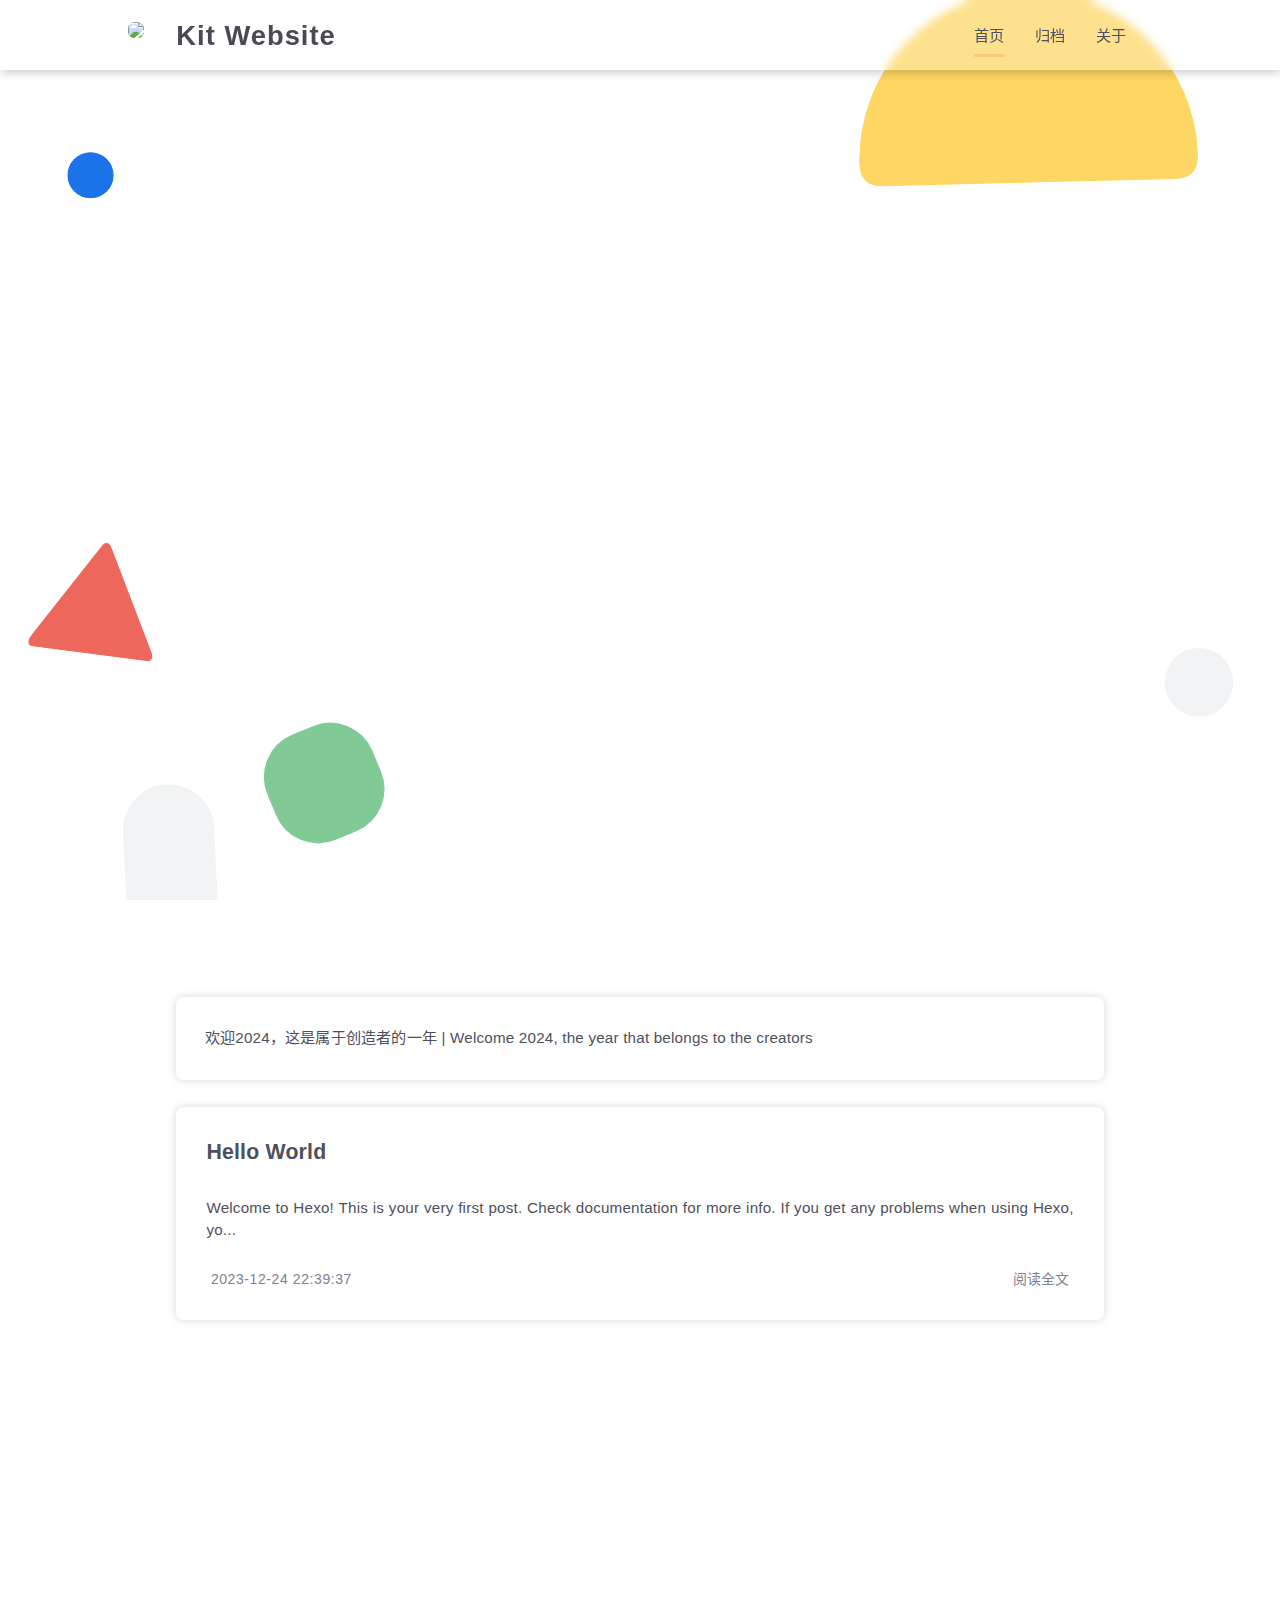
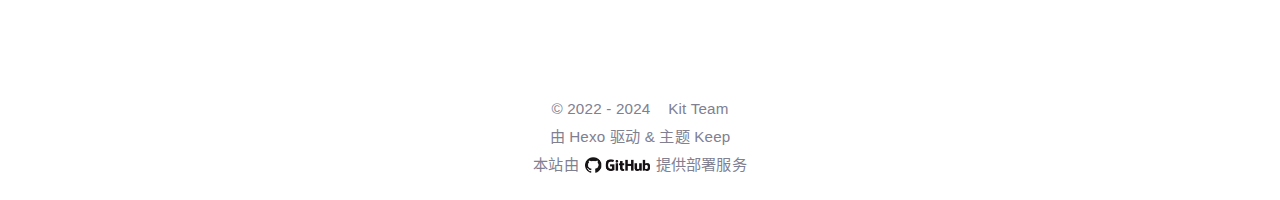
==== commit 16adf703: "Site updated: 2024-01-01 14:31:14" ====
--- a/index.html
+++ b/index.html
@@ -24,7 +24,7 @@
     
     <script class="keep-theme-configurations">
     const KEEP = window.KEEP || {}
-    KEEP.hexo_config = {"hostname":"example.com","root":"/","language":"zh-CN","path":"search.json"}
+    KEEP.hexo_config = {"hostname":"kitws.top","root":"/","language":"zh-CN","path":"search.json"}
     KEEP.theme_config = {"base_info":{"primary_color":"#f5cd79","title":"Kit Website","author":"Kit Team","avatar":"https://pic.imgdb.cn/item/6586b7c3c458853aef522952.png","logo":"https://pic.imgdb.cn/item/6586b2cec458853aef40fc8c.png","favicon":"https://pic.imgdb.cn/item/65506119c458853aefd46ccf.png"},"menu":{"Archives":"/archives","About":"/about"},"first_screen":{"enable":true,"background_img":"/images/bg.svg","background_img_dark":"/images/bg.svg","description":"Don't lose faith in the future.","hitokoto":false},"social_contact":{"enable":false,"links":{"github":null,"weixin":null,"qq":null,"weibo":"https://weibo.com/u/7829824306","zhihu":"https://www.zhihu.com/people/26-74-13-26","twitter":null,"facebook":null,"email":"kitfb@outlook.com"}},"scroll":{"progress_bar":false,"percent":false,"hide_header":false},"home":{"category":false,"tag":false,"announcement":"欢迎2024，这是属于创造者的一年 | Welcome 2024, the year that belongs to the creators"},"post":{"author_badge":{"enable":true,"level_badge":true,"custom_badge":"Kit官方团队"},"word_count":{"wordcount":true,"min2read":true},"datetime_format":"YYYY年MM月DD日 HH时","copyright_info":false,"share":true,"reward":{"enable":true,"img_link":"https://www.freeimg.cn/i/2023/12/24/6587c86de3666.jpg","text":"请Kit团队喝杯咖啡"}},"code_block":{"tools":{"enable":true,"style":"mac"},"highlight_theme":"obsidian"},"toc":{"enable":true,"number":false,"expand_all":false,"init_open":true,"layout":"right"},"website_count":{"busuanzi_count":{"enable":true,"site_uv":true,"site_pv":true,"page_pv":false}},"local_search":{"enable":true,"preload":false},"comment":{"enable":false,"use":"valine","valine":{"appid":null,"appkey":null,"server_urls":null,"placeholder":null},"gitalk":{"github_id":null,"github_admins":null,"repository":null,"client_id":null,"client_secret":null,"proxy":null},"twikoo":{"env_id":null,"region":null,"version":"1.6.21"},"waline":{"server_url":null,"reaction":false,"version":2},"giscus":{"repo":null,"repo_id":null,"category":"Announcements","category_id":null,"reactions_enabled":false},"artalk":{"server":null},"disqus":{"shortname":null}},"rss":{"enable":true},"lazyload":{"enable":true},"cdn":{"enable":true,"provider":"jsdelivr"},"pjax":{"enable":true},"footer":{"since":2022,"word_count":false,"icp":{"enable":false,"record_code":null,"url":"https://beian.miit.gov.cn"},"site_deploy":{"enable":true,"provider":"github","url":"https://github.com"},"shields_style":{"enable":false,"custom":[{"link_url":null,"img_url":null}]}},"inject":{"enable":false,"css":[null],"js":[null]},"root":"","version":"4.0.5"}
     KEEP.language_ago = {"second":"%s 秒前","minute":"%s 分钟前","hour":"%s 小时前","day":"%s 天前","week":"%s 周前","month":"%s 个月前","year":"%s 年前"}
     KEEP.language_code_block = {"copy":"复制代码","copied":"已复制","fold":"折叠代码块","folded":"已折叠"}
@@ -250,7 +250,7 @@
     <div class="border-box website-info-box default">
         
             <div class="copyright-info info-item default">
-                &copy;&nbsp;<span>2022</span>&nbsp;-&nbsp;2023
+                &copy;&nbsp;<span>2022</span>&nbsp;-&nbsp;2024
                 
                     &nbsp;<i class="fas fa-heart icon-animate"></i>&nbsp;&nbsp;<a href="/">Kit Team</a>
                 
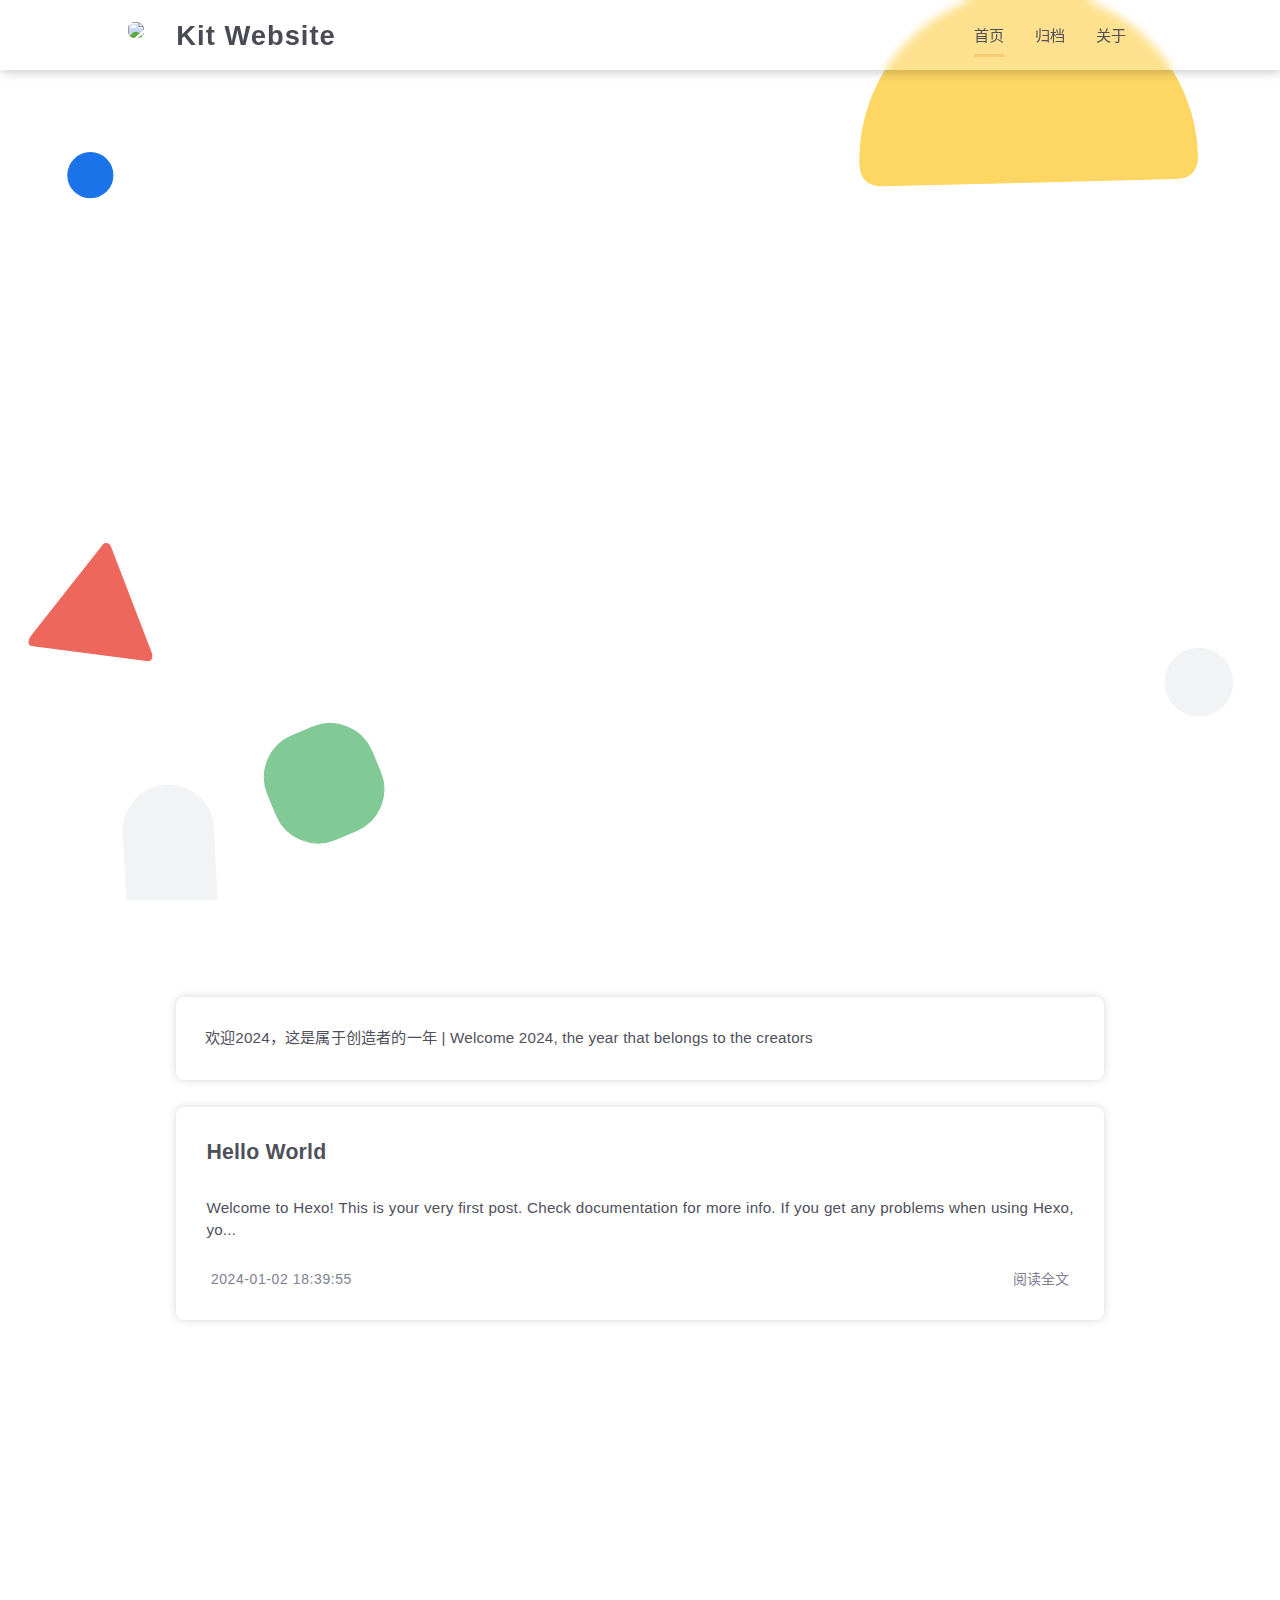
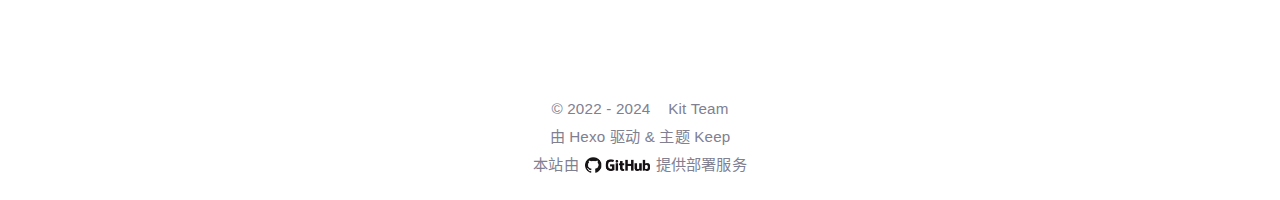
==== commit 17c2b9a9: ":arrow_up: Upgrade the theme to 4.0.6" ====
--- a/index.html
+++ b/index.html
@@ -190,7 +190,7 @@
                 <div class="home-post-item-bottom border-box">
                     
                     <h3 class="home-post-title border-box">
-                        <a href="/2023/12/24/hello-world/">
+                        <a href="/2024/01/02/hello-world/">
                             Hello World
                         </a>
                     </h3>
@@ -207,7 +207,7 @@
     <div class="post-meta-info border-box">
         
             <span class="meta-info-item border-box">
-                <i class="icon fas fa-history"></i>&nbsp;<span class="home-post-history" data-updated="Sun Dec 24 2023 22:39:37 GMT+0800">2023-12-24 22:39:37</span>
+                <i class="icon fas fa-history"></i>&nbsp;<span class="home-post-history" data-updated="Tue Jan 02 2024 18:39:55 GMT+0800">2024-01-02 18:39:55</span>
             </span>
         
 
@@ -224,7 +224,7 @@
     </div>
 
     
-        <a class="home-read-more" href="/2023/12/24/hello-world/">阅读全文&nbsp;<i class="icon fas fa-angle-right"></i></a>
+        <a class="home-read-more" href="/2024/01/02/hello-world/">阅读全文&nbsp;<i class="icon fas fa-angle-right"></i></a>
     
 </div>
 
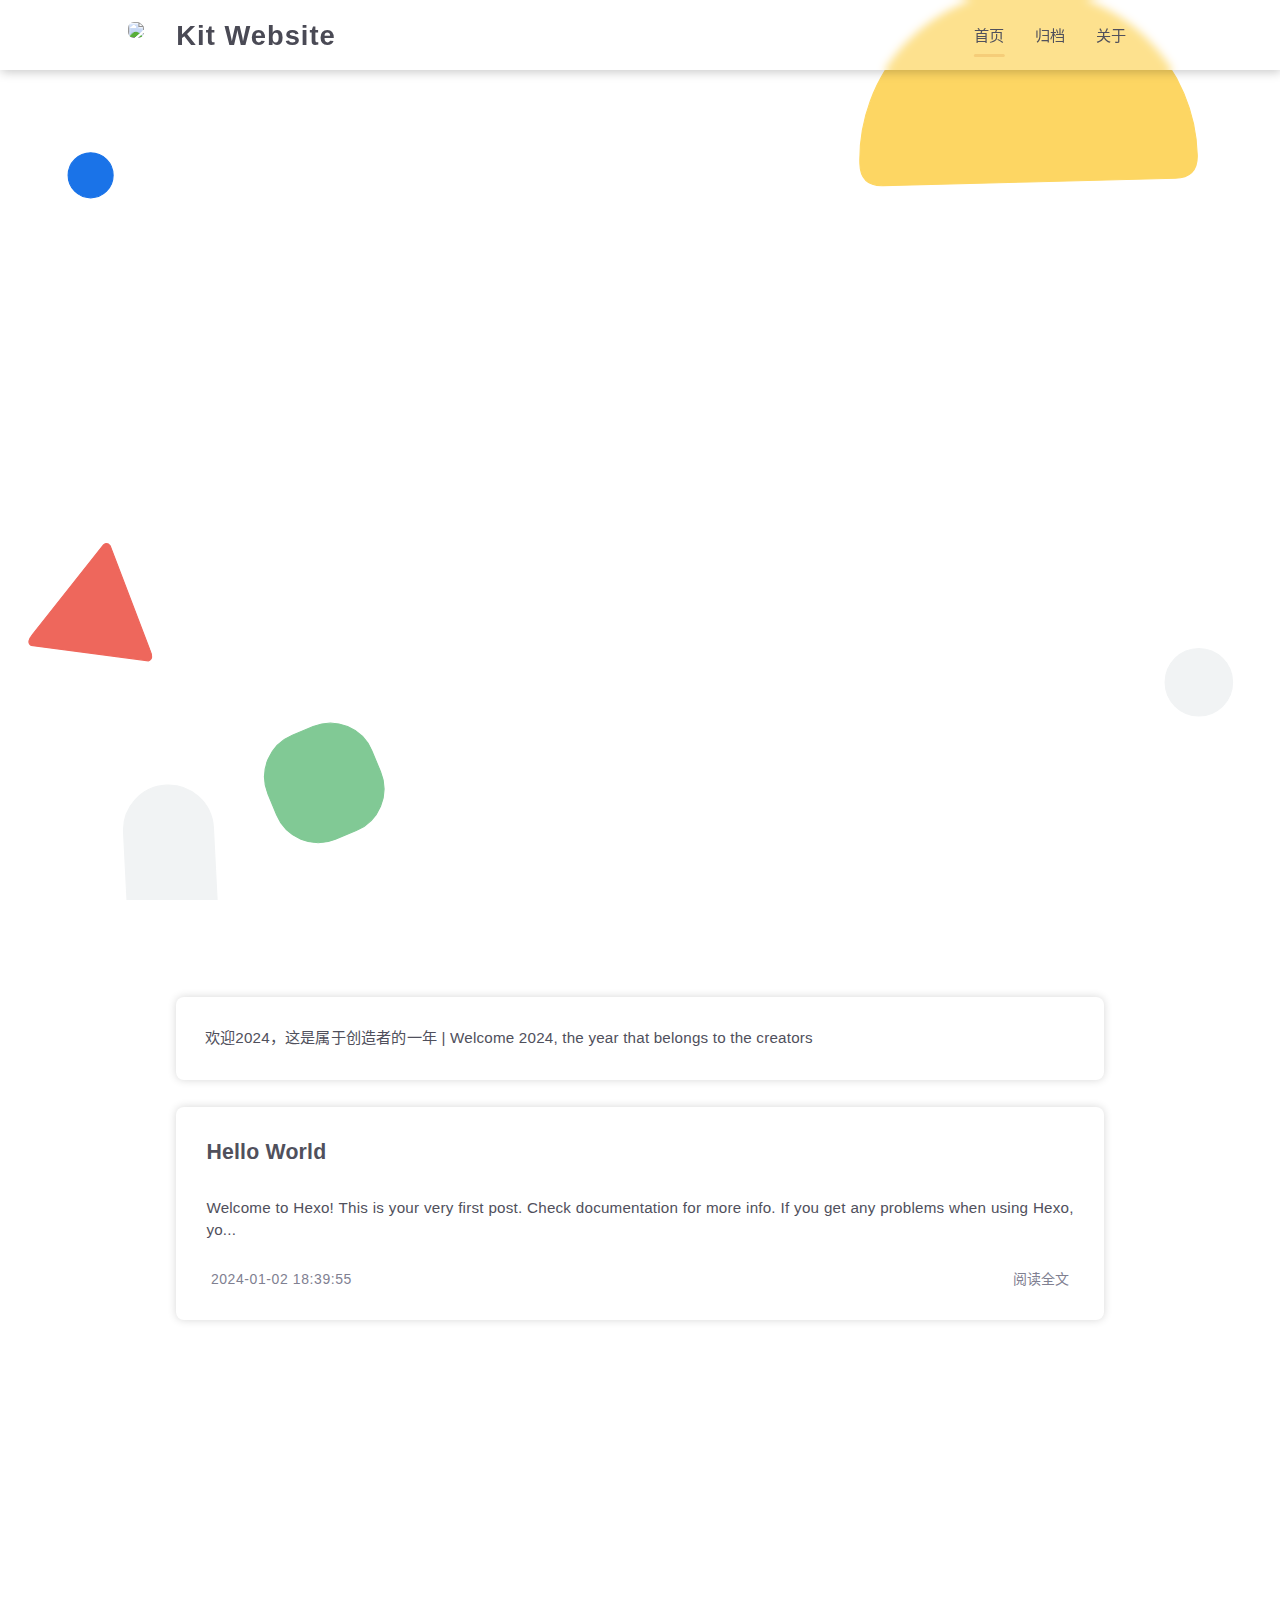
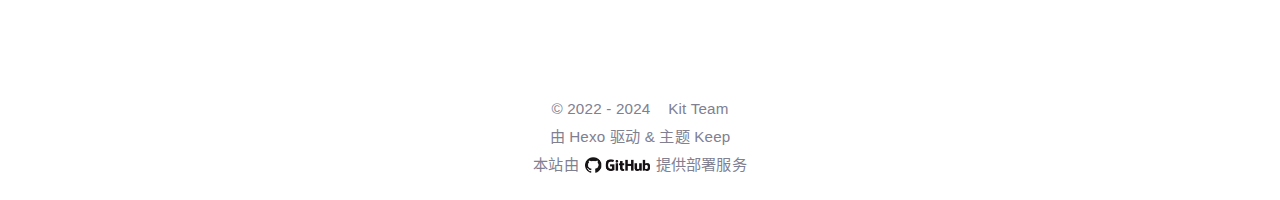
==== commit 61d90544: "Site updated: 2024-01-03 15:32:18" ====
--- a/index.html
+++ b/index.html
@@ -17,15 +17,15 @@
     
         <link rel="shortcut icon" href="https://pic.imgdb.cn/item/65506119c458853aefd46ccf.png">
     
-    <link rel="stylesheet" href="//cdn.jsdelivr.net/npm/hexo-theme-keep@4.0.5/source/font/css/fontawesome.min.css">
-    <link rel="stylesheet" href="//cdn.jsdelivr.net/npm/hexo-theme-keep@4.0.5/source/font/css/regular.min.css">
-    <link rel="stylesheet" href="//cdn.jsdelivr.net/npm/hexo-theme-keep@4.0.5/source/font/css/solid.min.css">
-    <link rel="stylesheet" href="//cdn.jsdelivr.net/npm/hexo-theme-keep@4.0.5/source/font/css/brands.min.css">
+    <link rel="stylesheet" href="//cdn.jsdelivr.net/npm/hexo-theme-keep@4.0.6/source/font/css/fontawesome.min.css">
+    <link rel="stylesheet" href="//cdn.jsdelivr.net/npm/hexo-theme-keep@4.0.6/source/font/css/regular.min.css">
+    <link rel="stylesheet" href="//cdn.jsdelivr.net/npm/hexo-theme-keep@4.0.6/source/font/css/solid.min.css">
+    <link rel="stylesheet" href="//cdn.jsdelivr.net/npm/hexo-theme-keep@4.0.6/source/font/css/brands.min.css">
     
     <script class="keep-theme-configurations">
     const KEEP = window.KEEP || {}
     KEEP.hexo_config = {"hostname":"kitws.top","root":"/","language":"zh-CN","path":"search.json"}
-    KEEP.theme_config = {"base_info":{"primary_color":"#f5cd79","title":"Kit Website","author":"Kit Team","avatar":"https://pic.imgdb.cn/item/6586b7c3c458853aef522952.png","logo":"https://pic.imgdb.cn/item/6586b2cec458853aef40fc8c.png","favicon":"https://pic.imgdb.cn/item/65506119c458853aefd46ccf.png"},"menu":{"Archives":"/archives","About":"/about"},"first_screen":{"enable":true,"background_img":"/images/bg.svg","background_img_dark":"/images/bg.svg","description":"Don't lose faith in the future.","hitokoto":false},"social_contact":{"enable":false,"links":{"github":null,"weixin":null,"qq":null,"weibo":"https://weibo.com/u/7829824306","zhihu":"https://www.zhihu.com/people/26-74-13-26","twitter":null,"facebook":null,"email":"kitfb@outlook.com"}},"scroll":{"progress_bar":false,"percent":false,"hide_header":false},"home":{"category":false,"tag":false,"announcement":"欢迎2024，这是属于创造者的一年 | Welcome 2024, the year that belongs to the creators"},"post":{"author_badge":{"enable":true,"level_badge":true,"custom_badge":"Kit官方团队"},"word_count":{"wordcount":true,"min2read":true},"datetime_format":"YYYY年MM月DD日 HH时","copyright_info":false,"share":true,"reward":{"enable":true,"img_link":"https://www.freeimg.cn/i/2023/12/24/6587c86de3666.jpg","text":"请Kit团队喝杯咖啡"}},"code_block":{"tools":{"enable":true,"style":"mac"},"highlight_theme":"obsidian"},"toc":{"enable":true,"number":false,"expand_all":false,"init_open":true,"layout":"right"},"website_count":{"busuanzi_count":{"enable":true,"site_uv":true,"site_pv":true,"page_pv":false}},"local_search":{"enable":true,"preload":false},"comment":{"enable":false,"use":"valine","valine":{"appid":null,"appkey":null,"server_urls":null,"placeholder":null},"gitalk":{"github_id":null,"github_admins":null,"repository":null,"client_id":null,"client_secret":null,"proxy":null},"twikoo":{"env_id":null,"region":null,"version":"1.6.21"},"waline":{"server_url":null,"reaction":false,"version":2},"giscus":{"repo":null,"repo_id":null,"category":"Announcements","category_id":null,"reactions_enabled":false},"artalk":{"server":null},"disqus":{"shortname":null}},"rss":{"enable":true},"lazyload":{"enable":true},"cdn":{"enable":true,"provider":"jsdelivr"},"pjax":{"enable":true},"footer":{"since":2022,"word_count":false,"icp":{"enable":false,"record_code":null,"url":"https://beian.miit.gov.cn"},"site_deploy":{"enable":true,"provider":"github","url":"https://github.com"},"shields_style":{"enable":false,"custom":[{"link_url":null,"img_url":null}]}},"inject":{"enable":false,"css":[null],"js":[null]},"root":"","version":"4.0.5"}
+    KEEP.theme_config = {"base_info":{"primary_color":"#f5cd79","title":"Kit Website","author":"Kit Team","avatar":"https://pic.imgdb.cn/item/6586b7c3c458853aef522952.png","logo":"https://pic.imgdb.cn/item/6586b2cec458853aef40fc8c.png","favicon":"https://pic.imgdb.cn/item/65506119c458853aefd46ccf.png"},"menu":{"Archives":"/archives","About":"/about"},"first_screen":{"enable":true,"background_img":"/images/bg.svg","background_img_dark":"/images/bg.svg","description":"Don't lose faith in the future.","hitokoto":false},"social_contact":{"enable":false,"links":{"github":null,"weixin":null,"qq":null,"weibo":"https://weibo.com/u/7829824306","zhihu":"https://www.zhihu.com/people/26-74-13-26","twitter":null,"facebook":null,"email":"kitfb@outlook.com"}},"scroll":{"progress_bar":false,"percent":false,"hide_header":false},"home":{"category":false,"tag":false,"announcement":"欢迎2024，这是属于创造者的一年 | Welcome 2024, the year that belongs to the creators"},"post":{"author_badge":{"enable":true,"level_badge":true,"custom_badge":"Kit官方团队"},"word_count":{"wordcount":true,"min2read":true},"datetime_format":"YYYY年MM月DD日 HH时","copyright_info":false,"share":true,"reward":{"enable":true,"img_link":"https://www.freeimg.cn/i/2023/12/24/6587c86de3666.jpg","text":"请Kit团队喝杯咖啡"}},"code_block":{"tools":{"enable":true,"style":"mac"},"highlight_theme":"obsidian"},"toc":{"enable":true,"number":false,"expand_all":false,"init_open":true,"layout":"right"},"website_count":{"busuanzi_count":{"enable":true,"site_uv":true,"site_pv":true,"page_pv":false}},"local_search":{"enable":true,"preload":false},"comment":{"enable":false,"use":"valine","valine":{"appid":null,"appkey":null,"server_urls":null,"placeholder":null},"gitalk":{"github_id":null,"github_admins":null,"repository":null,"client_id":null,"client_secret":null,"proxy":null},"twikoo":{"env_id":null,"region":null,"version":"1.6.21"},"waline":{"server_url":null,"reaction":false,"version":2},"giscus":{"repo":null,"repo_id":null,"category":"Announcements","category_id":null,"reactions_enabled":false},"artalk":{"server":null},"disqus":{"shortname":null}},"rss":{"enable":true},"lazyload":{"enable":true},"cdn":{"enable":true,"provider":"jsdelivr"},"pjax":{"enable":true},"footer":{"since":2022,"word_count":false,"icp":{"enable":false,"record_code":null,"url":"https://beian.miit.gov.cn"},"site_deploy":{"enable":true,"provider":"github","url":"https://github.com"},"shields_style":{"enable":false,"custom":[{"link_url":null,"img_url":null}]}},"inject":{"enable":false,"css":[null],"js":[null]},"root":"","version":"4.0.6"}
     KEEP.language_ago = {"second":"%s 秒前","minute":"%s 分钟前","hour":"%s 小时前","day":"%s 天前","week":"%s 周前","month":"%s 个月前","year":"%s 年前"}
     KEEP.language_code_block = {"copy":"复制代码","copied":"已复制","fold":"折叠代码块","folded":"已折叠"}
     KEEP.language_copy_copyright = {"copy":"复制版权信息","copied":"已复制","title":"原文标题","author":"原文作者","link":"原文链接"}
@@ -399,16 +399,16 @@
 
 
 <!-- common -->
-<script src="//cdn.jsdelivr.net/npm/hexo-theme-keep@4.0.5/source/js/utils.js"></script><script src="//cdn.jsdelivr.net/npm/hexo-theme-keep@4.0.5/source/js/header-shrink.js"></script><script src="//cdn.jsdelivr.net/npm/hexo-theme-keep@4.0.5/source/js/back2top.js"></script><script src="//cdn.jsdelivr.net/npm/hexo-theme-keep@4.0.5/source/js/toggle-theme.js"></script><script src="//cdn.jsdelivr.net/npm/hexo-theme-keep@4.0.5/source/js/code-block.js"></script><script src="//cdn.jsdelivr.net/npm/hexo-theme-keep@4.0.5/source/js/main.js"></script><script src="//cdn.jsdelivr.net/npm/hexo-theme-keep@4.0.5/source/js/libs/anime.min.js"></script>
+<script src="//cdn.jsdelivr.net/npm/hexo-theme-keep@4.0.6/source/js/utils.js"></script><script src="//cdn.jsdelivr.net/npm/hexo-theme-keep@4.0.6/source/js/header-shrink.js"></script><script src="//cdn.jsdelivr.net/npm/hexo-theme-keep@4.0.6/source/js/back2top.js"></script><script src="//cdn.jsdelivr.net/npm/hexo-theme-keep@4.0.6/source/js/toggle-theme.js"></script><script src="//cdn.jsdelivr.net/npm/hexo-theme-keep@4.0.6/source/js/code-block.js"></script><script src="//cdn.jsdelivr.net/npm/hexo-theme-keep@4.0.6/source/js/main.js"></script><script src="//cdn.jsdelivr.net/npm/hexo-theme-keep@4.0.6/source/js/libs/anime.min.js"></script>
 
 <!-- local-search -->
 
-    <script src="//cdn.jsdelivr.net/npm/hexo-theme-keep@4.0.5/source/js/local-search.js"></script>
+    <script src="//cdn.jsdelivr.net/npm/hexo-theme-keep@4.0.6/source/js/local-search.js"></script>
 
 
 <!-- lazyload -->
 
-    <script src="//cdn.jsdelivr.net/npm/hexo-theme-keep@4.0.5/source/js/lazyload.js"></script>
+    <script src="//cdn.jsdelivr.net/npm/hexo-theme-keep@4.0.6/source/js/lazyload.js"></script>
 
 
 <div class="pjax">
@@ -429,7 +429,7 @@
 
 <!-- pjax -->
 
-    <script src="//cdn.jsdelivr.net/npm/hexo-theme-keep@4.0.5/source/js/libs/pjax.min.js"></script>
+    <script src="//cdn.jsdelivr.net/npm/hexo-theme-keep@4.0.6/source/js/libs/pjax.min.js"></script>
 <script>
     window.addEventListener('DOMContentLoaded', () => {
         window.pjax = new Pjax({
--- a/css/style.css
+++ b/css/style.css
@@ -1488,7 +1488,7 @@
   font-weight: 600;
   font-size: 1rem;
   font-family: 'Font Awesome 6 Free';
-  content: '\f078';
+  content: '\f103';
 }
 figure.highlight .shrink-line:hover::before {
   font-size: 1.1rem;
@@ -3318,24 +3318,8 @@
 .post-meta-info-container .post-meta-info .post-create-date {
   display: var(--post-create-datetime);
 }
-.post-meta-info-container .post-meta-info .post-create-date .mobile {
-  display: none;
-}
-@media (max-width: 800px) {
-  .post-meta-info-container .post-meta-info .post-create-date .pc {
-    display: none;
-  }
-  .post-meta-info-container .post-meta-info .post-create-date .mobile {
-    display: inline-block;
-  }
-}
 .post-meta-info-container .post-meta-info .post-update-date {
   display: var(--post-update-datetime);
-}
-@media (max-width: 800px) {
-  .post-meta-info-container .post-meta-info .post-update-date {
-    display: none;
-  }
 }
 .post-meta-info-container .post-meta-info .post-category {
   word-spacing: 0;
